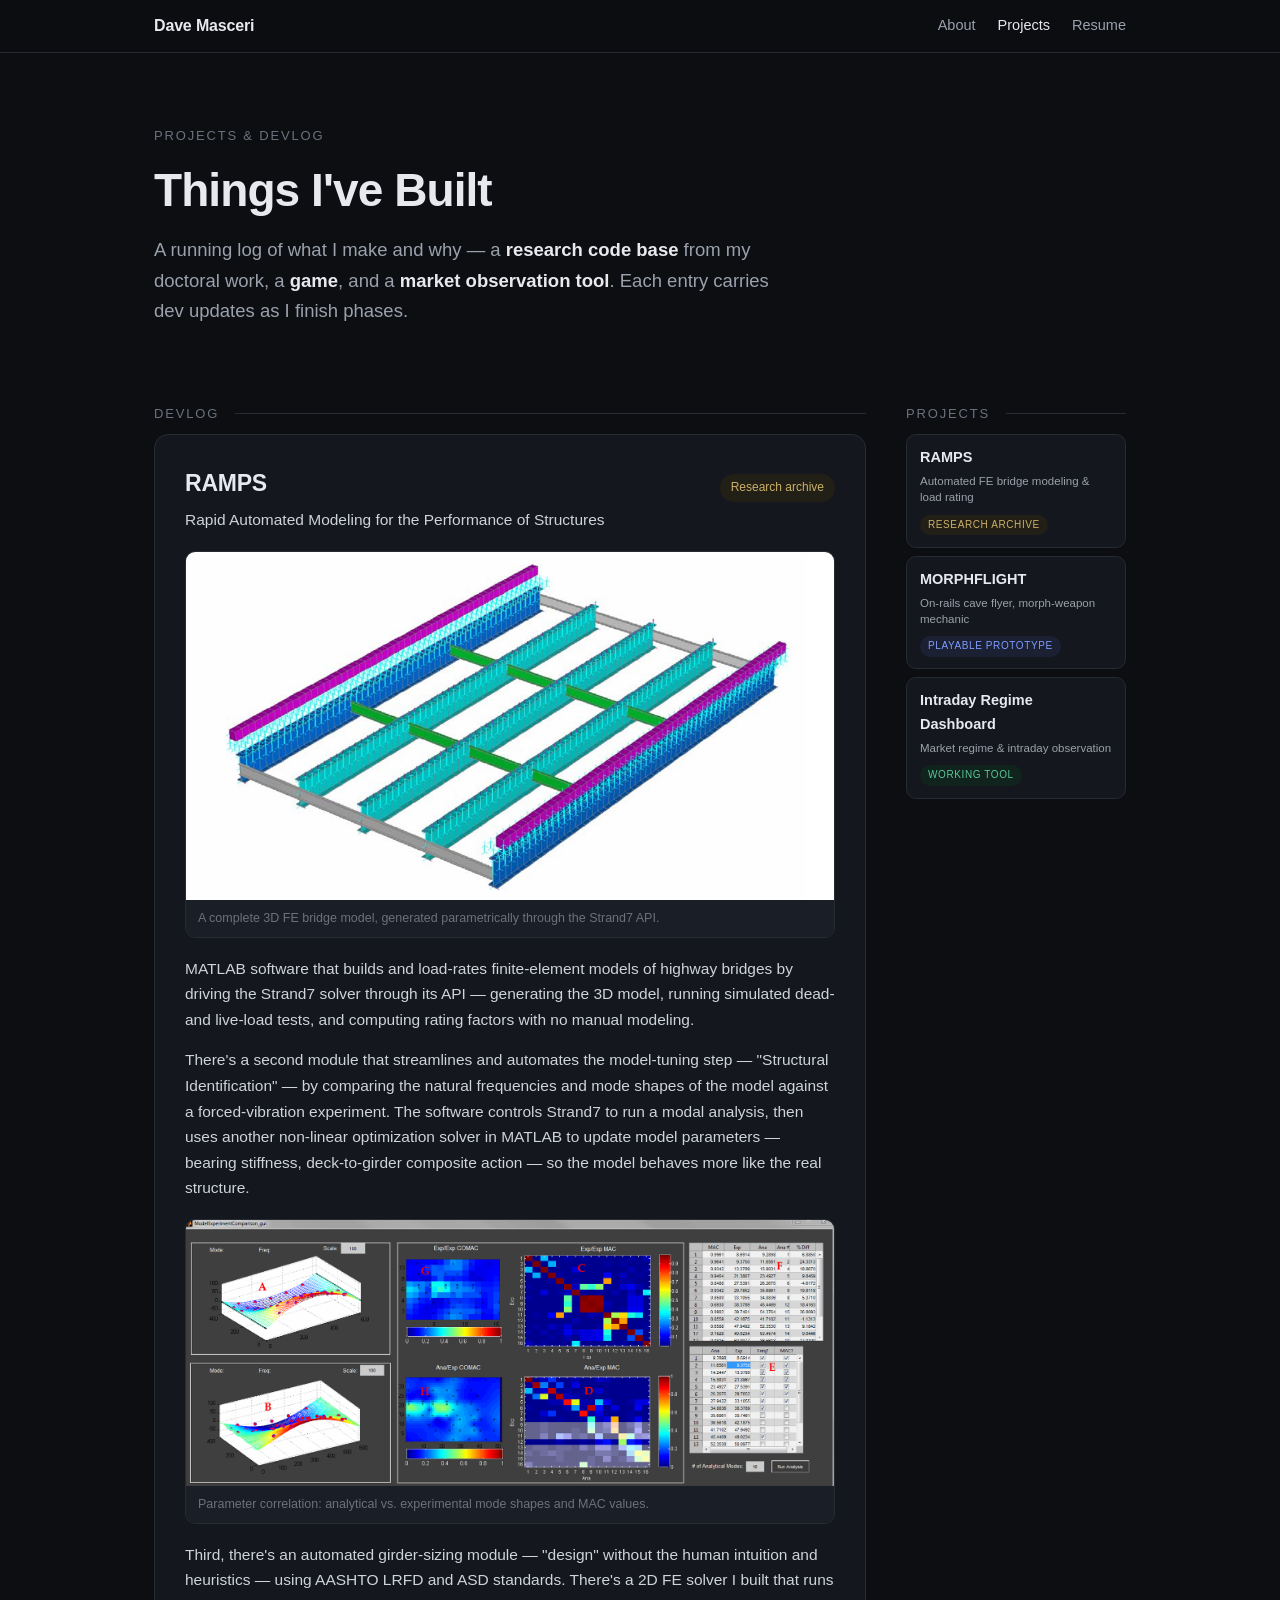
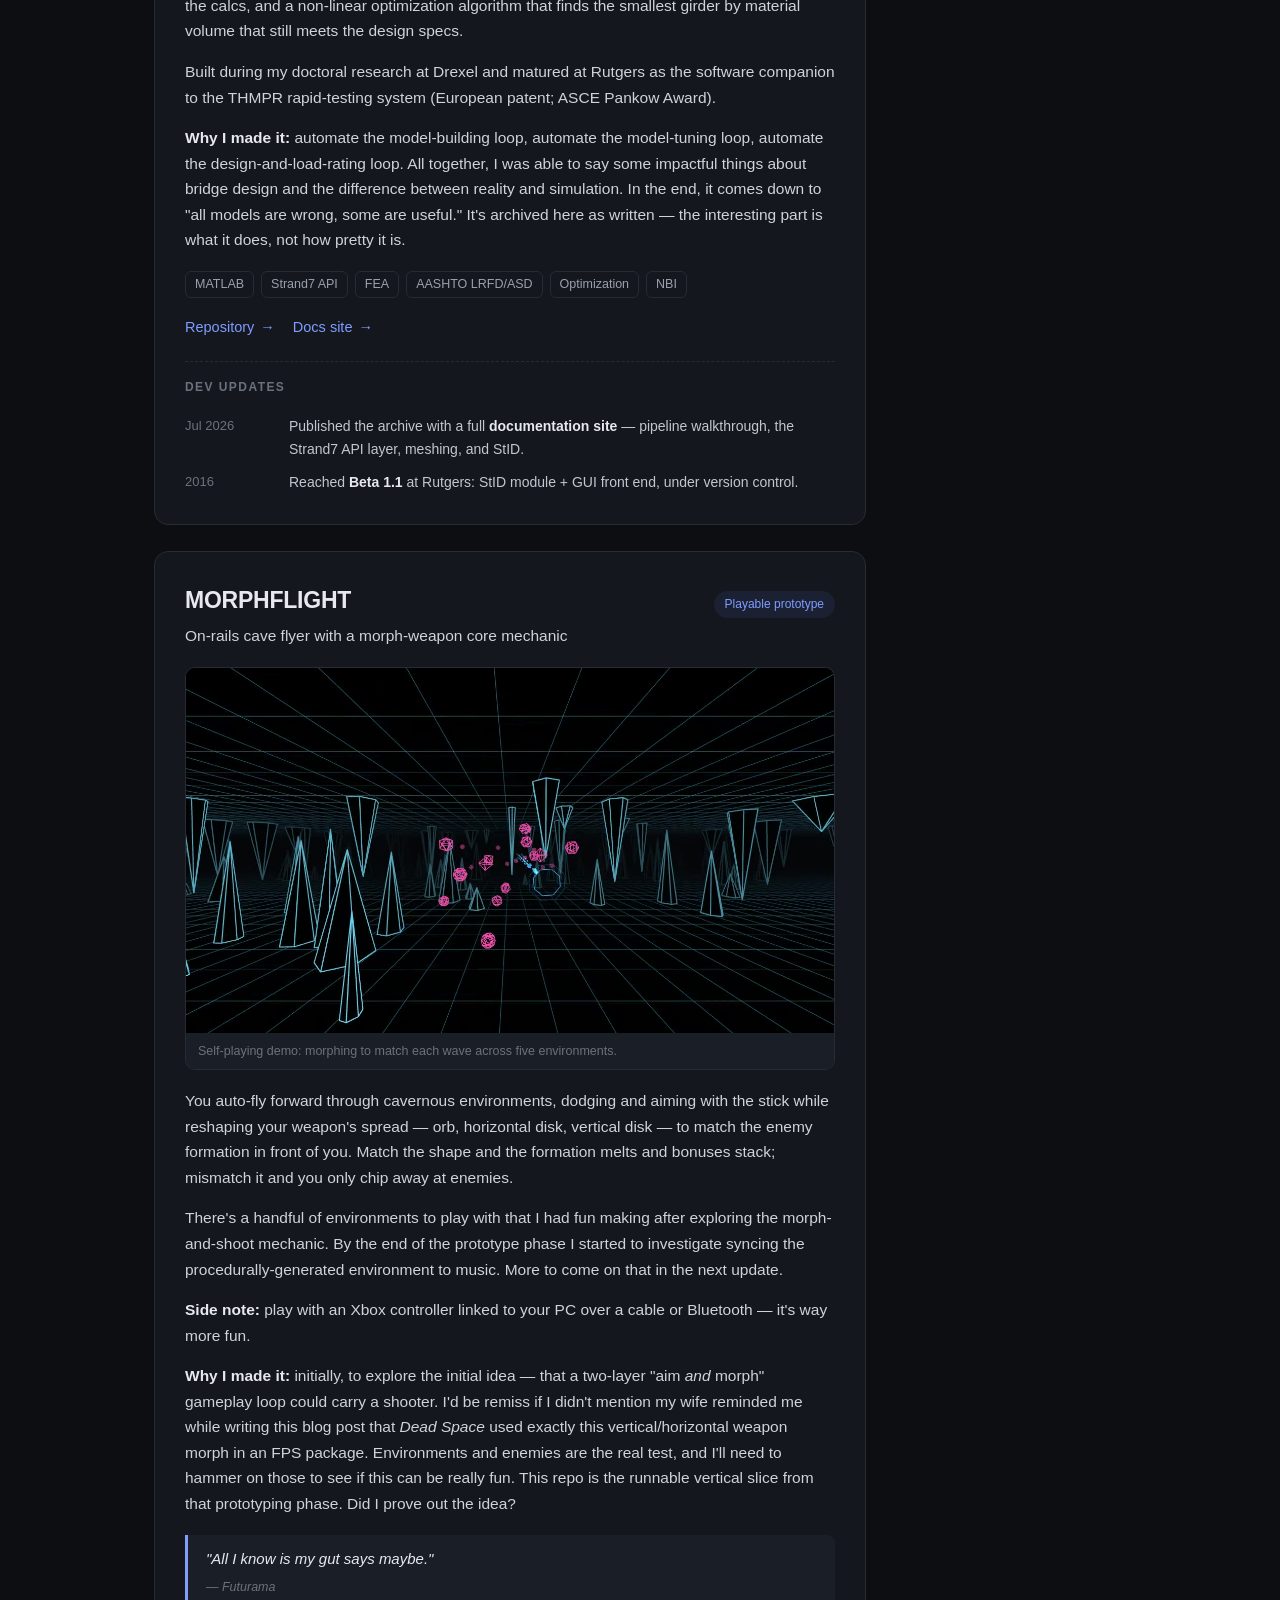
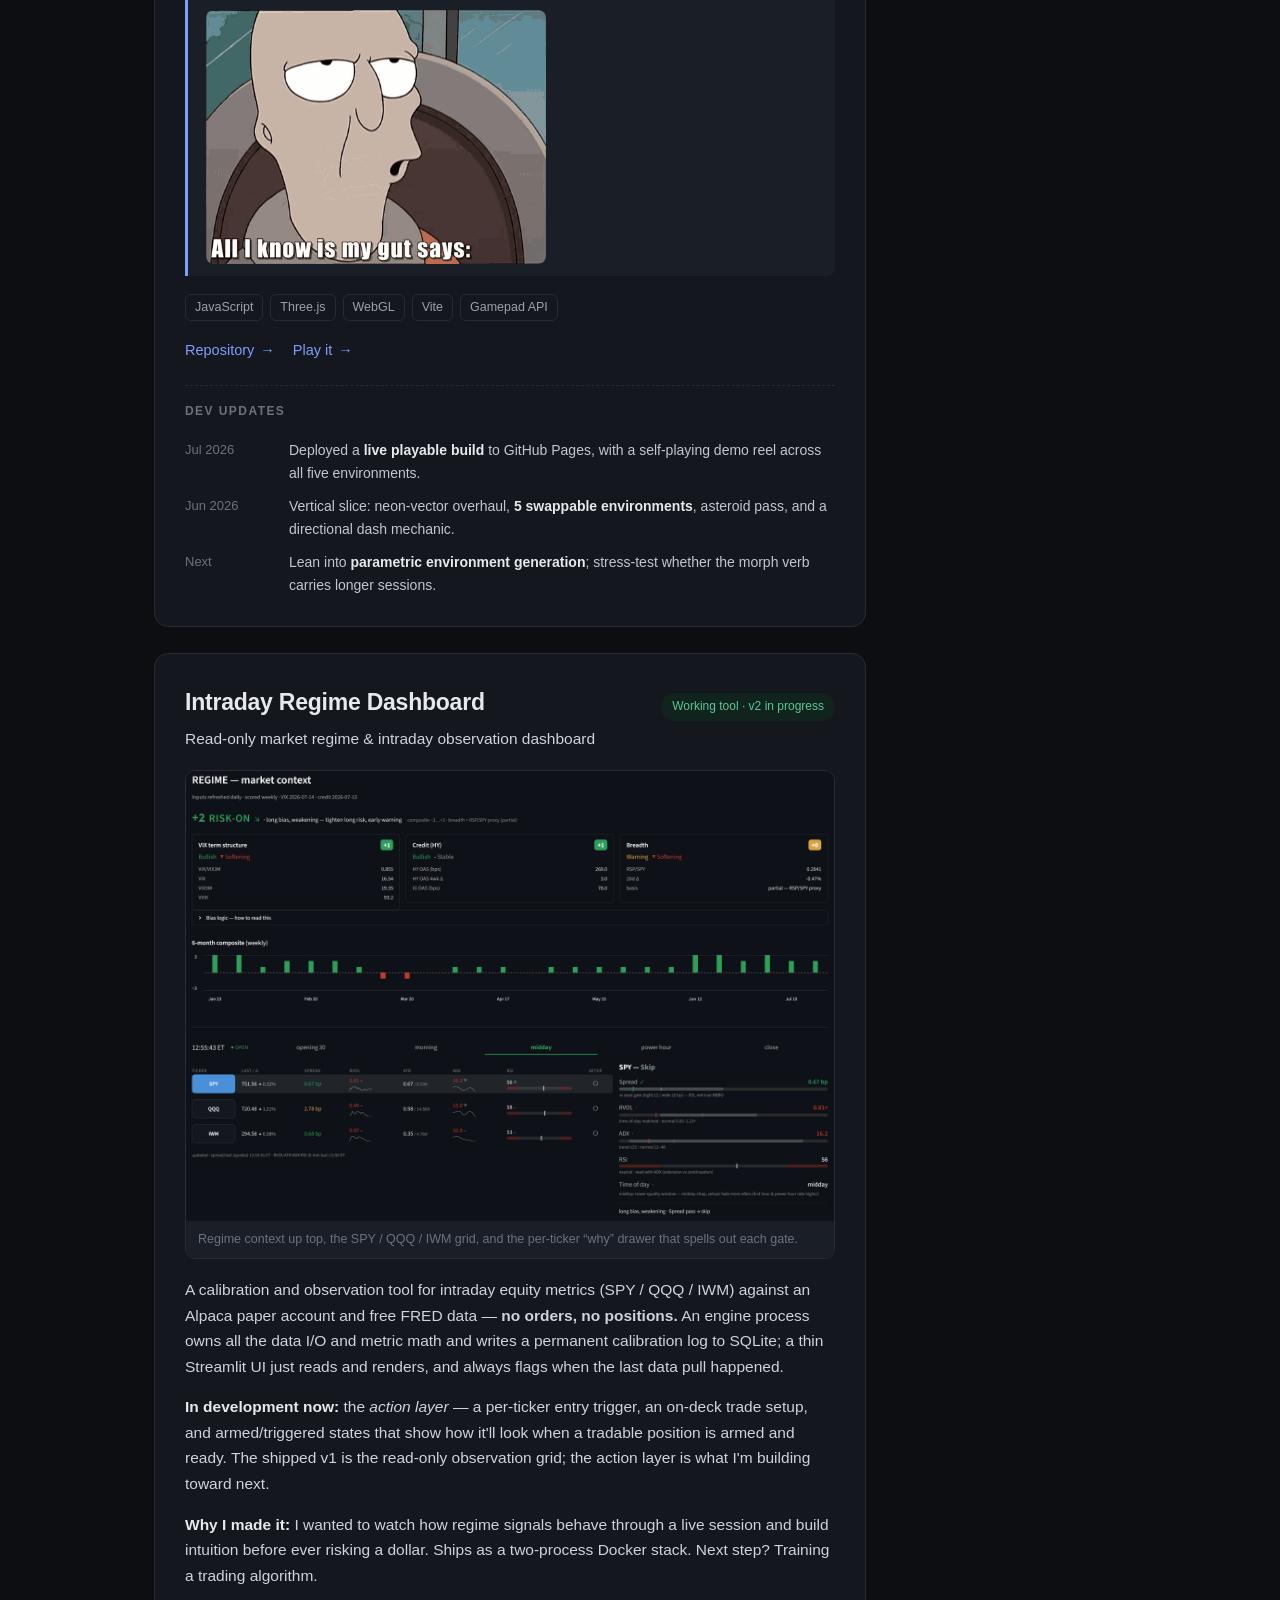
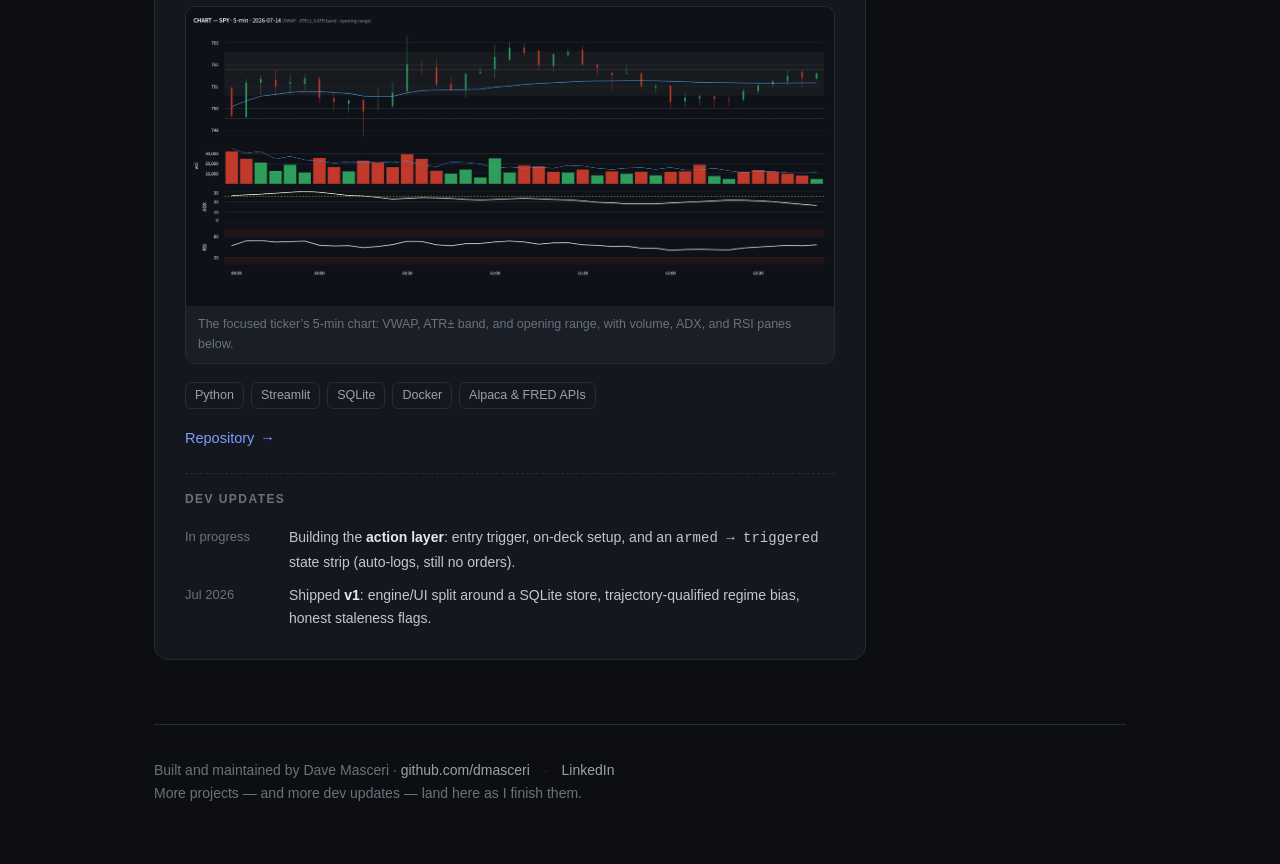
==== devlog.html @ 1700976e "Multi-page site: About, Projects/devlog, Resume + PDF; demo video; dashboard shots" ====
<!DOCTYPE html>
<html lang="en">
<head>
<meta charset="UTF-8" />
<meta name="viewport" content="width=device-width, initial-scale=1.0" />
<title>Devlog — Dave Masceri</title>
<meta name="description" content="A running log of things I build — a research code base, a game, and a market observation tool — with dev updates as I finish phases." />
<link rel="stylesheet" href="style.css" />
</head>
<body>
  <nav class="topnav">
    <div class="wrap-wide">
      <a class="brand" href="index.html">Dave Masceri</a>
      <div class="navlinks">
        <a href="index.html">About</a>
        <a href="devlog.html" aria-current="page">Projects</a>
        <a href="resume.html">Resume</a>
      </div>
    </div>
  </nav>

  <div class="wrap-wide">
    <header class="page">
      <p class="eyebrow">Projects &amp; Devlog</p>
      <h1>Things I've Built</h1>
      <p class="lede">
        A running log of what I make and why &mdash; a <strong>research code base</strong> from my
        doctoral work, a <strong>game</strong>, and a <strong>market observation tool</strong>.
        Each entry carries dev updates as I finish phases.
      </p>
    </header>

    <div class="devlog-layout">
      <aside class="proj-index">
        <p class="section-label">Projects</p>
        <ul>
          <li>
            <a href="#ramps">
              <span class="pi-title">RAMPS</span>
              <span class="pi-tag">Automated FE bridge modeling &amp; load rating</span>
              <span class="pi-label archive">Research archive</span>
            </a>
          </li>
          <li>
            <a href="#morphflight">
              <span class="pi-title">MORPHFLIGHT</span>
              <span class="pi-tag">On-rails cave flyer, morph-weapon mechanic</span>
              <span class="pi-label">Playable prototype</span>
            </a>
          </li>
          <li>
            <a href="#intraday">
              <span class="pi-title">Intraday Regime Dashboard</span>
              <span class="pi-tag">Market regime &amp; intraday observation</span>
              <span class="pi-label wip">Working tool</span>
            </a>
          </li>
        </ul>
      </aside>

      <main class="devlog-body">
        <p class="section-label">Devlog</p>
        <div class="projects">

          <!-- RAMPS -->
          <article class="card" id="ramps">
            <div class="card-top">
              <h3><a href="https://github.com/dmasceri/ramps">RAMPS</a></h3>
              <span class="status archive">Research archive</span>
            </div>
            <p class="tagline">Rapid Automated Modeling for the Performance of Structures</p>

            <figure class="figure">
              <img src="img/ramps-model.png" alt="3D finite-element model of a highway bridge generated by RAMPS" />
              <figcaption>A complete 3D FE bridge model, generated parametrically through the Strand7 API.</figcaption>
            </figure>

            <p>
              MATLAB software that builds and load-rates finite-element models of highway bridges by
              driving the Strand7 solver through its API &mdash; generating the 3D model, running
              simulated dead- and live-load tests, and computing rating factors with no manual modeling.
            </p>
            <p>
              There's a second module that streamlines and automates the model-tuning step &mdash;
              "Structural Identification" &mdash; by comparing the natural frequencies and mode shapes
              of the model against a forced-vibration experiment. The software controls Strand7 to run
              a modal analysis, then uses another non-linear optimization solver in MATLAB to update
              model parameters &mdash; bearing stiffness, deck-to-girder composite action &mdash; so
              the model behaves more like the real structure.
            </p>

            <figure class="figure">
              <img src="img/ramps-mode-shape.png" alt="Analytical vs experimental mode-shape and MAC correlation" />
              <figcaption>Parameter correlation: analytical vs. experimental mode shapes and MAC values.</figcaption>
            </figure>

            <p>
              Third, there's an automated girder-sizing module &mdash; "design" without the human
              intuition and heuristics &mdash; using AASHTO LRFD and ASD standards. There's a 2D FE
              solver I built that runs the calcs, and a non-linear optimization algorithm that finds
              the smallest girder by material volume that still meets the design specs.
            </p>
            <p>
              Built during my doctoral research at Drexel and matured at Rutgers as the software
              companion to the THMPR rapid-testing system (European patent; ASCE Pankow Award).
            </p>
            <p>
              <b style="color:var(--ink)">Why I made it:</b> automate the model-building loop, automate
              the model-tuning loop, automate the design-and-load-rating loop. All together, I was able
              to say some impactful things about bridge design and the difference between reality and
              simulation. In the end, it comes down to "all models are wrong, some are useful." It's
              archived here as written &mdash; the interesting part is what it does, not how pretty it is.
            </p>

            <div class="tags">
              <span class="tag">MATLAB</span>
              <span class="tag">Strand7 API</span>
              <span class="tag">FEA</span>
              <span class="tag">AASHTO LRFD/ASD</span>
              <span class="tag">Optimization</span>
              <span class="tag">NBI</span>
            </div>
            <div class="links">
              <a href="https://github.com/dmasceri/ramps">Repository <span class="arrow">&rarr;</span></a>
              <a href="https://dmasceri.github.io/ramps/">Docs site <span class="arrow">&rarr;</span></a>
            </div>

            <div class="devlog">
              <h4>Dev updates</h4>
              <ul>
                <li><time>Jul 2026</time><span>Published the archive with a full <b>documentation site</b> — pipeline walkthrough, the Strand7 API layer, meshing, and StID.</span></li>
                <li><time>2016</time><span>Reached <b>Beta 1.1</b> at Rutgers: StID module + GUI front end, under version control.</span></li>
              </ul>
            </div>
          </article>

          <!-- MORPHFLIGHT -->
          <article class="card" id="morphflight">
            <div class="card-top">
              <h3><a href="https://github.com/dmasceri/morphflight">MORPHFLIGHT</a></h3>
              <span class="status">Playable prototype</span>
            </div>
            <p class="tagline">On-rails cave flyer with a morph-weapon core mechanic</p>

            <figure class="figure">
              <video src="img/morphflight-demo.mp4" poster="img/morphflight-poster.jpg"
                     autoplay loop muted playsinline preload="metadata"
                     style="display:block;width:100%;height:auto;background:#05060a;"></video>
              <figcaption>Self-playing demo: morphing to match each wave across five environments.</figcaption>
            </figure>

            <p>
              You auto-fly forward through cavernous environments, dodging and aiming with the stick
              while reshaping your weapon's spread &mdash; orb, horizontal disk, vertical disk &mdash;
              to match the enemy formation in front of you. Match the shape and the formation melts and
              bonuses stack; mismatch it and you only chip away at enemies.
            </p>
            <p>
              There's a handful of environments to play with that I had fun making after exploring
              the morph-and-shoot mechanic. By the end of the prototype phase I started to investigate
              syncing the procedurally-generated environment to music. More to come on that in the next
              update.
            </p>
            <p>
              <b style="color:var(--ink)">Side note:</b> play with an Xbox controller linked to your PC
              over a cable or Bluetooth &mdash; it's way more fun.
            </p>
            <p>
              <b style="color:var(--ink)">Why I made it:</b> initially, to explore the initial idea
              &mdash; that a two-layer "aim <em>and</em> morph" gameplay loop could carry a shooter.
              I'd be remiss if I didn't mention my wife reminded me while writing this blog post that
              <em>Dead Space</em> used exactly this vertical/horizontal weapon morph in an FPS package.
              Environments and enemies are the real test, and I'll need to hammer on those to see if
              this can be really fun. This repo is the runnable vertical slice from that prototyping
              phase. Did I prove out the idea?
            </p>

            <blockquote class="epigraph">
              "All I know is my gut says <em>maybe</em>."
              <cite>&mdash; <em>Futurama</em></cite>
              <img src="img/futurama-maybe.gif" alt="Futurama — &lsquo;All I know is my gut says: maybe&rsquo;" style="display:block;margin-top:12px;width:100%;max-width:340px;border-radius:8px;" />
            </blockquote>

            <div class="tags">
              <span class="tag">JavaScript</span>
              <span class="tag">Three.js</span>
              <span class="tag">WebGL</span>
              <span class="tag">Vite</span>
              <span class="tag">Gamepad API</span>
            </div>
            <div class="links">
              <a href="https://github.com/dmasceri/morphflight">Repository <span class="arrow">&rarr;</span></a>
              <a href="https://dmasceri.github.io/morphflight/">Play it <span class="arrow">&rarr;</span></a>
            </div>

            <div class="devlog">
              <h4>Dev updates</h4>
              <ul>
                <li><time>Jul 2026</time><span>Deployed a <b>live playable build</b> to GitHub Pages, with a self-playing demo reel across all five environments.</span></li>
                <li><time>Jun 2026</time><span>Vertical slice: neon-vector overhaul, <b>5 swappable environments</b>, asteroid pass, and a directional dash mechanic.</span></li>
                <li><time>Next</time><span>Lean into <b>parametric environment generation</b>; stress-test whether the morph verb carries longer sessions.</span></li>
              </ul>
            </div>
          </article>

          <!-- INTRADAY DASHBOARD -->
          <article class="card" id="intraday">
            <div class="card-top">
              <h3><a href="https://github.com/dmasceri/intraday-regime-dashboard">Intraday Regime Dashboard</a></h3>
              <span class="status wip">Working tool &middot; v2 in progress</span>
            </div>
            <p class="tagline">Read-only market regime &amp; intraday observation dashboard</p>

            <figure class="figure">
              <img src="img/intraday-regime.png" alt="Dashboard: regime context up top, the SPY/QQQ/IWM intraday grid, and the per-ticker why drawer" />
              <figcaption>Regime context up top, the SPY / QQQ / IWM grid, and the per-ticker &ldquo;why&rdquo; drawer that spells out each gate.</figcaption>
            </figure>

            <p>
              A calibration and observation tool for intraday equity metrics (SPY / QQQ / IWM) against
              an Alpaca paper account and free FRED data &mdash; <strong>no orders, no positions.</strong>
              An engine process owns all the data I/O and metric math and writes a permanent calibration
              log to SQLite; a thin Streamlit UI just reads and renders, and always flags when the last
              data pull happened.
            </p>
            <p>
              <b style="color:var(--ink)">In development now:</b> the <em>action layer</em> &mdash; a
              per-ticker entry trigger, an on-deck trade setup, and armed/triggered states that show how
              it'll look when a tradable position is armed and ready. The shipped v1 is the read-only
              observation grid; the action layer is what I'm building toward next.
            </p>
            <p>
              <b style="color:var(--ink)">Why I made it:</b> I wanted to watch how regime signals behave
              through a live session and build intuition before ever risking a dollar. Ships as a
              two-process Docker stack. Next step? Training a trading algorithm.
            </p>

            <figure class="figure">
              <img src="img/intraday-chart.png" alt="SPY 5-minute chart with VWAP, ATR band, opening range, and volume, ADX and RSI panes" />
              <figcaption>The focused ticker&rsquo;s 5-min chart: VWAP, ATR&plusmn; band, and opening range, with volume, ADX, and RSI panes below.</figcaption>
            </figure>

            <div class="tags">
              <span class="tag">Python</span>
              <span class="tag">Streamlit</span>
              <span class="tag">SQLite</span>
              <span class="tag">Docker</span>
              <span class="tag">Alpaca &amp; FRED APIs</span>
            </div>
            <div class="links">
              <a href="https://github.com/dmasceri/intraday-regime-dashboard">Repository <span class="arrow">&rarr;</span></a>
            </div>

            <div class="devlog">
              <h4>Dev updates</h4>
              <ul>
                <li><time>In progress</time><span>Building the <b>action layer</b>: entry trigger, on-deck setup, and an <code>armed &rarr; triggered</code> state strip (auto-logs, still no orders).</span></li>
                <li><time>Jul 2026</time><span>Shipped <b>v1</b>: engine/UI split around a SQLite store, trajectory-qualified regime bias, honest staleness flags.</span></li>
              </ul>
            </div>
          </article>

        </div>
      </main>
    </div>

    <footer class="site">
      Built and maintained by Dave Masceri &middot;
      <a href="https://github.com/dmasceri">github.com/dmasceri</a>
      <span class="dot">&middot;</span>
      <a href="https://www.linkedin.com/in/dmasceri">LinkedIn</a><br />
      More projects &mdash; and more dev updates &mdash; land here as I finish them.
    </footer>
  </div>
</body>
</html>
---- style.css ----
:root {
  --bg: #0c0e12;
  --surface: #14171d;
  --surface-2: #1a1e26;
  --ink: #e7e9ee;
  --muted: #9aa1ac;
  --faint: #6b727d;
  --line: #262b34;
  --accent: #7f9cff;
  --accent-soft: #1b2133;
  --mat: #eef0f3;
  --radius: 14px;
  --maxw: 760px;
  --maxw-wide: 1020px;
}
* { box-sizing: border-box; }
html { scroll-behavior: smooth; }
body {
  margin: 0; background: var(--bg); color: var(--ink);
  font-family: -apple-system, BlinkMacSystemFont, "Segoe UI", Roboto, Helvetica, Arial, sans-serif;
  line-height: 1.65; -webkit-font-smoothing: antialiased;
}
a { color: var(--accent); text-decoration: none; }
a:hover { text-decoration: underline; }
.wrap { max-width: var(--maxw); margin: 0 auto; padding: 0 24px; }
.wrap-wide { max-width: var(--maxw-wide); margin: 0 auto; padding: 0 24px; }

/* top nav */
.topnav { position: sticky; top: 0; z-index: 20; border-bottom: 1px solid var(--line);
  background: rgba(12,14,18,0.82); backdrop-filter: blur(10px); -webkit-backdrop-filter: blur(10px); }
.topnav .wrap-wide { display: flex; align-items: center; justify-content: space-between; padding: 13px 24px; }
.topnav .brand { font-weight: 700; font-size: 16px; letter-spacing: -0.01em; color: var(--ink); }
.topnav .navlinks { display: flex; gap: 22px; font-size: 14.5px; }
.topnav .navlinks a { color: var(--muted); }
.topnav .navlinks a:hover { color: var(--ink); text-decoration: none; }
.topnav .navlinks a[aria-current] { color: var(--ink); font-weight: 500; }

/* page header */
header.page { padding: 72px 0 40px; }
.eyebrow { font-size: 13px; letter-spacing: 0.14em; text-transform: uppercase; color: var(--faint); margin: 0 0 18px; }
h1 { font-size: clamp(32px, 5.5vw, 46px); line-height: 1.1; letter-spacing: -0.02em; margin: 0 0 20px; font-weight: 700; }
.lede { font-size: 18.5px; color: var(--muted); margin: 0; max-width: 62ch; }
.lede strong { color: var(--ink); font-weight: 600; }
.lede a { border-bottom: 1px solid var(--line); }
.lede a:hover { border-color: var(--accent); text-decoration: none; }
.contact { margin-top: 24px; font-size: 15px; color: var(--muted); }
.contact a { color: var(--ink); border-bottom: 1px solid var(--line); }
.contact a:hover { border-color: var(--accent); text-decoration: none; }
.dot { color: var(--line); margin: 0 10px; }

.section-label { display: flex; align-items: center; gap: 16px; font-size: 13px; letter-spacing: 0.14em; text-transform: uppercase; color: var(--faint); margin: 0 0 10px; }
.section-label::after { content: ""; flex: 1; height: 1px; background: var(--line); }

/* buttons / CTAs */
.cta-row { display: flex; flex-wrap: wrap; gap: 12px; margin-top: 28px; }
.btn { display: inline-flex; align-items: center; gap: 8px; font-size: 14.5px; font-weight: 500;
  padding: 10px 18px; border-radius: 10px; border: 1px solid var(--line); color: var(--ink); background: var(--surface); }
.btn:hover { border-color: var(--accent); text-decoration: none; }
.btn.primary { background: var(--accent-soft); border-color: transparent; color: var(--accent); }
.btn .arrow { transition: transform .15s ease; }
.btn:hover .arrow { transform: translateX(2px); }

/* about page */
.about-section { padding: 34px 0; border-top: 1px solid var(--line); }
.about-section p { font-size: 16px; color: #cfd3da; max-width: 64ch; margin: 0 0 16px; }
.interests { display: grid; grid-template-columns: repeat(2, 1fr); gap: 16px; margin-top: 8px; }
.interest { position: relative; overflow: hidden; background: var(--surface); border: 1px solid var(--line); border-radius: 12px;
  padding: 18px 20px; display: flex; flex-direction: column; justify-content: center; }
.interest h3 { margin: 0 0 6px; font-size: 16px; }
.interest p { font-size: 14px; color: var(--muted); margin: 0; }
/* cards with a background photo: gradient scrim keeps text readable, text sits at the bottom */
.interest.has-photo { border: 0; background-size: cover; background-position: center;
  min-height: 184px; justify-content: flex-end; }
.interest.has-photo::before { border-radius: 12px; }
.interest.has-photo::before { content: ""; position: absolute; inset: 0;
  background: linear-gradient(180deg, rgba(12,14,18,0.02) 0%, rgba(12,14,18,0.18) 40%, rgba(12,14,18,0.70) 78%, rgba(12,14,18,0.96) 100%); }
.interest.has-photo h3, .interest.has-photo p { position: relative; z-index: 1; }
.interest.has-photo h3 { color: #fff; }
.interest.has-photo p { color: #e7e9ee; }
@media (max-width: 560px) { .interests { grid-template-columns: 1fr; } }
.todo-note { font-size: 13px; color: var(--faint); font-style: italic; }

/* project cards (shared by devlog) */
.projects { padding-bottom: 24px; display: grid; gap: 26px; }
.card { background: var(--surface); border: 1px solid var(--line); border-radius: var(--radius); padding: 30px 30px 24px; scroll-margin-top: 84px; }
.card-top { display: flex; align-items: baseline; justify-content: space-between; gap: 12px; flex-wrap: wrap; margin-bottom: 4px; }
.card h3 { font-size: 23px; margin: 0; letter-spacing: -0.01em; }
.card h3 a { color: var(--ink); }
.card h3 a:hover { color: var(--accent); text-decoration: none; }
.status { font-size: 12px; background: var(--accent-soft); color: var(--accent); padding: 4px 11px; border-radius: 999px; white-space: nowrap; }
.status.archive { background: #221f16; color: #cbb06a; }
.status.wip { background: #10231c; color: #58c99a; }
.tagline { font-size: 15px; color: var(--muted); margin: 2px 0 16px; font-weight: 500; }
.card p { margin: 0 0 15px; font-size: 15.5px; color: #cfd3da; }
.card p:last-of-type { margin-bottom: 0; }

.figure { margin: 18px 0; border-radius: 10px; overflow: hidden; border: 1px solid var(--line); }
.figure img, .figure video { display: block; width: 100%; height: auto; background: var(--mat); }
.figure figcaption { font-size: 12.5px; color: var(--faint); padding: 8px 12px; background: var(--surface-2); }

blockquote.epigraph { margin: 18px 0; padding: 12px 18px; border-left: 3px solid var(--accent);
  background: var(--surface-2); border-radius: 0 8px 8px 0; color: var(--ink); font-style: italic; font-size: 15px; }
blockquote.epigraph cite { display: block; margin-top: 6px; font-style: normal; font-size: 12.5px; color: var(--faint); }

.tags { display: flex; flex-wrap: wrap; gap: 7px; margin: 18px 0 0; }
.tag { font-size: 12.5px; color: var(--muted); border: 1px solid var(--line); border-radius: 6px; padding: 2px 9px; }
.links { display: flex; gap: 18px; font-size: 14.5px; font-weight: 500; margin-top: 18px; flex-wrap: wrap; }
.links a { display: inline-flex; align-items: center; gap: 6px; }
.links a .arrow { transition: transform .15s ease; }
.links a:hover .arrow { transform: translateX(2px); }

.devlog { margin-top: 22px; padding-top: 16px; border-top: 1px dashed var(--line); }
.devlog h4 { font-size: 12px; letter-spacing: 0.12em; text-transform: uppercase; color: var(--faint); margin: 0 0 12px; }
.devlog ul { list-style: none; margin: 0; padding: 0; }
.devlog li { display: grid; grid-template-columns: 92px 1fr; gap: 12px; font-size: 14px; color: #c2c7cf; padding: 5px 0; }
.devlog li time { color: var(--faint); font-variant-numeric: tabular-nums; font-size: 13px; }
.devlog li b { color: var(--ink); font-weight: 600; }

/* devlog two-column layout + project sidebar */
.devlog-layout { display: grid; grid-template-columns: 1fr 220px; gap: 40px; align-items: start; padding: 36px 0 0; }
.proj-index { position: sticky; top: 74px; grid-column: 2; }
.devlog-body { grid-column: 1; grid-row: 1; }
.proj-index ul { list-style: none; margin: 10px 0 0; padding: 0; display: grid; gap: 8px; }
.proj-index a { display: block; padding: 11px 13px; border: 1px solid var(--line); border-radius: 10px; background: var(--surface); }
.proj-index a:hover { border-color: var(--accent); text-decoration: none; }
.pi-title { display: block; font-weight: 600; color: var(--ink); font-size: 14.5px; }
.pi-tag { display: block; font-size: 11.5px; color: var(--muted); margin-top: 3px; line-height: 1.4; }
.pi-label { display: inline-block; margin-top: 9px; font-size: 10px; letter-spacing: 0.06em; text-transform: uppercase;
  padding: 2px 8px; border-radius: 999px; background: var(--accent-soft); color: var(--accent); }
.pi-label.archive { background: #221f16; color: #cbb06a; }
.pi-label.wip { background: #10231c; color: #58c99a; }
@media (max-width: 820px) {
  .devlog-layout { grid-template-columns: 1fr; gap: 20px; }
  .proj-index { position: static; grid-column: auto; }
  .devlog-body { grid-column: auto; }
  .proj-index ul { grid-template-columns: repeat(auto-fit, minmax(200px, 1fr)); }
}

/* resume page */
.resume-section { padding: 30px 0; border-top: 1px solid var(--line); }
.resume-section h2 { font-size: 15px; letter-spacing: 0.12em; text-transform: uppercase; color: var(--faint); margin: 0 0 18px; font-weight: 600; }
.role { margin-bottom: 22px; }
.role-top { display: flex; justify-content: space-between; gap: 12px; flex-wrap: wrap; align-items: baseline; }
.role-top .r-title { font-size: 16.5px; font-weight: 600; color: var(--ink); }
.role-top .r-when { font-size: 13px; color: var(--faint); font-variant-numeric: tabular-nums; }
.role .r-org { font-size: 14px; color: var(--accent); margin: 2px 0 8px; }
.role p { font-size: 14.5px; color: #cfd3da; margin: 0 0 8px; max-width: 66ch; }
.skill-groups { display: grid; grid-template-columns: repeat(auto-fit, minmax(220px, 1fr)); gap: 20px; }
.skill-group h3 { font-size: 14px; margin: 0 0 10px; }
.skill-group .tags { margin: 0; }
.role .r-org { display: block; }
.role ul { margin: 10px 0 0; padding-left: 18px; }
.role li { font-size: 14.5px; color: #cfd3da; margin: 0 0 9px; line-height: 1.6; max-width: 72ch; }
.role li::marker { color: var(--faint); }
.r-headline { font-size: 16px; color: var(--muted); margin: 0 0 2px; }
.r-headline b { color: var(--ink); font-weight: 600; }
.quotes { display: grid; gap: 16px; }
.quote { background: var(--surface); border: 1px solid var(--line); border-left: 3px solid var(--accent);
  border-radius: 0 12px 12px 0; padding: 18px 22px; }
.quote p { font-size: 15px; color: var(--ink); margin: 0 0 10px; font-style: italic; line-height: 1.6; }
.quote .who { font-size: 13px; color: var(--muted); }
.quote .who b { color: var(--ink); font-weight: 600; font-style: normal; }
.ref-note { font-size: 13px; color: var(--faint); margin-top: 16px; }

footer.site { border-top: 1px solid var(--line); margin-top: 40px; padding: 34px 0 60px; font-size: 14px; color: var(--faint); }
footer.site a { color: var(--muted); }
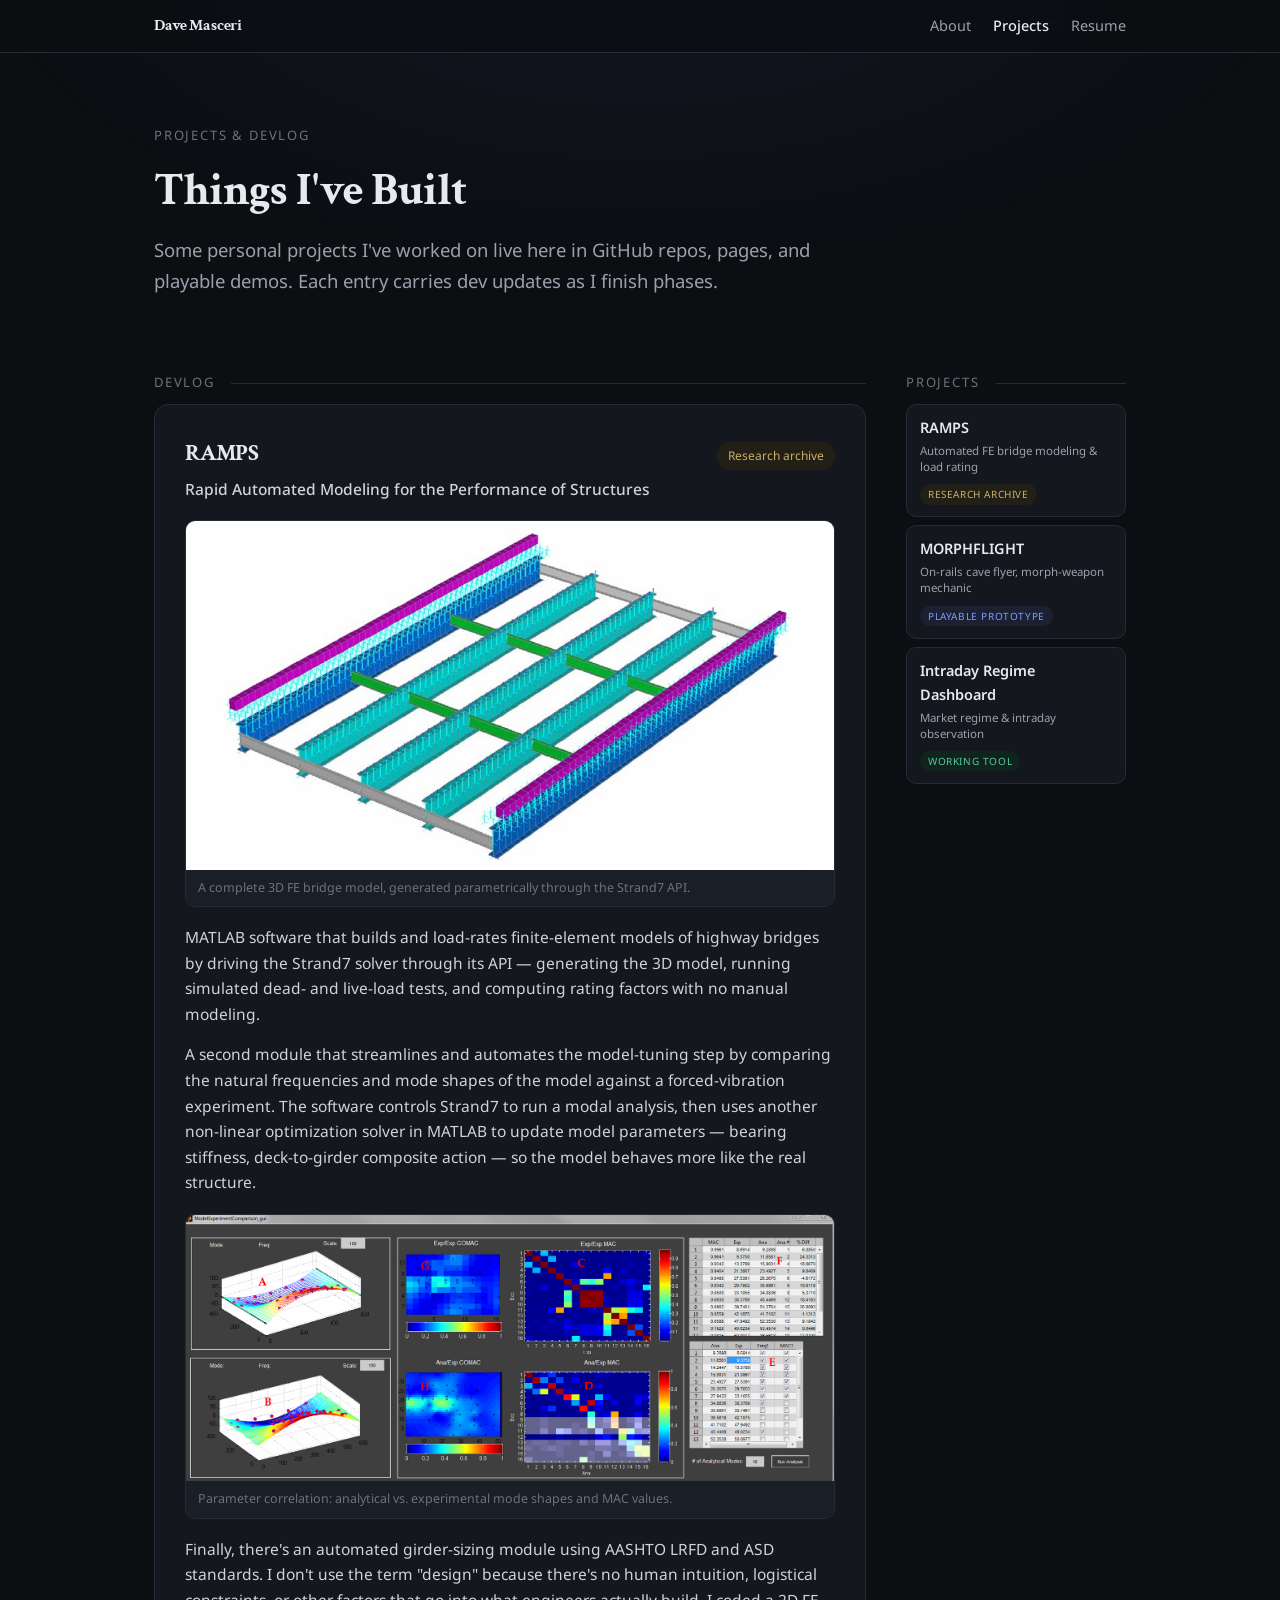
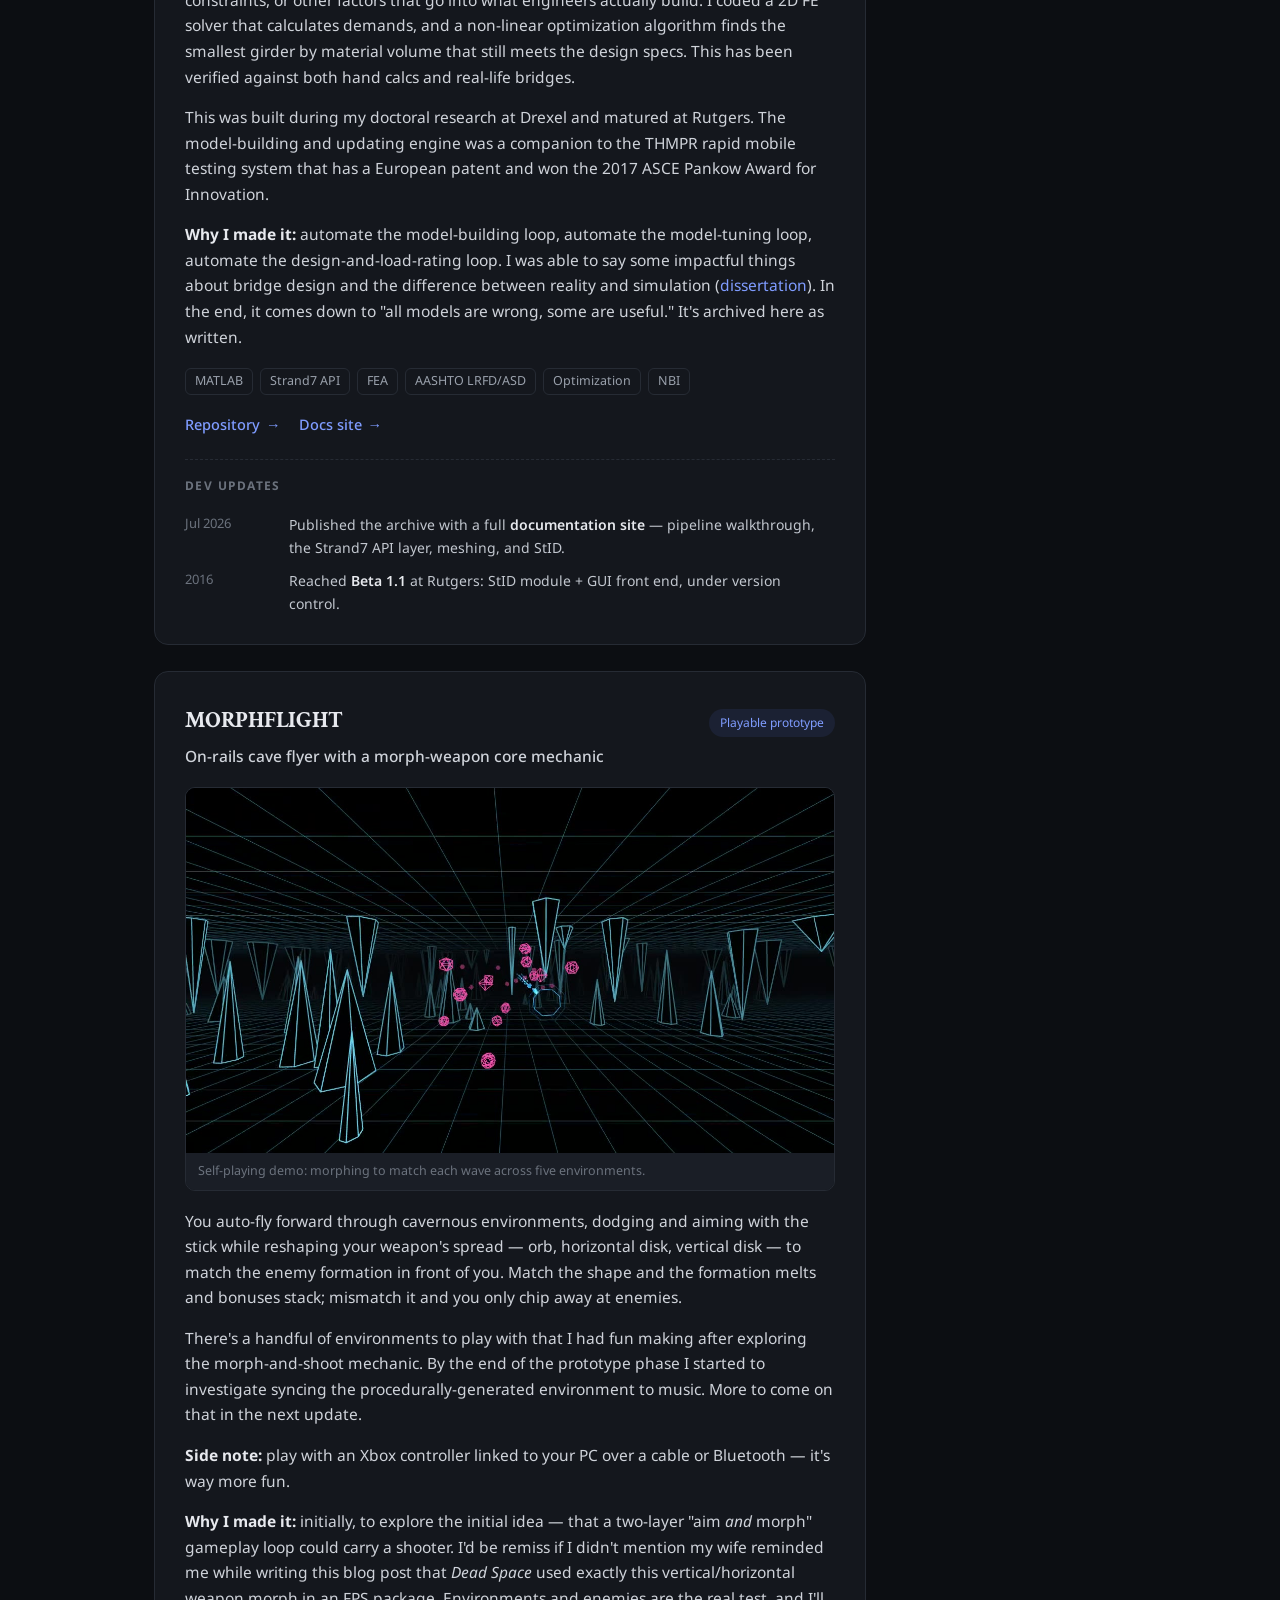
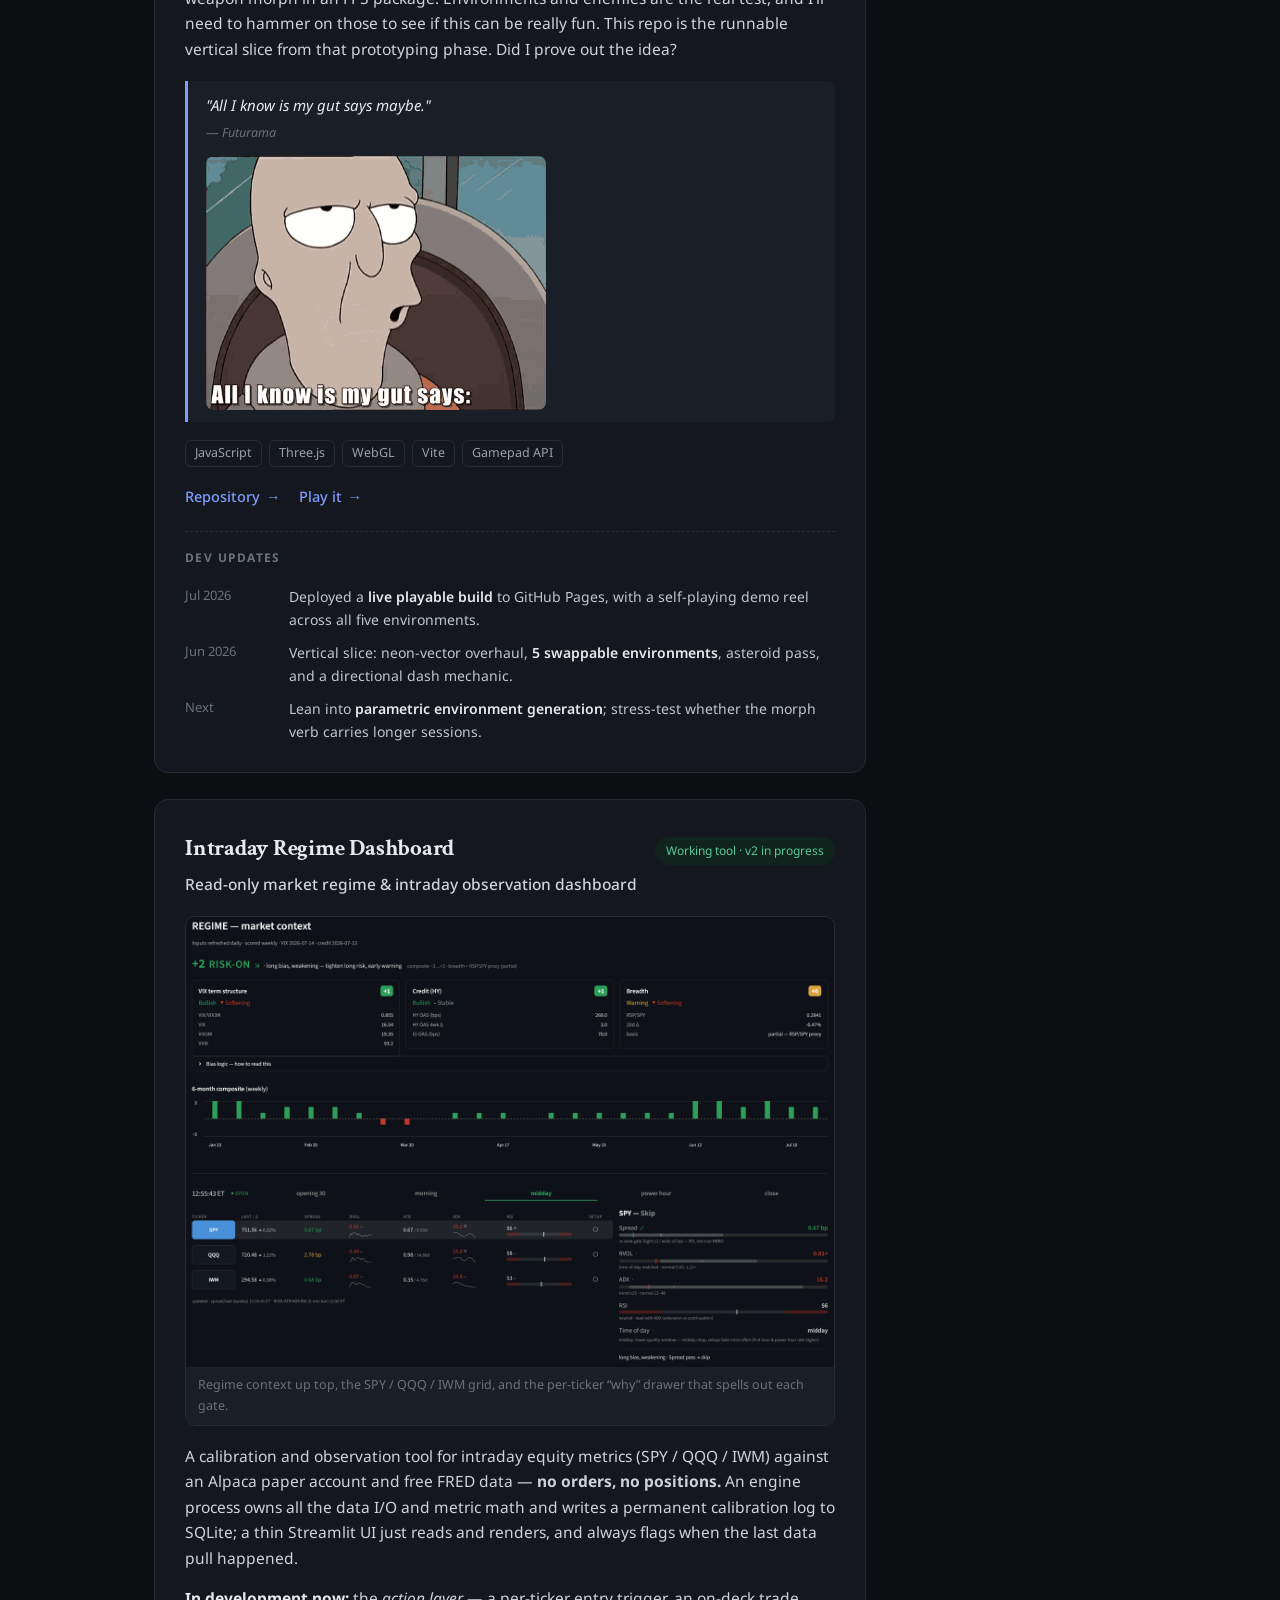
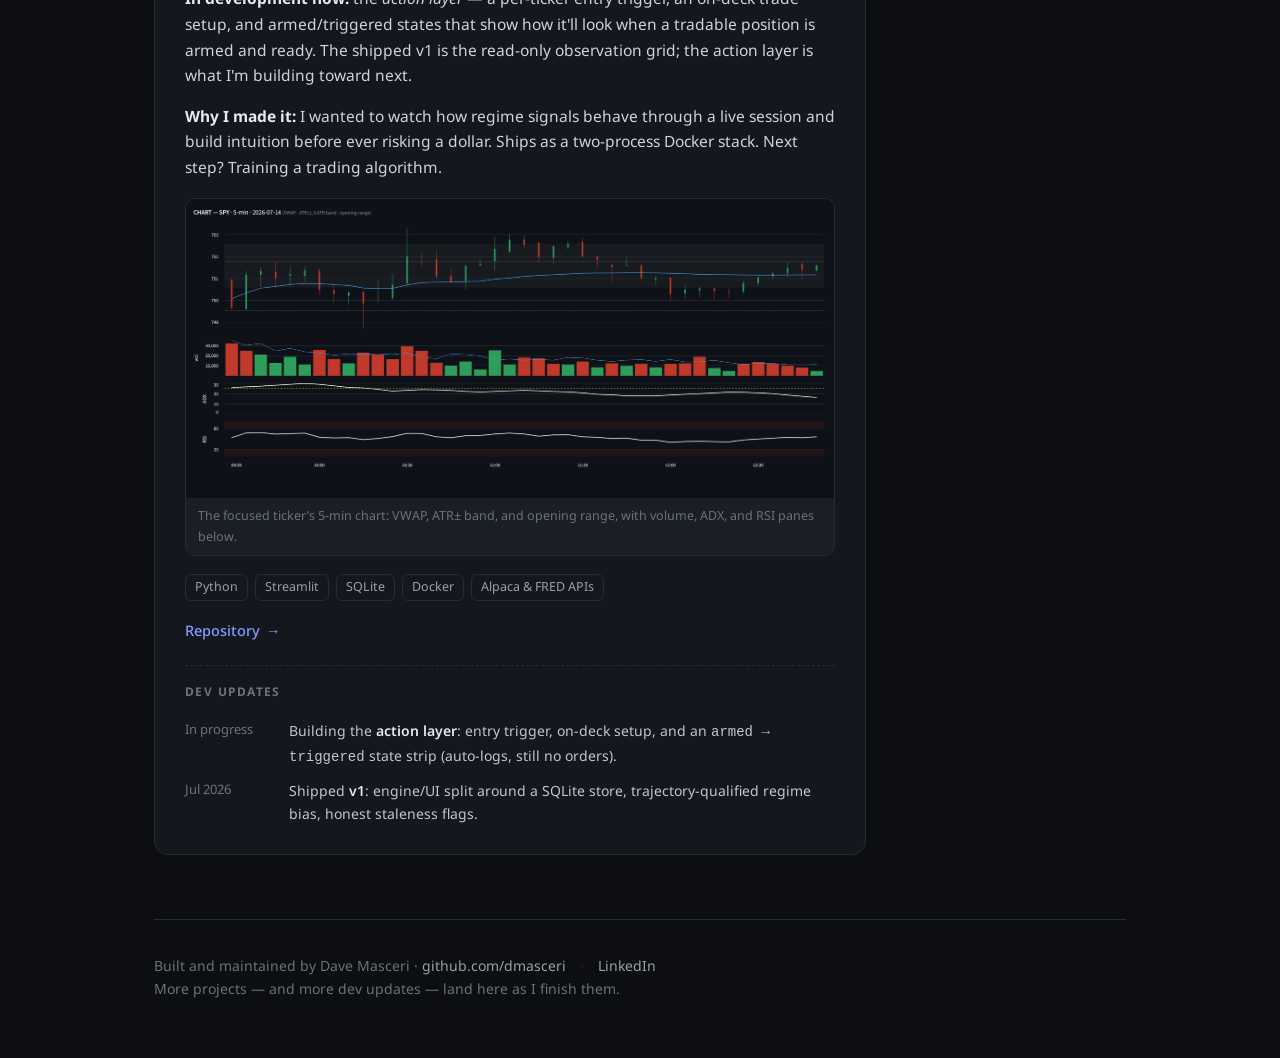
==== commit dee44807: "Updated page with new formatting and text" ====
--- a/devlog.html
+++ b/devlog.html
@@ -5,6 +5,18 @@
 <meta name="viewport" content="width=device-width, initial-scale=1.0" />
 <title>Devlog — Dave Masceri</title>
 <meta name="description" content="A running log of things I build — a research code base, a game, and a market observation tool — with dev updates as I finish phases." />
+<link rel="icon" href="favicon.svg" type="image/svg+xml" />
+<link rel="icon" href="favicon.png" sizes="64x64" />
+<link rel="preconnect" href="https://fonts.googleapis.com" />
+<link rel="preconnect" href="https://fonts.gstatic.com" crossorigin />
+<link href="https://fonts.googleapis.com/css2?family=Crimson+Text:ital,wght@0,400;0,600;0,700;1,400&family=Noto+Sans:wght@400;500;600;700&display=swap" rel="stylesheet" />
+<meta property="og:type" content="website" />
+<meta property="og:title" content="Projects &amp; Devlog — Dave Masceri" />
+<meta property="og:description" content="A running log of things I build — a research code base, a game, and a market observation tool — with dev updates." />
+<meta property="og:image" content="https://dmasceri.github.io/img/og-image.jpg" />
+<meta property="og:url" content="https://dmasceri.github.io/devlog.html" />
+<meta name="twitter:card" content="summary_large_image" />
+<meta name="twitter:image" content="https://dmasceri.github.io/img/og-image.jpg" />
 <link rel="stylesheet" href="style.css" />
 </head>
 <body>
@@ -24,8 +36,7 @@
       <p class="eyebrow">Projects &amp; Devlog</p>
       <h1>Things I've Built</h1>
       <p class="lede">
-        A running log of what I make and why &mdash; a <strong>research code base</strong> from my
-        doctoral work, a <strong>game</strong>, and a <strong>market observation tool</strong>.
+        Some personal projects I've worked on live here in GitHub repos, pages, and playable demos.
         Each entry carries dev updates as I finish phases.
       </p>
     </header>
@@ -81,12 +92,11 @@
               simulated dead- and live-load tests, and computing rating factors with no manual modeling.
             </p>
             <p>
-              There's a second module that streamlines and automates the model-tuning step &mdash;
-              "Structural Identification" &mdash; by comparing the natural frequencies and mode shapes
-              of the model against a forced-vibration experiment. The software controls Strand7 to run
-              a modal analysis, then uses another non-linear optimization solver in MATLAB to update
-              model parameters &mdash; bearing stiffness, deck-to-girder composite action &mdash; so
-              the model behaves more like the real structure.
+              A second module that streamlines and automates the model-tuning step by comparing the
+              natural frequencies and mode shapes of the model against a forced-vibration experiment.
+              The software controls Strand7 to run a modal analysis, then uses another non-linear
+              optimization solver in MATLAB to update model parameters &mdash; bearing stiffness,
+              deck-to-girder composite action &mdash; so the model behaves more like the real structure.
             </p>
 
             <figure class="figure">
@@ -95,21 +105,24 @@
             </figure>
 
             <p>
-              Third, there's an automated girder-sizing module &mdash; "design" without the human
-              intuition and heuristics &mdash; using AASHTO LRFD and ASD standards. There's a 2D FE
-              solver I built that runs the calcs, and a non-linear optimization algorithm that finds
-              the smallest girder by material volume that still meets the design specs.
-            </p>
-            <p>
-              Built during my doctoral research at Drexel and matured at Rutgers as the software
-              companion to the THMPR rapid-testing system (European patent; ASCE Pankow Award).
+              Finally, there's an automated girder-sizing module using AASHTO LRFD and ASD standards.
+              I don't use the term "design" because there's no human intuition, logistical constraints,
+              or other factors that go into what engineers actually build. I coded a 2D FE solver that
+              calculates demands, and a non-linear optimization algorithm finds the smallest girder by
+              material volume that still meets the design specs. This has been verified against both
+              hand calcs and real-life bridges.
+            </p>
+            <p>
+              This was built during my doctoral research at Drexel and matured at Rutgers. The
+              model-building and updating engine was a companion to the THMPR rapid mobile testing
+              system that has a European patent and won the 2017 ASCE Pankow Award for Innovation.
             </p>
             <p>
               <b style="color:var(--ink)">Why I made it:</b> automate the model-building loop, automate
-              the model-tuning loop, automate the design-and-load-rating loop. All together, I was able
-              to say some impactful things about bridge design and the difference between reality and
-              simulation. In the end, it comes down to "all models are wrong, some are useful." It's
-              archived here as written &mdash; the interesting part is what it does, not how pretty it is.
+              the model-tuning loop, automate the design-and-load-rating loop. I was able to say some
+              impactful things about bridge design and the difference between reality and simulation
+              (<a href="https://researchdiscovery.drexel.edu/esploro/outputs/doctoral/Examination-of-bridge-performance-through-the/991014632301604721" rel="external">dissertation</a>). In the end, it comes down to "all models are
+              wrong, some are useful." It's archived here as written.
             </p>
 
             <div class="tags">
--- a/style.css
+++ b/style.css
@@ -12,14 +12,19 @@
   --radius: 14px;
   --maxw: 760px;
   --maxw-wide: 1020px;
+  --font-head: "Crimson Text", "Palatino Linotype", Palatino, Georgia, serif;
 }
 * { box-sizing: border-box; }
 html { scroll-behavior: smooth; }
 body {
   margin: 0; background: var(--bg); color: var(--ink);
-  font-family: -apple-system, BlinkMacSystemFont, "Segoe UI", Roboto, Helvetica, Arial, sans-serif;
+  font-family: "Noto Sans", -apple-system, BlinkMacSystemFont, "Segoe UI", Roboto, Helvetica, Arial, sans-serif;
   line-height: 1.65; -webkit-font-smoothing: antialiased;
 }
+body::before { content: ""; position: fixed; inset: 0; z-index: -1; pointer-events: none;
+  background: radial-gradient(1100px 560px at 50% -8%, rgba(127,156,255,0.07), transparent 62%); }
+h1, h3 { font-family: var(--font-head); }
+.topnav .brand, .r-title { font-family: var(--font-head); }
 a { color: var(--accent); text-decoration: none; }
 a:hover { text-decoration: underline; }
 .wrap { max-width: var(--maxw); margin: 0 auto; padding: 0 24px; }
@@ -136,8 +141,29 @@
   .proj-index ul { grid-template-columns: repeat(auto-fit, minmax(200px, 1fr)); }
 }
 
+/* generic content + right rail layout (About, Resume) */
+.page-layout { display: grid; grid-template-columns: 1fr 240px; gap: 44px; align-items: start; }
+.page-layout > main { grid-column: 1; grid-row: 1; min-width: 0; }
+.rail { grid-column: 2; grid-row: 1; position: sticky; top: 76px; }
+.rail .section-label { margin-bottom: 12px; }
+.rail-nav { display: grid; gap: 2px; }
+.rail-nav a { display: block; padding: 7px 11px; border-radius: 8px; color: var(--muted); font-size: 14px;
+  transition: color .15s ease, background .15s ease; }
+.rail-nav a:hover { background: var(--surface); color: var(--ink); text-decoration: none; }
+.rail-nav a.active { background: var(--accent-soft); color: var(--accent); }
+.rail-links { display: grid; gap: 12px; }
+.rail-links a { color: var(--ink); font-size: 14.5px; width: fit-content; display: inline-flex; align-items: center; gap: 9px; }
+.rail-links a:hover { color: var(--accent); }
+.rail-links a:hover svg { color: var(--accent); }
+.rail-links svg { flex: none; color: var(--muted); }
+.rail .btn { width: 100%; justify-content: center; margin-top: 18px; }
+@media (max-width: 860px) {
+  .page-layout { grid-template-columns: 1fr; gap: 24px; }
+  .rail { position: static; grid-column: auto; }
+}
+
 /* resume page */
-.resume-section { padding: 30px 0; border-top: 1px solid var(--line); }
+.resume-section { padding: 30px 0; border-top: 1px solid var(--line); scroll-margin-top: 84px; }
 .resume-section h2 { font-size: 15px; letter-spacing: 0.12em; text-transform: uppercase; color: var(--faint); margin: 0 0 18px; font-weight: 600; }
 .role { margin-bottom: 22px; }
 .role-top { display: flex; justify-content: space-between; gap: 12px; flex-wrap: wrap; align-items: baseline; }
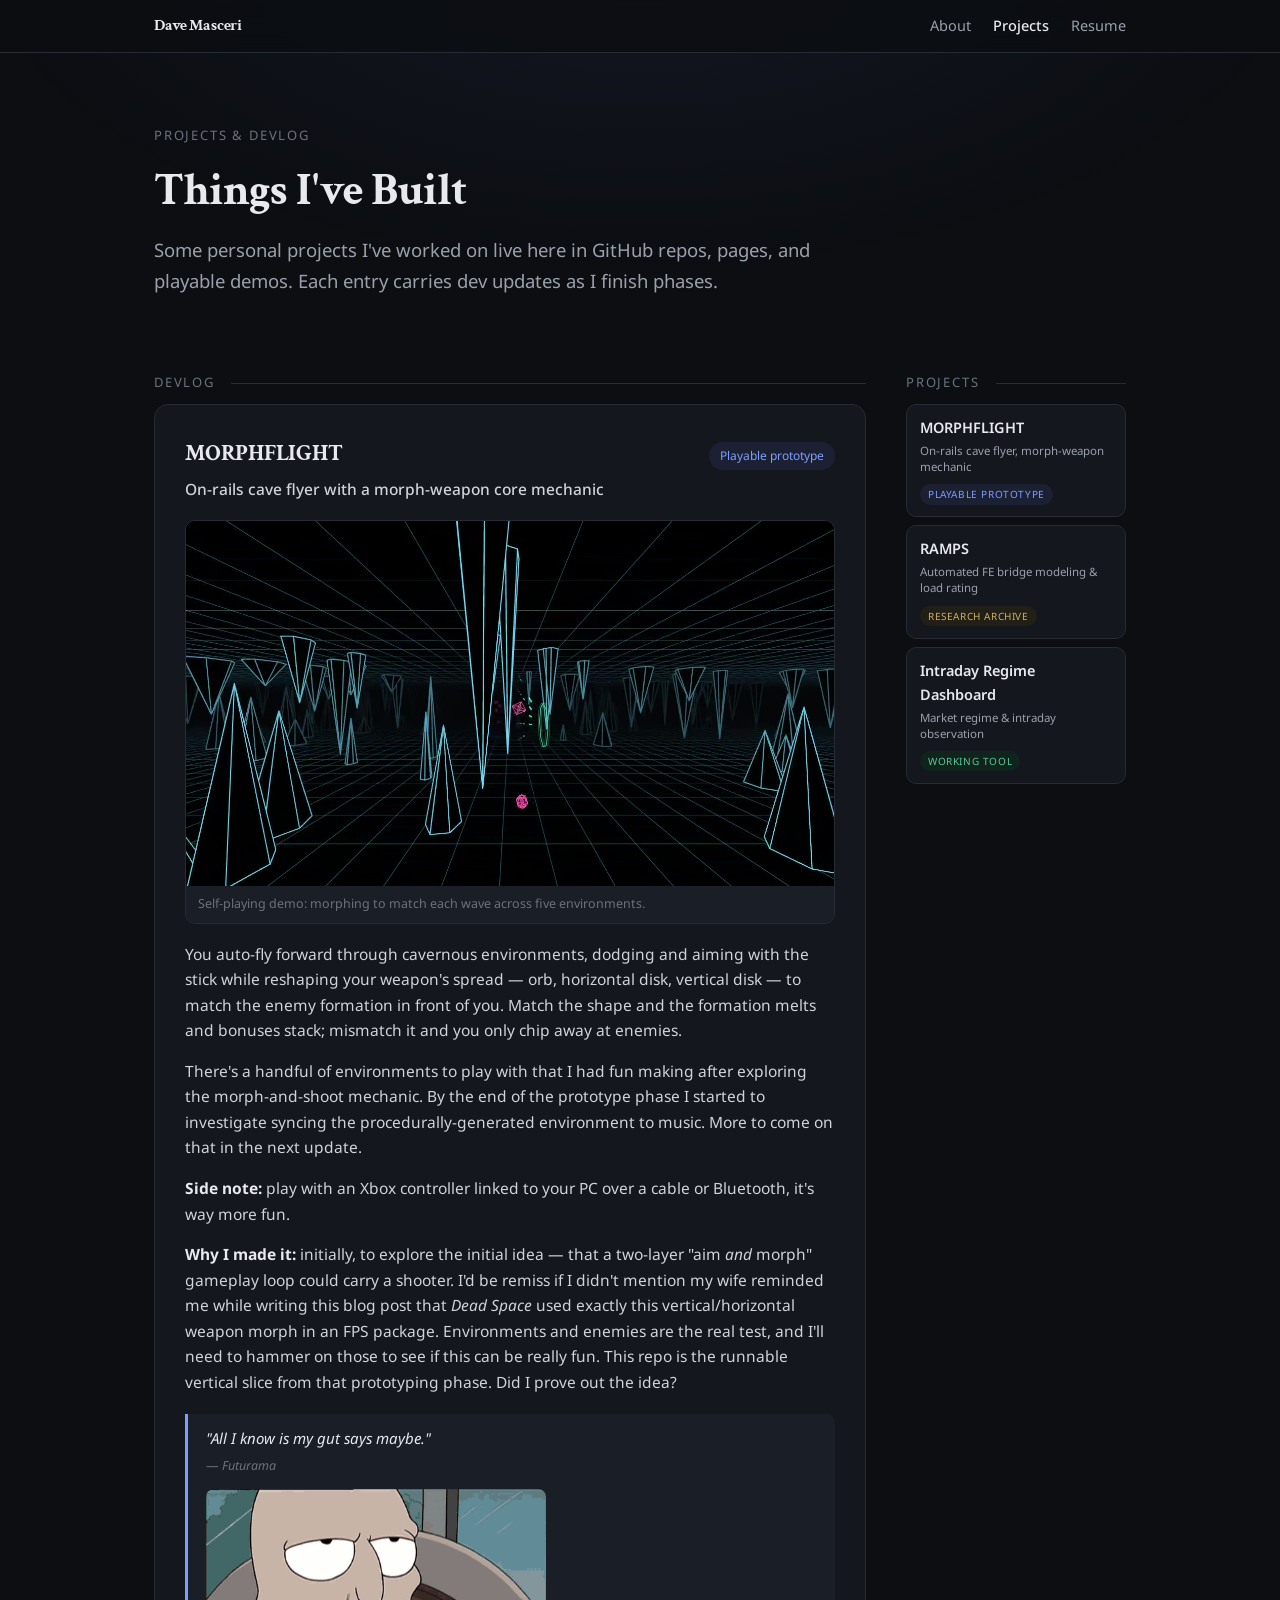
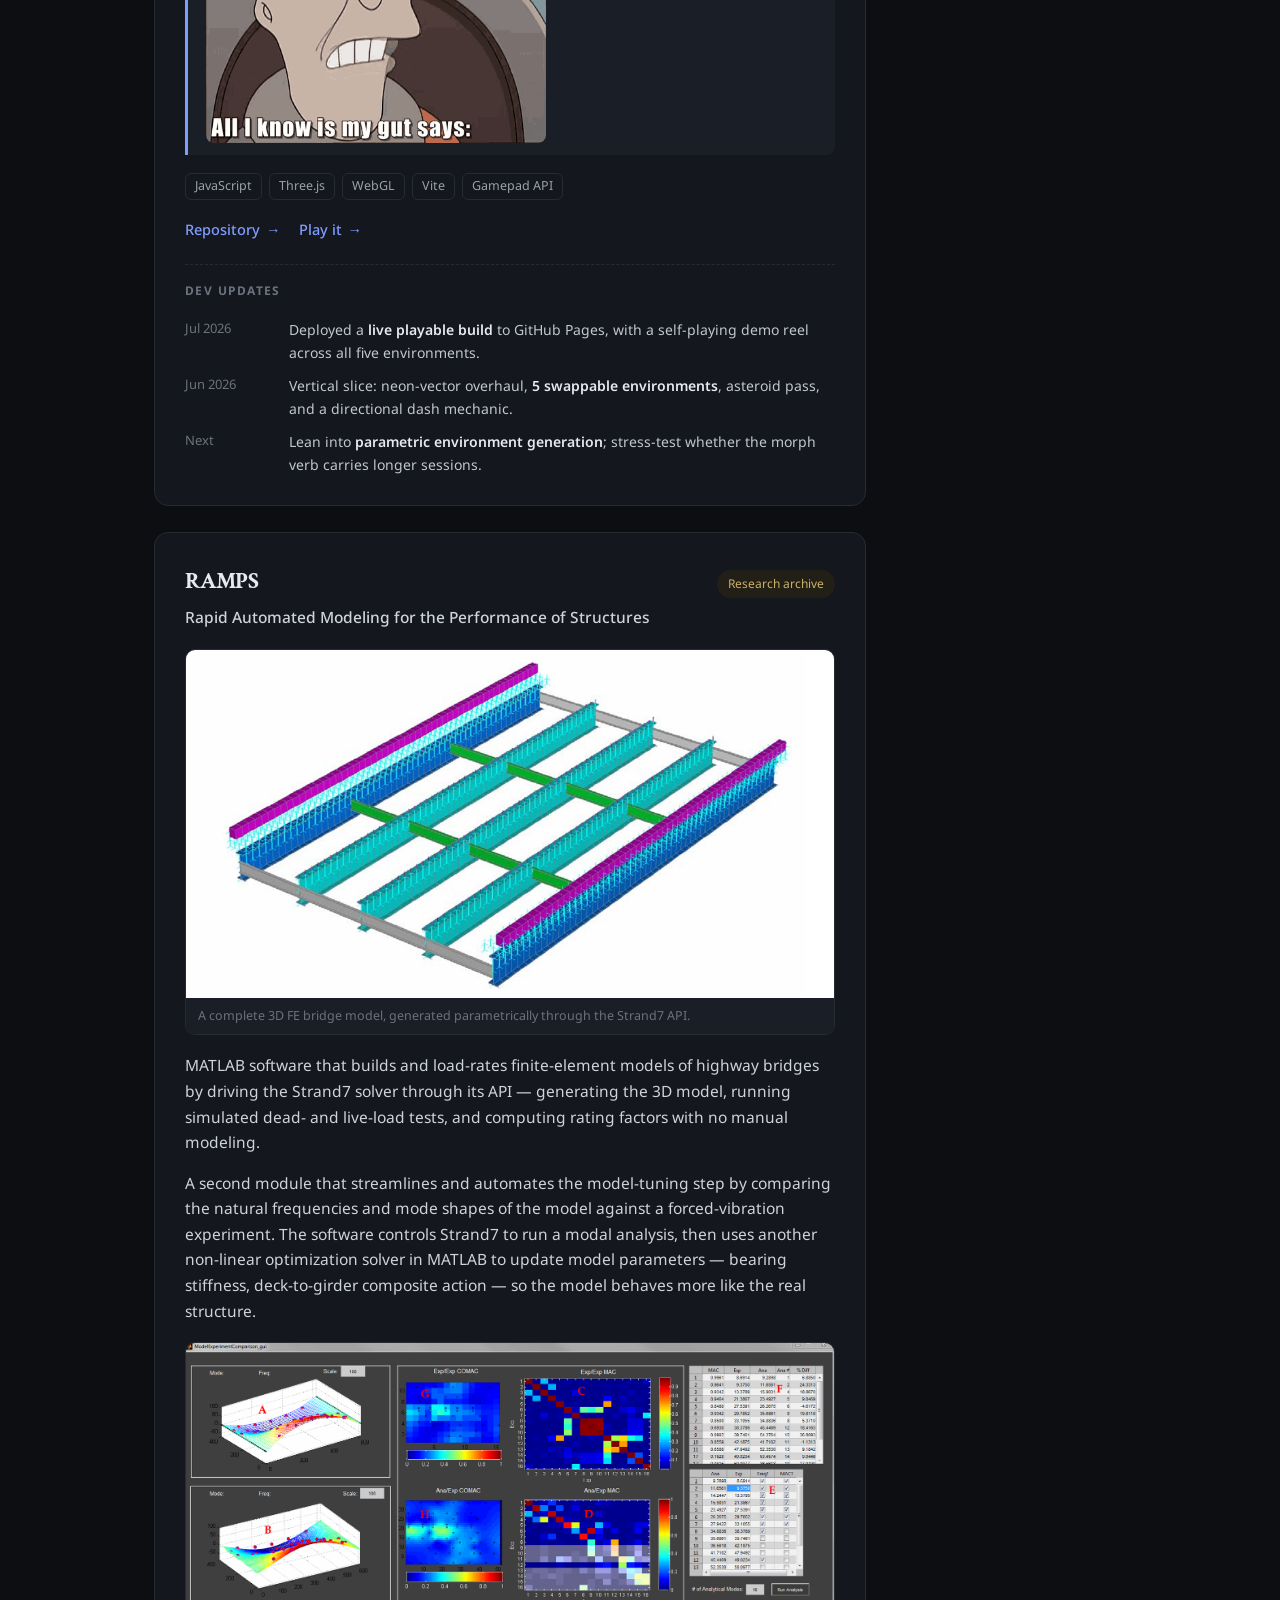
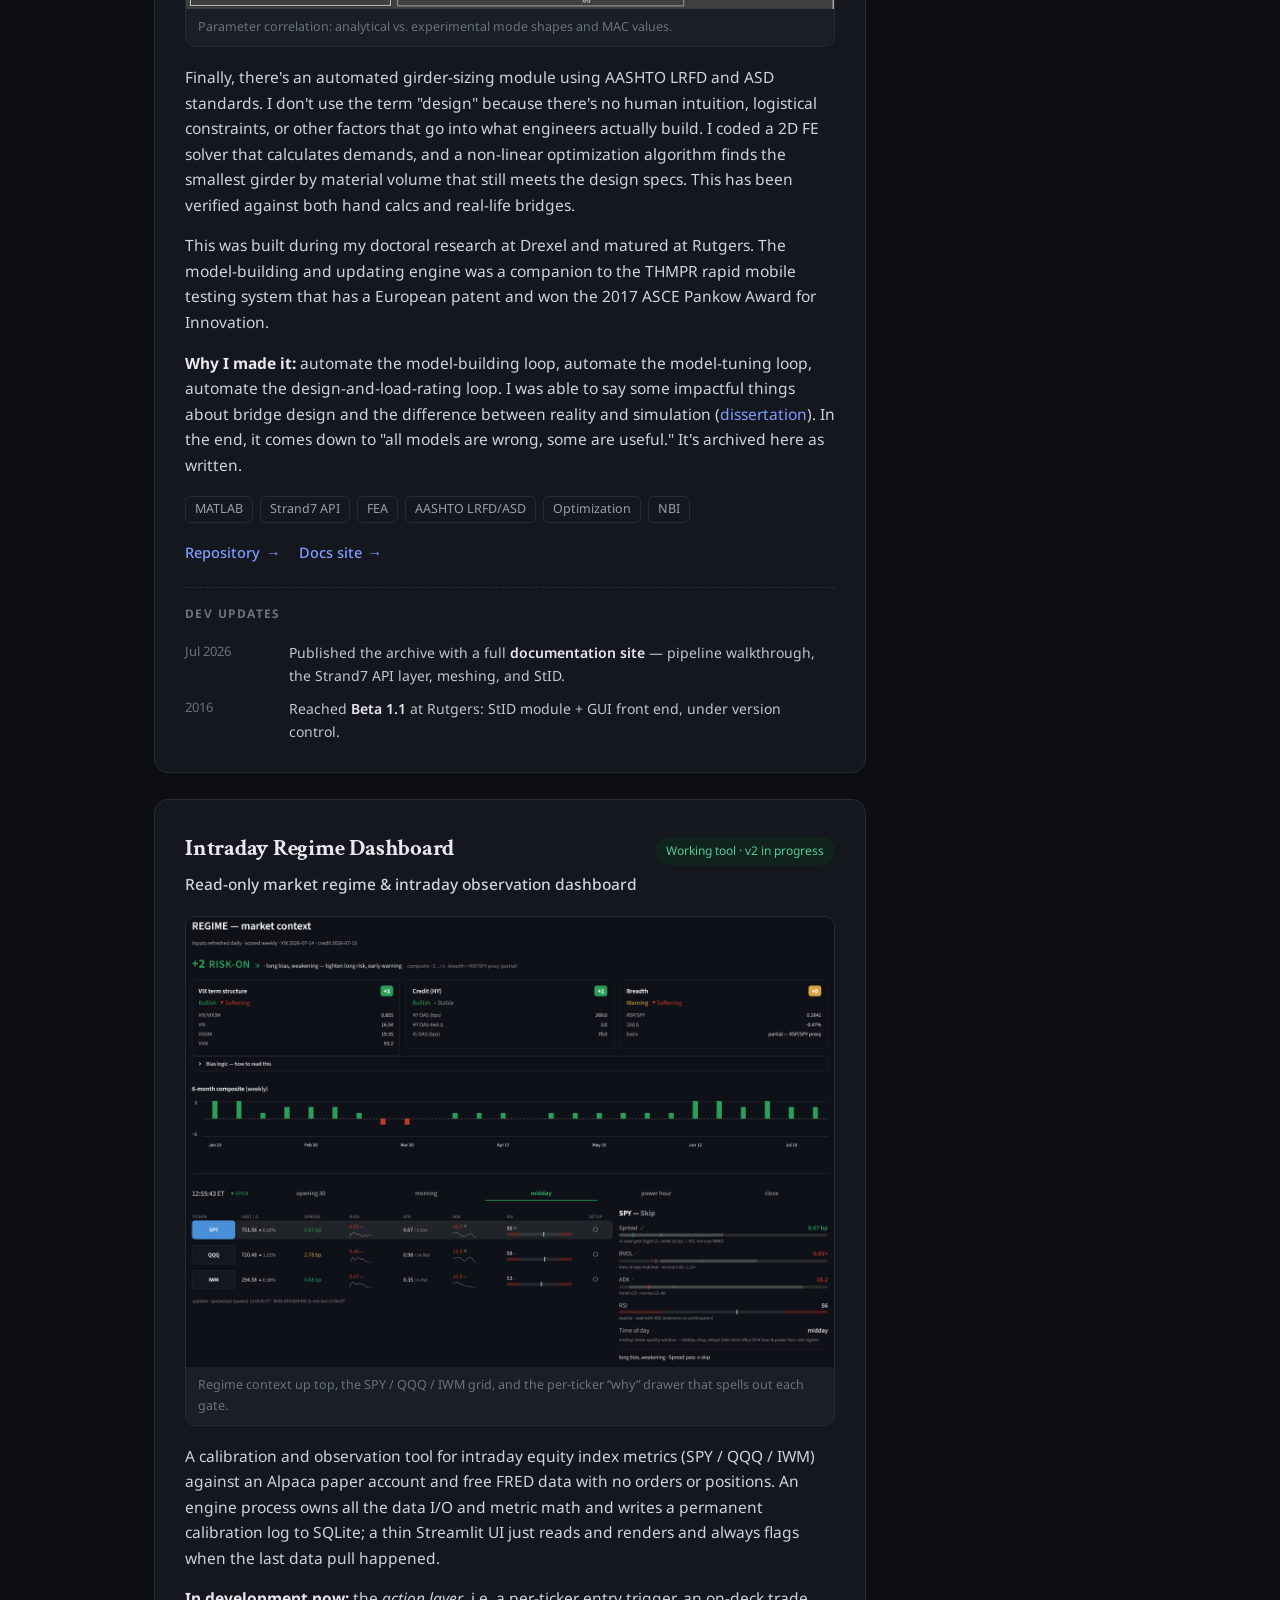
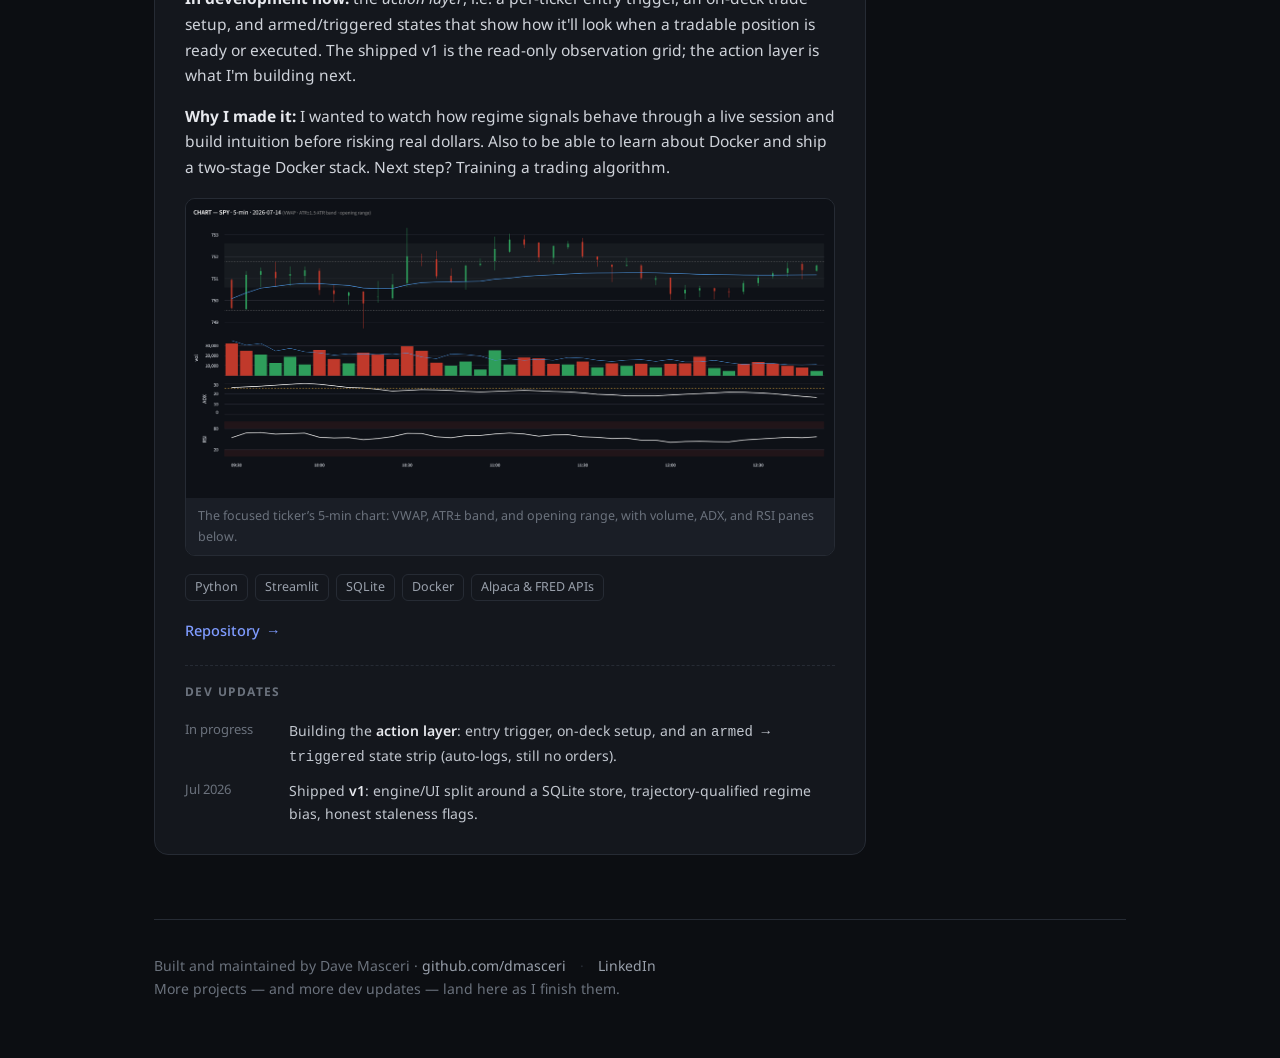
==== commit ad08f46a: "Changed display order of projects" ====
--- a/devlog.html
+++ b/devlog.html
@@ -46,17 +46,17 @@
         <p class="section-label">Projects</p>
         <ul>
           <li>
+            <a href="#morphflight">
+              <span class="pi-title">MORPHFLIGHT</span>
+              <span class="pi-tag">On-rails cave flyer, morph-weapon mechanic</span>
+              <span class="pi-label">Playable prototype</span>
+            </a>
+          </li>
+          <li>
             <a href="#ramps">
               <span class="pi-title">RAMPS</span>
               <span class="pi-tag">Automated FE bridge modeling &amp; load rating</span>
               <span class="pi-label archive">Research archive</span>
-            </a>
-          </li>
-          <li>
-            <a href="#morphflight">
-              <span class="pi-title">MORPHFLIGHT</span>
-              <span class="pi-tag">On-rails cave flyer, morph-weapon mechanic</span>
-              <span class="pi-label">Playable prototype</span>
             </a>
           </li>
           <li>
@@ -73,6 +73,75 @@
         <p class="section-label">Devlog</p>
         <div class="projects">
 
+          <!-- MORPHFLIGHT -->
+          <article class="card" id="morphflight">
+            <div class="card-top">
+              <h3><a href="https://github.com/dmasceri/morphflight">MORPHFLIGHT</a></h3>
+              <span class="status">Playable prototype</span>
+            </div>
+            <p class="tagline">On-rails cave flyer with a morph-weapon core mechanic</p>
+
+            <figure class="figure">
+              <video src="img/morphflight-demo.mp4" poster="img/morphflight-poster.jpg"
+                     autoplay loop muted playsinline preload="metadata"
+                     style="display:block;width:100%;height:auto;background:#05060a;"></video>
+              <figcaption>Self-playing demo: morphing to match each wave across five environments.</figcaption>
+            </figure>
+
+            <p>
+              You auto-fly forward through cavernous environments, dodging and aiming with the stick
+              while reshaping your weapon's spread &mdash; orb, horizontal disk, vertical disk &mdash;
+              to match the enemy formation in front of you. Match the shape and the formation melts and
+              bonuses stack; mismatch it and you only chip away at enemies.
+            </p>
+            <p>
+              There's a handful of environments to play with that I had fun making after exploring
+              the morph-and-shoot mechanic. By the end of the prototype phase I started to investigate
+              syncing the procedurally-generated environment to music. More to come on that in the next
+              update.
+            </p>
+            <p>
+              <b style="color:var(--ink)">Side note:</b> play with an Xbox controller linked to your PC
+              over a cable or Bluetooth, it's way more fun.
+            </p>
+            <p>
+              <b style="color:var(--ink)">Why I made it:</b> initially, to explore the initial idea
+              &mdash; that a two-layer "aim <em>and</em> morph" gameplay loop could carry a shooter.
+              I'd be remiss if I didn't mention my wife reminded me while writing this blog post that
+              <em>Dead Space</em> used exactly this vertical/horizontal weapon morph in an FPS package.
+              Environments and enemies are the real test, and I'll need to hammer on those to see if
+              this can be really fun. This repo is the runnable vertical slice from that prototyping
+              phase. Did I prove out the idea?
+            </p>
+
+            <blockquote class="epigraph">
+              "All I know is my gut says <em>maybe</em>."
+              <cite>&mdash; <em>Futurama</em></cite>
+              <img src="img/futurama-maybe.gif" alt="Futurama — &lsquo;All I know is my gut says: maybe&rsquo;" style="display:block;margin-top:12px;width:100%;max-width:340px;border-radius:8px;" />
+            </blockquote>
+
+            <div class="tags">
+              <span class="tag">JavaScript</span>
+              <span class="tag">Three.js</span>
+              <span class="tag">WebGL</span>
+              <span class="tag">Vite</span>
+              <span class="tag">Gamepad API</span>
+            </div>
+            <div class="links">
+              <a href="https://github.com/dmasceri/morphflight">Repository <span class="arrow">&rarr;</span></a>
+              <a href="https://dmasceri.github.io/morphflight/">Play it <span class="arrow">&rarr;</span></a>
+            </div>
+
+            <div class="devlog">
+              <h4>Dev updates</h4>
+              <ul>
+                <li><time>Jul 2026</time><span>Deployed a <b>live playable build</b> to GitHub Pages, with a self-playing demo reel across all five environments.</span></li>
+                <li><time>Jun 2026</time><span>Vertical slice: neon-vector overhaul, <b>5 swappable environments</b>, asteroid pass, and a directional dash mechanic.</span></li>
+                <li><time>Next</time><span>Lean into <b>parametric environment generation</b>; stress-test whether the morph verb carries longer sessions.</span></li>
+              </ul>
+            </div>
+          </article>
+
           <!-- RAMPS -->
           <article class="card" id="ramps">
             <div class="card-top">
@@ -147,76 +216,7 @@
             </div>
           </article>
 
-          <!-- MORPHFLIGHT -->
-          <article class="card" id="morphflight">
-            <div class="card-top">
-              <h3><a href="https://github.com/dmasceri/morphflight">MORPHFLIGHT</a></h3>
-              <span class="status">Playable prototype</span>
-            </div>
-            <p class="tagline">On-rails cave flyer with a morph-weapon core mechanic</p>
-
-            <figure class="figure">
-              <video src="img/morphflight-demo.mp4" poster="img/morphflight-poster.jpg"
-                     autoplay loop muted playsinline preload="metadata"
-                     style="display:block;width:100%;height:auto;background:#05060a;"></video>
-              <figcaption>Self-playing demo: morphing to match each wave across five environments.</figcaption>
-            </figure>
-
-            <p>
-              You auto-fly forward through cavernous environments, dodging and aiming with the stick
-              while reshaping your weapon's spread &mdash; orb, horizontal disk, vertical disk &mdash;
-              to match the enemy formation in front of you. Match the shape and the formation melts and
-              bonuses stack; mismatch it and you only chip away at enemies.
-            </p>
-            <p>
-              There's a handful of environments to play with that I had fun making after exploring
-              the morph-and-shoot mechanic. By the end of the prototype phase I started to investigate
-              syncing the procedurally-generated environment to music. More to come on that in the next
-              update.
-            </p>
-            <p>
-              <b style="color:var(--ink)">Side note:</b> play with an Xbox controller linked to your PC
-              over a cable or Bluetooth &mdash; it's way more fun.
-            </p>
-            <p>
-              <b style="color:var(--ink)">Why I made it:</b> initially, to explore the initial idea
-              &mdash; that a two-layer "aim <em>and</em> morph" gameplay loop could carry a shooter.
-              I'd be remiss if I didn't mention my wife reminded me while writing this blog post that
-              <em>Dead Space</em> used exactly this vertical/horizontal weapon morph in an FPS package.
-              Environments and enemies are the real test, and I'll need to hammer on those to see if
-              this can be really fun. This repo is the runnable vertical slice from that prototyping
-              phase. Did I prove out the idea?
-            </p>
-
-            <blockquote class="epigraph">
-              "All I know is my gut says <em>maybe</em>."
-              <cite>&mdash; <em>Futurama</em></cite>
-              <img src="img/futurama-maybe.gif" alt="Futurama — &lsquo;All I know is my gut says: maybe&rsquo;" style="display:block;margin-top:12px;width:100%;max-width:340px;border-radius:8px;" />
-            </blockquote>
-
-            <div class="tags">
-              <span class="tag">JavaScript</span>
-              <span class="tag">Three.js</span>
-              <span class="tag">WebGL</span>
-              <span class="tag">Vite</span>
-              <span class="tag">Gamepad API</span>
-            </div>
-            <div class="links">
-              <a href="https://github.com/dmasceri/morphflight">Repository <span class="arrow">&rarr;</span></a>
-              <a href="https://dmasceri.github.io/morphflight/">Play it <span class="arrow">&rarr;</span></a>
-            </div>
-
-            <div class="devlog">
-              <h4>Dev updates</h4>
-              <ul>
-                <li><time>Jul 2026</time><span>Deployed a <b>live playable build</b> to GitHub Pages, with a self-playing demo reel across all five environments.</span></li>
-                <li><time>Jun 2026</time><span>Vertical slice: neon-vector overhaul, <b>5 swappable environments</b>, asteroid pass, and a directional dash mechanic.</span></li>
-                <li><time>Next</time><span>Lean into <b>parametric environment generation</b>; stress-test whether the morph verb carries longer sessions.</span></li>
-              </ul>
-            </div>
-          </article>
-
-          <!-- INTRADAY DASHBOARD -->
+<!-- INTRADAY DASHBOARD -->
           <article class="card" id="intraday">
             <div class="card-top">
               <h3><a href="https://github.com/dmasceri/intraday-regime-dashboard">Intraday Regime Dashboard</a></h3>
@@ -230,22 +230,22 @@
             </figure>
 
             <p>
-              A calibration and observation tool for intraday equity metrics (SPY / QQQ / IWM) against
-              an Alpaca paper account and free FRED data &mdash; <strong>no orders, no positions.</strong>
-              An engine process owns all the data I/O and metric math and writes a permanent calibration
-              log to SQLite; a thin Streamlit UI just reads and renders, and always flags when the last
-              data pull happened.
-            </p>
-            <p>
-              <b style="color:var(--ink)">In development now:</b> the <em>action layer</em> &mdash; a
+              A calibration and observation tool for intraday equity index metrics (SPY / QQQ / IWM)
+              against an Alpaca paper account and free FRED data with no orders or positions. An engine
+              process owns all the data I/O and metric math and writes a permanent calibration log to
+              SQLite; a thin Streamlit UI just reads and renders and always flags when the last data
+              pull happened.
+            </p>
+            <p>
+              <b style="color:var(--ink)">In development now:</b> the <em>action layer</em>, i.e. a
               per-ticker entry trigger, an on-deck trade setup, and armed/triggered states that show how
-              it'll look when a tradable position is armed and ready. The shipped v1 is the read-only
-              observation grid; the action layer is what I'm building toward next.
+              it'll look when a tradable position is ready or executed. The shipped v1 is the read-only
+              observation grid; the action layer is what I'm building next.
             </p>
             <p>
               <b style="color:var(--ink)">Why I made it:</b> I wanted to watch how regime signals behave
-              through a live session and build intuition before ever risking a dollar. Ships as a
-              two-process Docker stack. Next step? Training a trading algorithm.
+              through a live session and build intuition before risking real dollars. Also to be able to
+              learn about Docker and ship a two-stage Docker stack. Next step? Training a trading algorithm.
             </p>
 
             <figure class="figure">
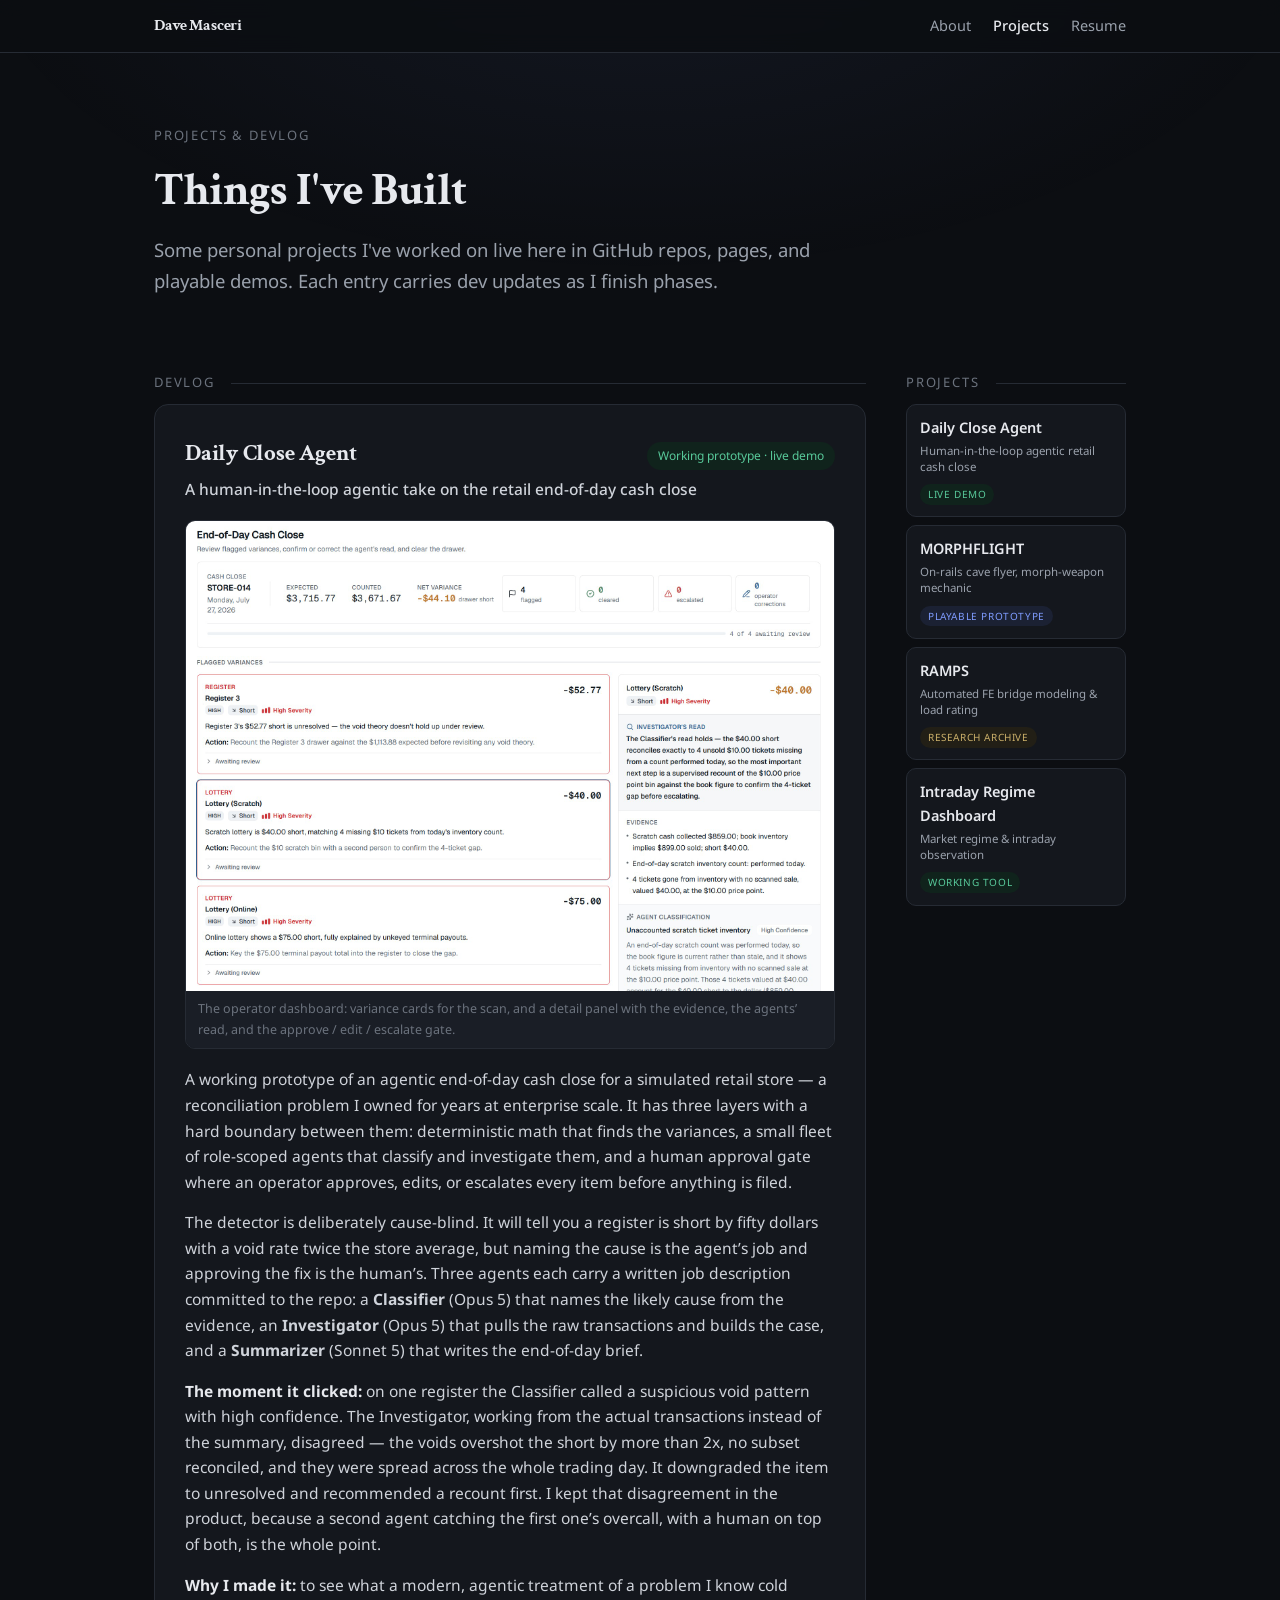
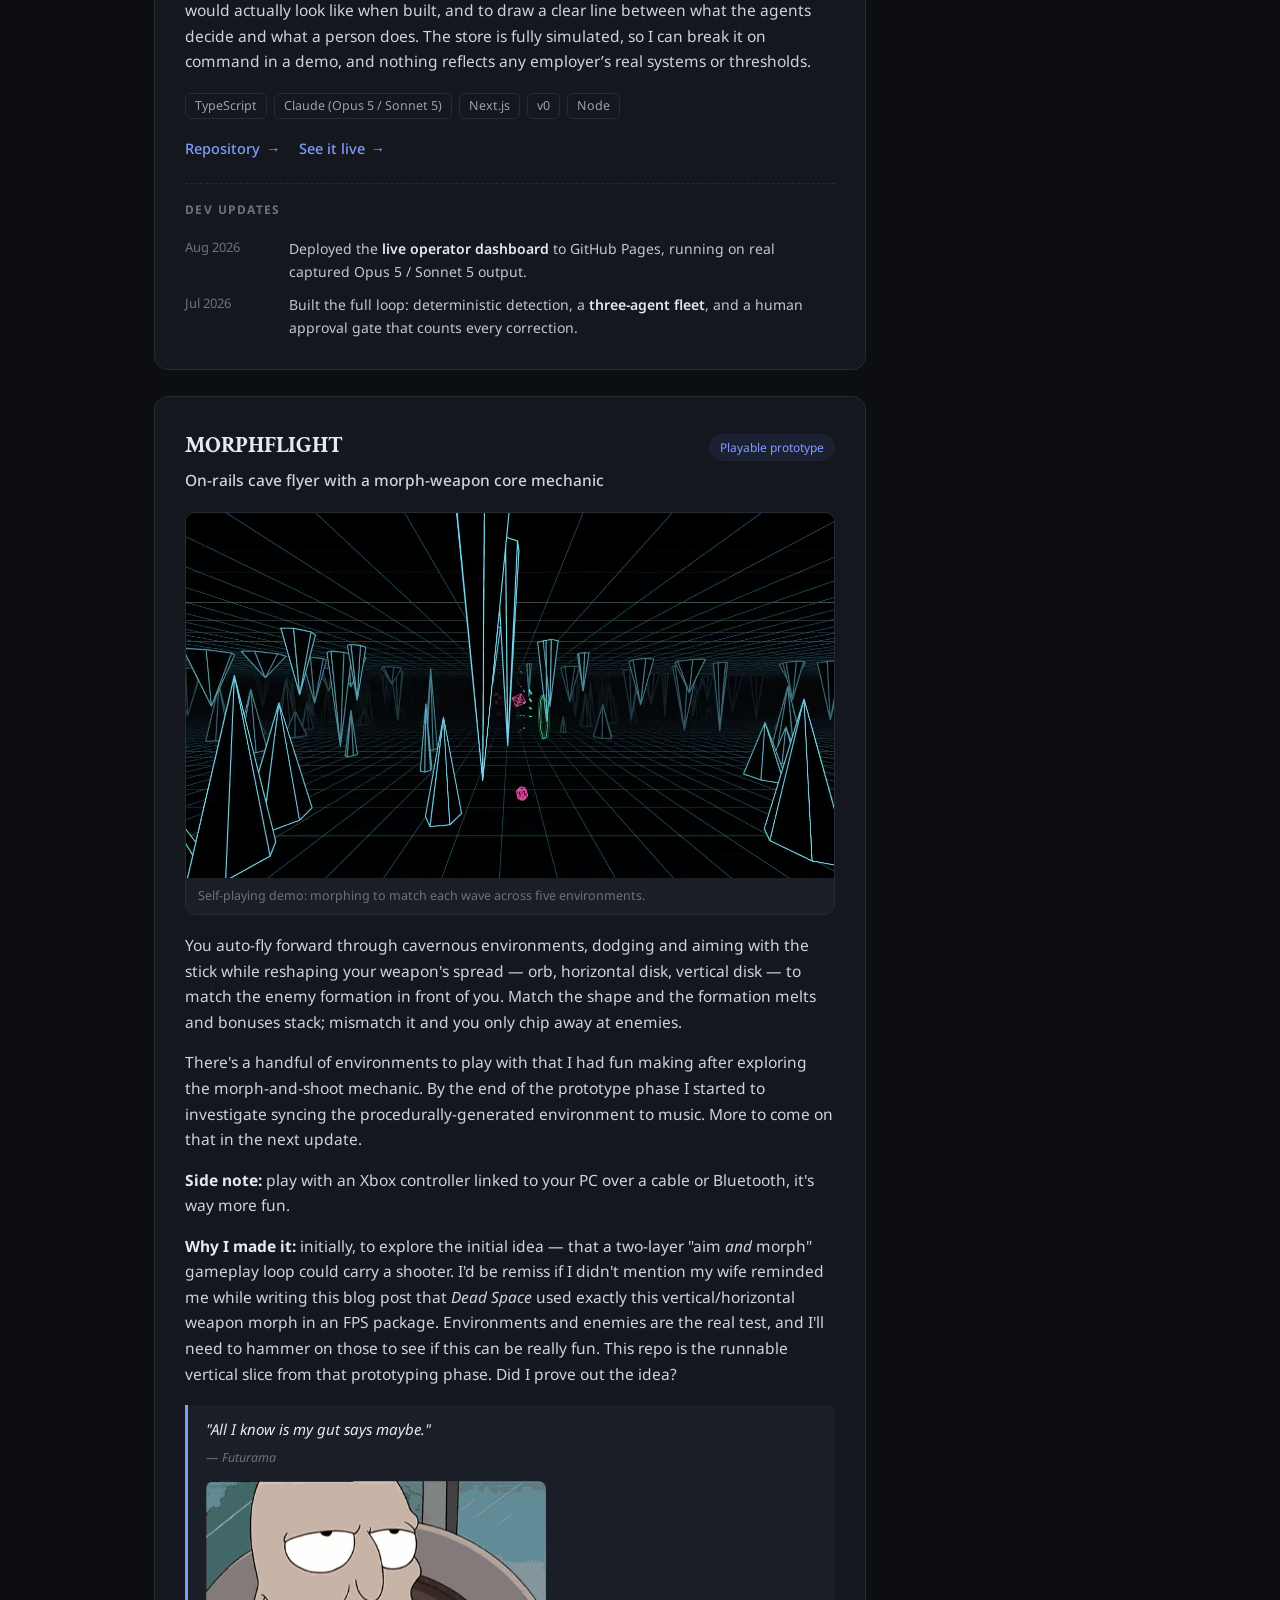
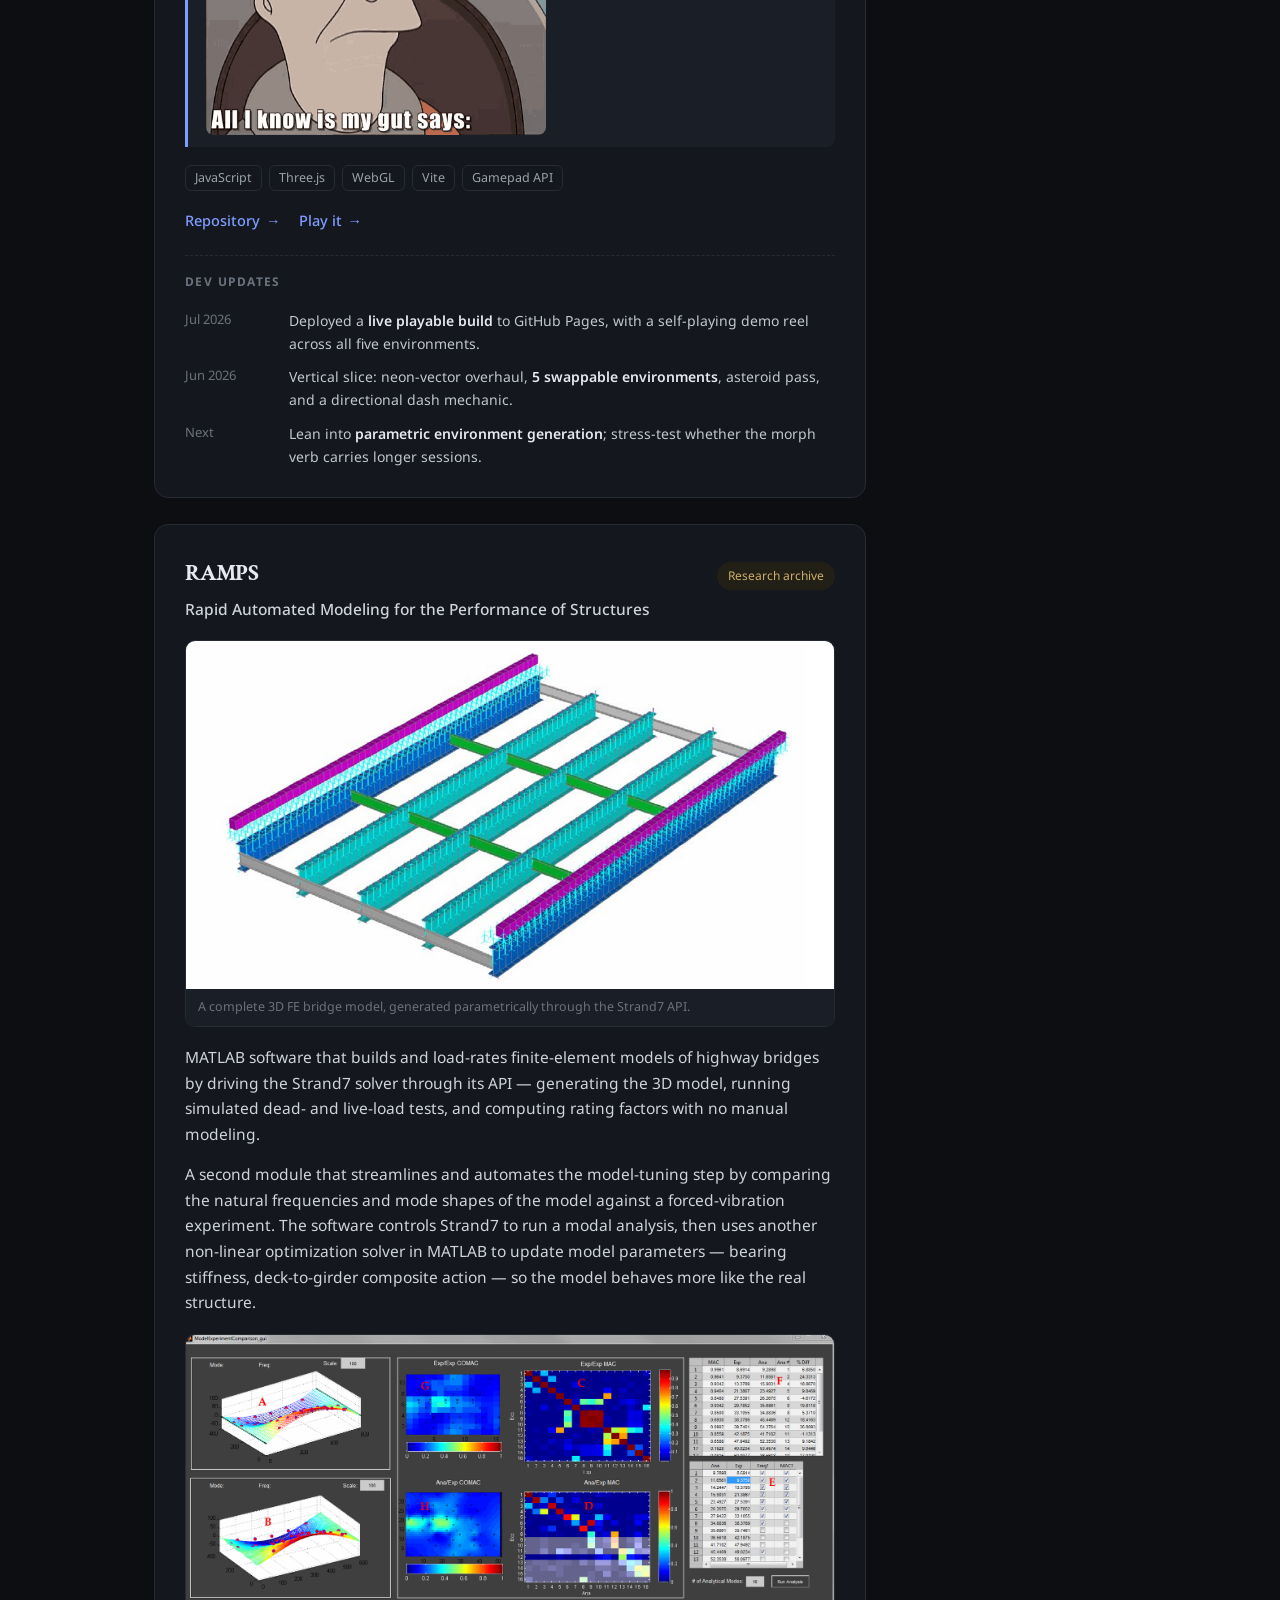
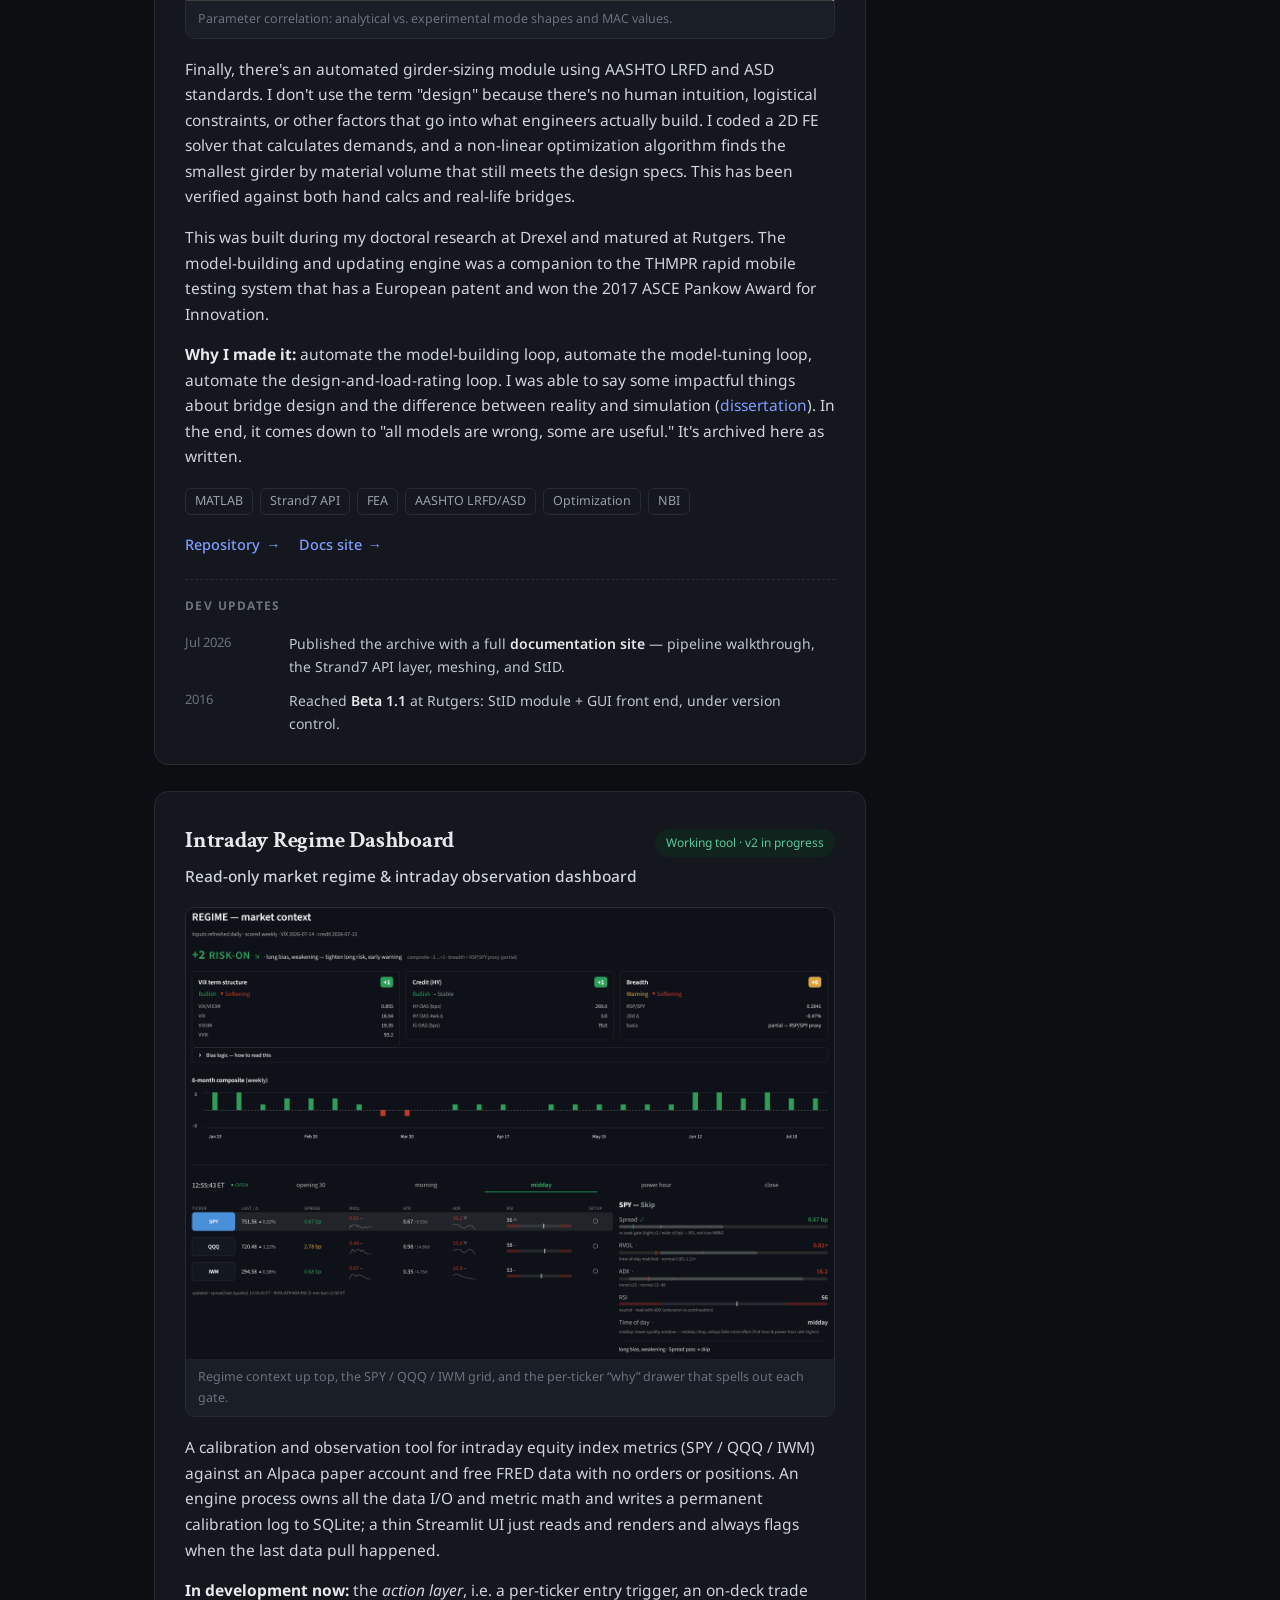
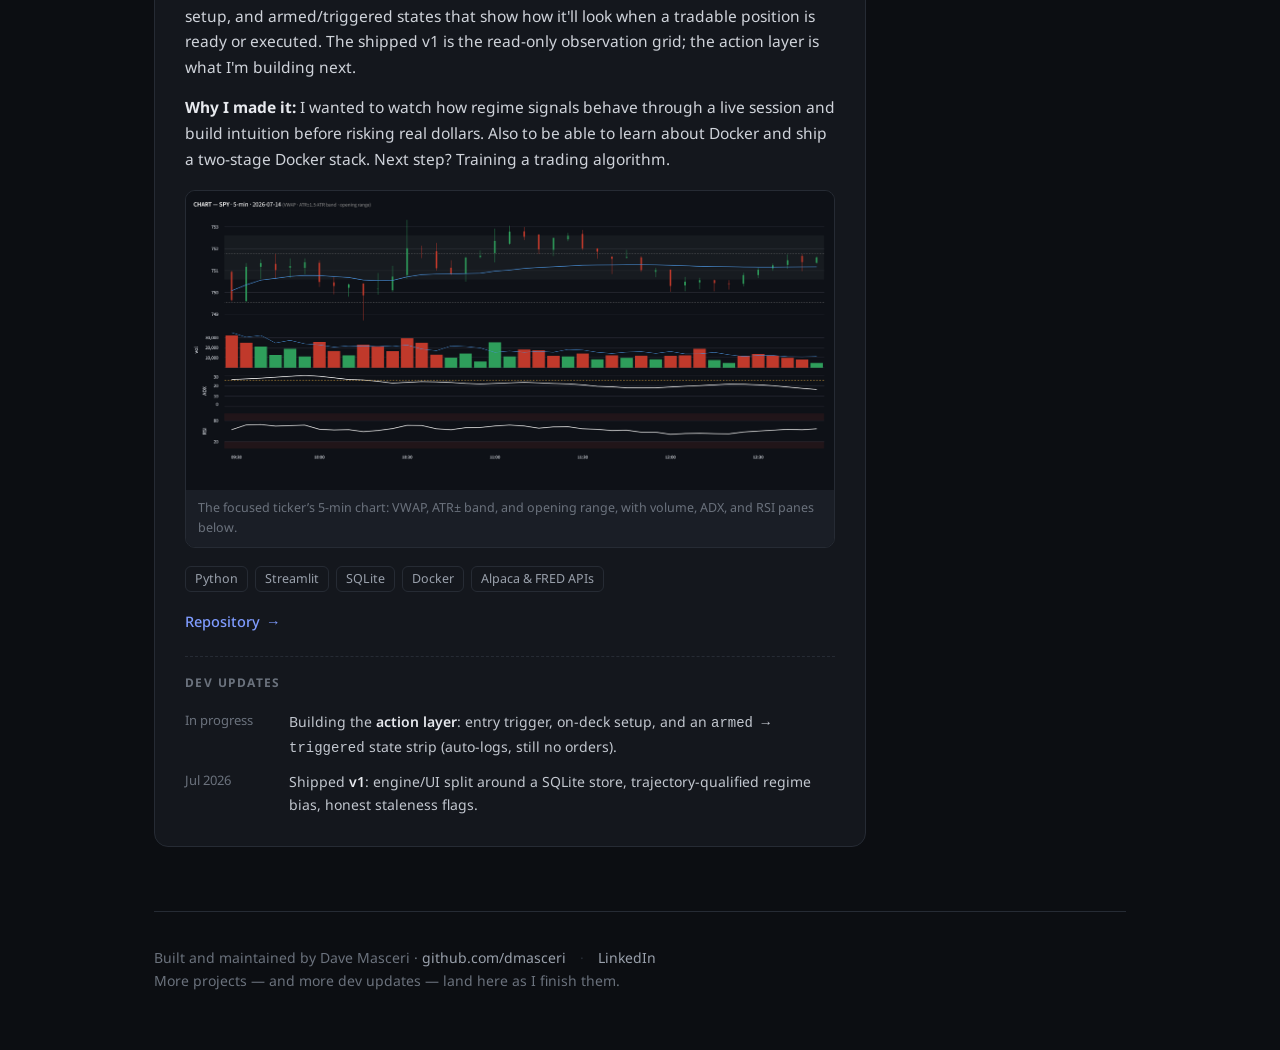
==== commit fa33502a: "Add Daily Close Agent to projects/devlog Co-Authored-By: Claude Opus 4.8 <noreply@anthropic.com>" ====
--- a/devlog.html
+++ b/devlog.html
@@ -4,7 +4,7 @@
 <meta charset="UTF-8" />
 <meta name="viewport" content="width=device-width, initial-scale=1.0" />
 <title>Devlog — Dave Masceri</title>
-<meta name="description" content="A running log of things I build — a research code base, a game, and a market observation tool — with dev updates as I finish phases." />
+<meta name="description" content="A running log of things I build — an agentic ops prototype, a research code base, a game, and a market observation tool — with dev updates as I finish phases." />
 <link rel="icon" href="favicon.svg" type="image/svg+xml" />
 <link rel="icon" href="favicon.png" sizes="64x64" />
 <link rel="preconnect" href="https://fonts.googleapis.com" />
@@ -12,7 +12,7 @@
 <link href="https://fonts.googleapis.com/css2?family=Crimson+Text:ital,wght@0,400;0,600;0,700;1,400&family=Noto+Sans:wght@400;500;600;700&display=swap" rel="stylesheet" />
 <meta property="og:type" content="website" />
 <meta property="og:title" content="Projects &amp; Devlog — Dave Masceri" />
-<meta property="og:description" content="A running log of things I build — a research code base, a game, and a market observation tool — with dev updates." />
+<meta property="og:description" content="A running log of things I build — an agentic ops prototype, a research code base, a game, and a market observation tool — with dev updates." />
 <meta property="og:image" content="https://dmasceri.github.io/img/og-image.jpg" />
 <meta property="og:url" content="https://dmasceri.github.io/devlog.html" />
 <meta name="twitter:card" content="summary_large_image" />
@@ -45,6 +45,13 @@
       <aside class="proj-index">
         <p class="section-label">Projects</p>
         <ul>
+          <li>
+            <a href="#daily-close">
+              <span class="pi-title">Daily Close Agent</span>
+              <span class="pi-tag">Human-in-the-loop agentic retail cash close</span>
+              <span class="pi-label wip">Live demo</span>
+            </a>
+          </li>
           <li>
             <a href="#morphflight">
               <span class="pi-title">MORPHFLIGHT</span>
@@ -73,6 +80,71 @@
         <p class="section-label">Devlog</p>
         <div class="projects">
 
+          <!-- DAILY CLOSE AGENT -->
+          <article class="card" id="daily-close">
+            <div class="card-top">
+              <h3><a href="https://github.com/dmasceri/daily-close-agent">Daily Close Agent</a></h3>
+              <span class="status wip">Working prototype &middot; live demo</span>
+            </div>
+            <p class="tagline">A human-in-the-loop agentic take on the retail end-of-day cash close</p>
+
+            <figure class="figure">
+              <img src="img/daily-close-agent.jpg" alt="Daily Close Agent operator dashboard: variance cards ranked needs-a-human-first, with a detail panel showing the evidence, the agents' read, and the approve, edit, or escalate gate" />
+              <figcaption>The operator dashboard: variance cards for the scan, and a detail panel with the evidence, the agents&rsquo; read, and the approve / edit / escalate gate.</figcaption>
+            </figure>
+
+            <p>
+              A working prototype of an agentic end-of-day cash close for a simulated retail store
+              &mdash; a reconciliation problem I owned for years at enterprise scale. It has three layers
+              with a hard boundary between them: deterministic math that finds the variances, a small
+              fleet of role-scoped agents that classify and investigate them, and a human approval gate
+              where an operator approves, edits, or escalates every item before anything is filed.
+            </p>
+            <p>
+              The detector is deliberately cause-blind. It will tell you a register is short by fifty
+              dollars with a void rate twice the store average, but naming the cause is the agent&rsquo;s
+              job and approving the fix is the human&rsquo;s. Three agents each carry a written job
+              description committed to the repo: a <b>Classifier</b> (Opus 5) that names the likely cause
+              from the evidence, an <b>Investigator</b> (Opus 5) that pulls the raw transactions and
+              builds the case, and a <b>Summarizer</b> (Sonnet 5) that writes the end-of-day brief.
+            </p>
+            <p>
+              <b style="color:var(--ink)">The moment it clicked:</b> on one register the Classifier
+              called a suspicious void pattern with high confidence. The Investigator, working from the
+              actual transactions instead of the summary, disagreed &mdash; the voids overshot the short
+              by more than 2x, no subset reconciled, and they were spread across the whole trading day. It
+              downgraded the item to unresolved and recommended a recount first. I kept that disagreement
+              in the product, because a second agent catching the first one&rsquo;s overcall, with a human
+              on top of both, is the whole point.
+            </p>
+            <p>
+              <b style="color:var(--ink)">Why I made it:</b> to see what a modern, agentic treatment of a
+              problem I know cold would actually look like when built, and to draw a clear line between
+              what the agents decide and what a person does. The store is fully simulated, so I can break
+              it on command in a demo, and nothing reflects any employer&rsquo;s real systems or thresholds.
+            </p>
+
+            <div class="tags">
+              <span class="tag">TypeScript</span>
+              <span class="tag">Claude (Opus 5 / Sonnet 5)</span>
+              <span class="tag">Next.js</span>
+              <span class="tag">v0</span>
+              <span class="tag">Node</span>
+            </div>
+            <div class="links">
+              <a href="https://github.com/dmasceri/daily-close-agent">Repository <span class="arrow">&rarr;</span></a>
+              <a href="https://dmasceri.github.io/daily-close-agent/">See it live <span class="arrow">&rarr;</span></a>
+            </div>
+
+            <div class="devlog">
+              <h4>Dev updates</h4>
+              <ul>
+                <li><time>Aug 2026</time><span>Deployed the <b>live operator dashboard</b> to GitHub Pages, running on real captured Opus 5 / Sonnet 5 output.</span></li>
+                <li><time>Jul 2026</time><span>Built the full loop: deterministic detection, a <b>three-agent fleet</b>, and a human approval gate that counts every correction.</span></li>
+              </ul>
+            </div>
+          </article>
+
           <!-- MORPHFLIGHT -->
           <article class="card" id="morphflight">
             <div class="card-top">
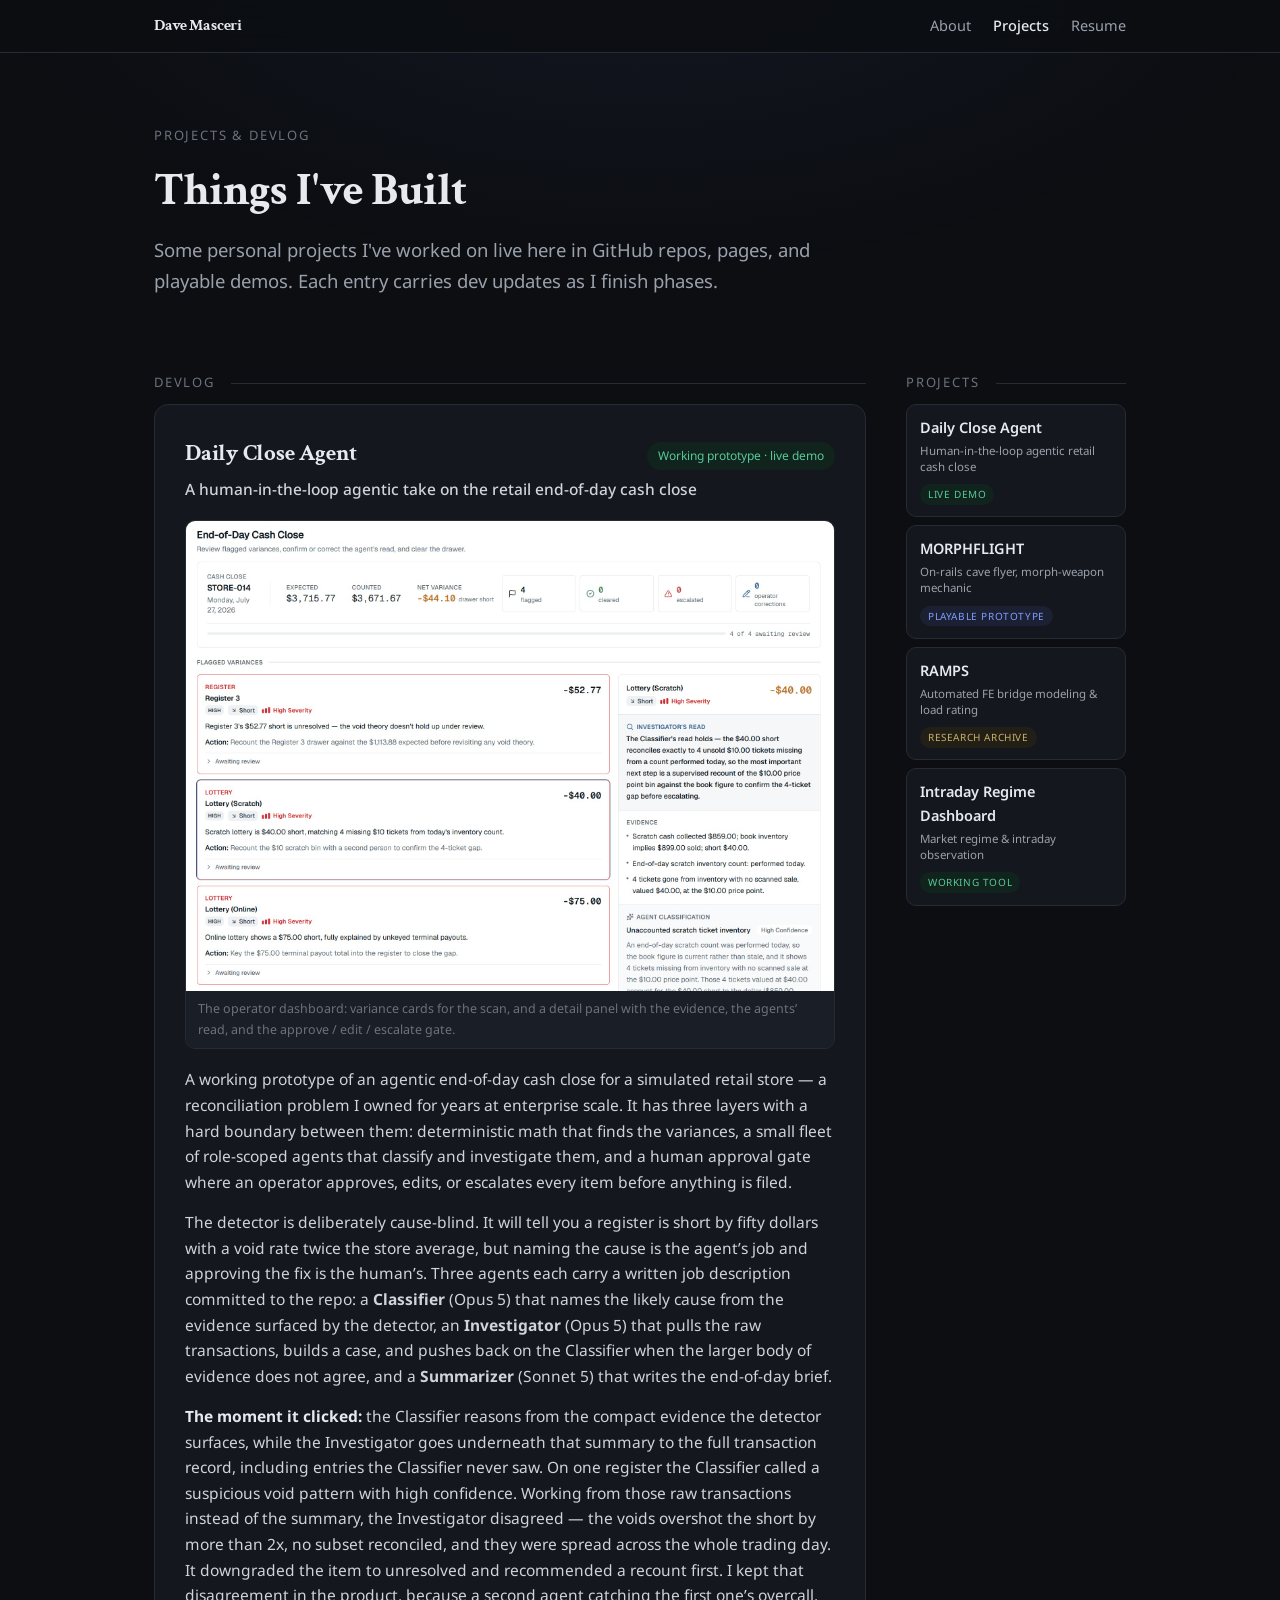
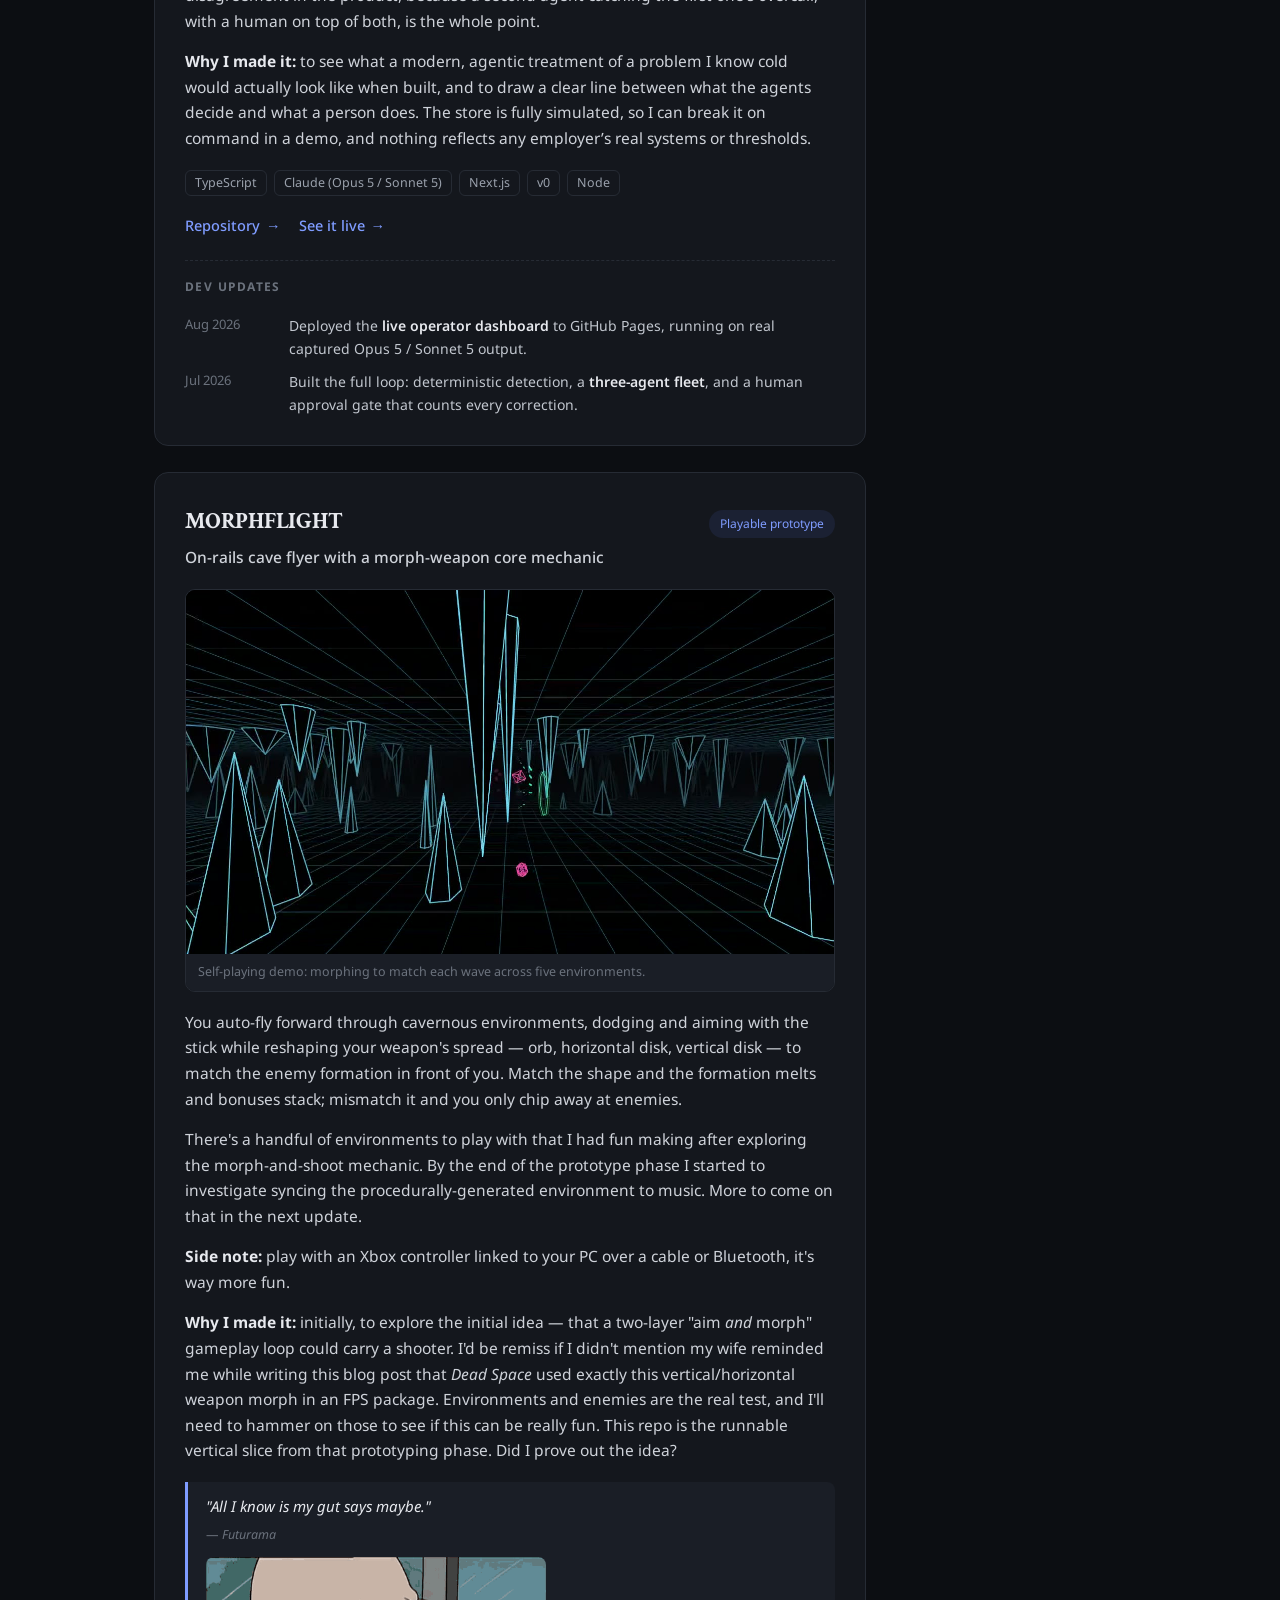
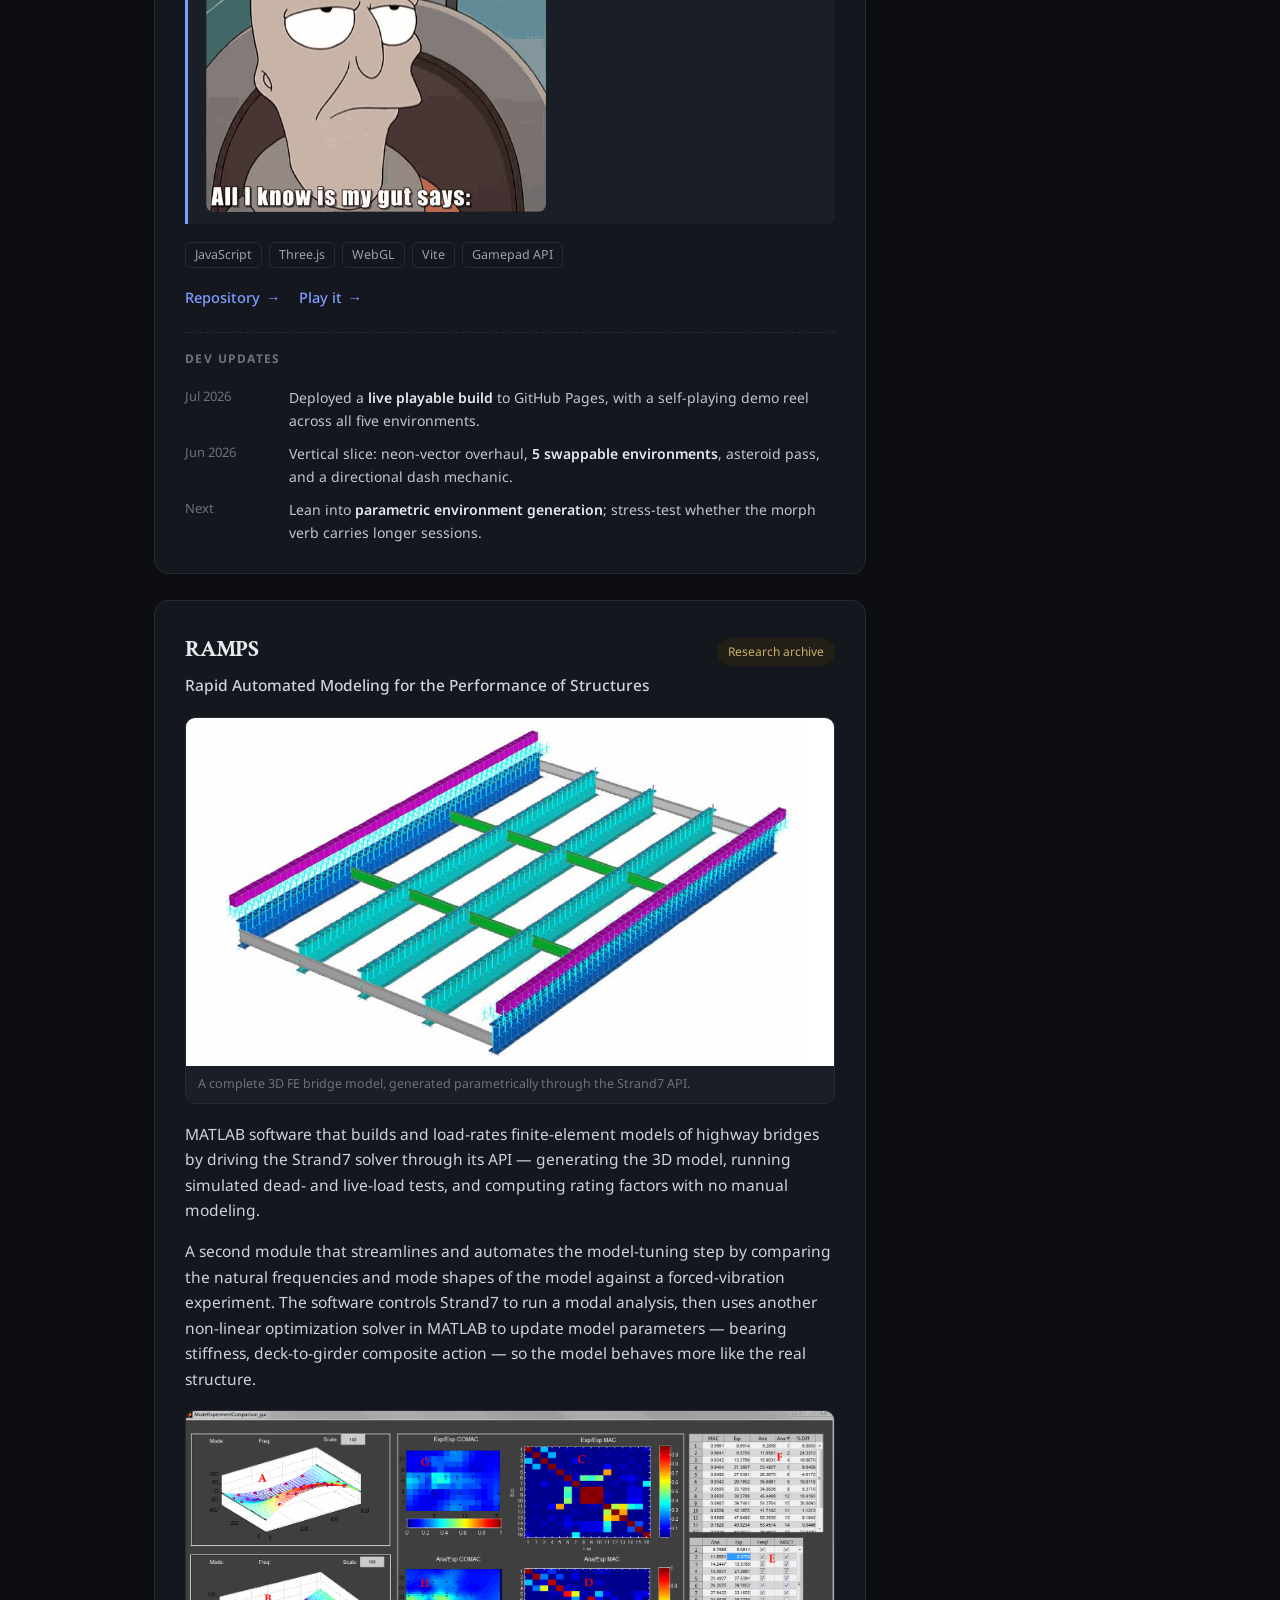
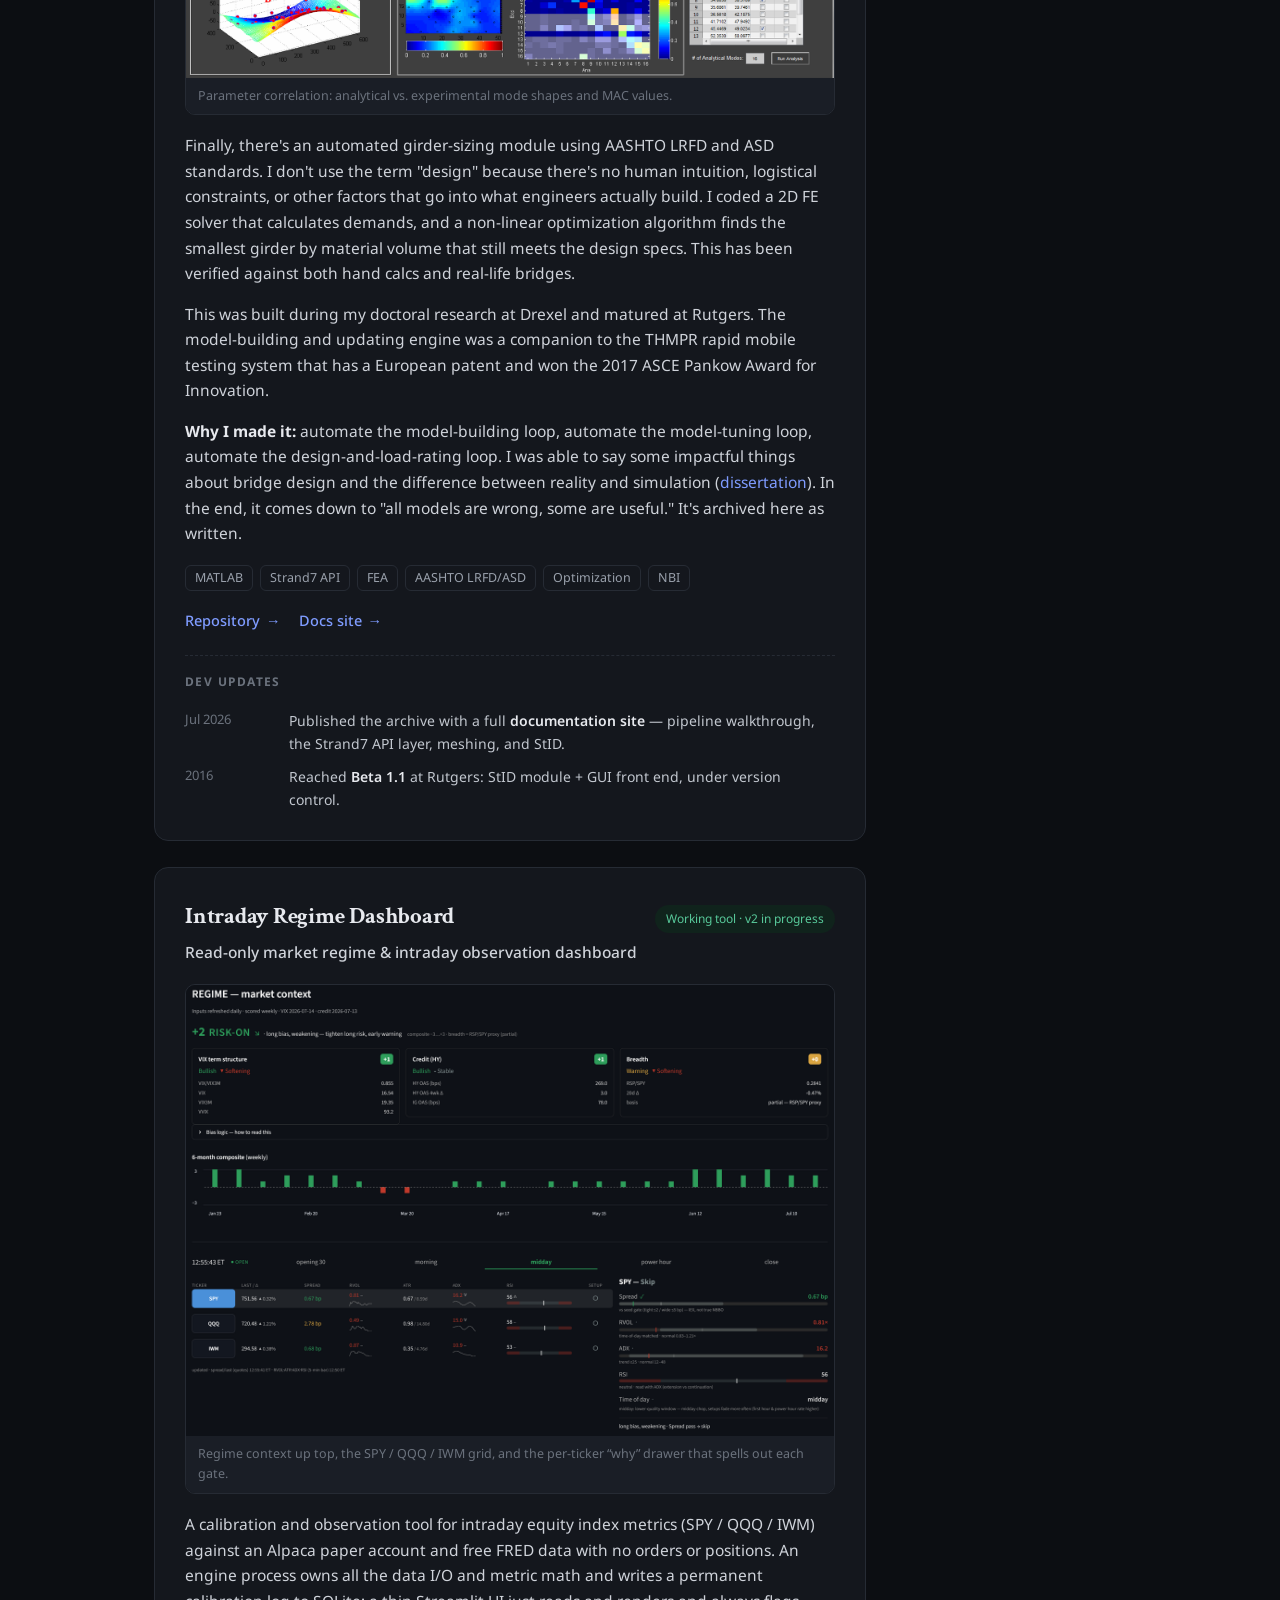
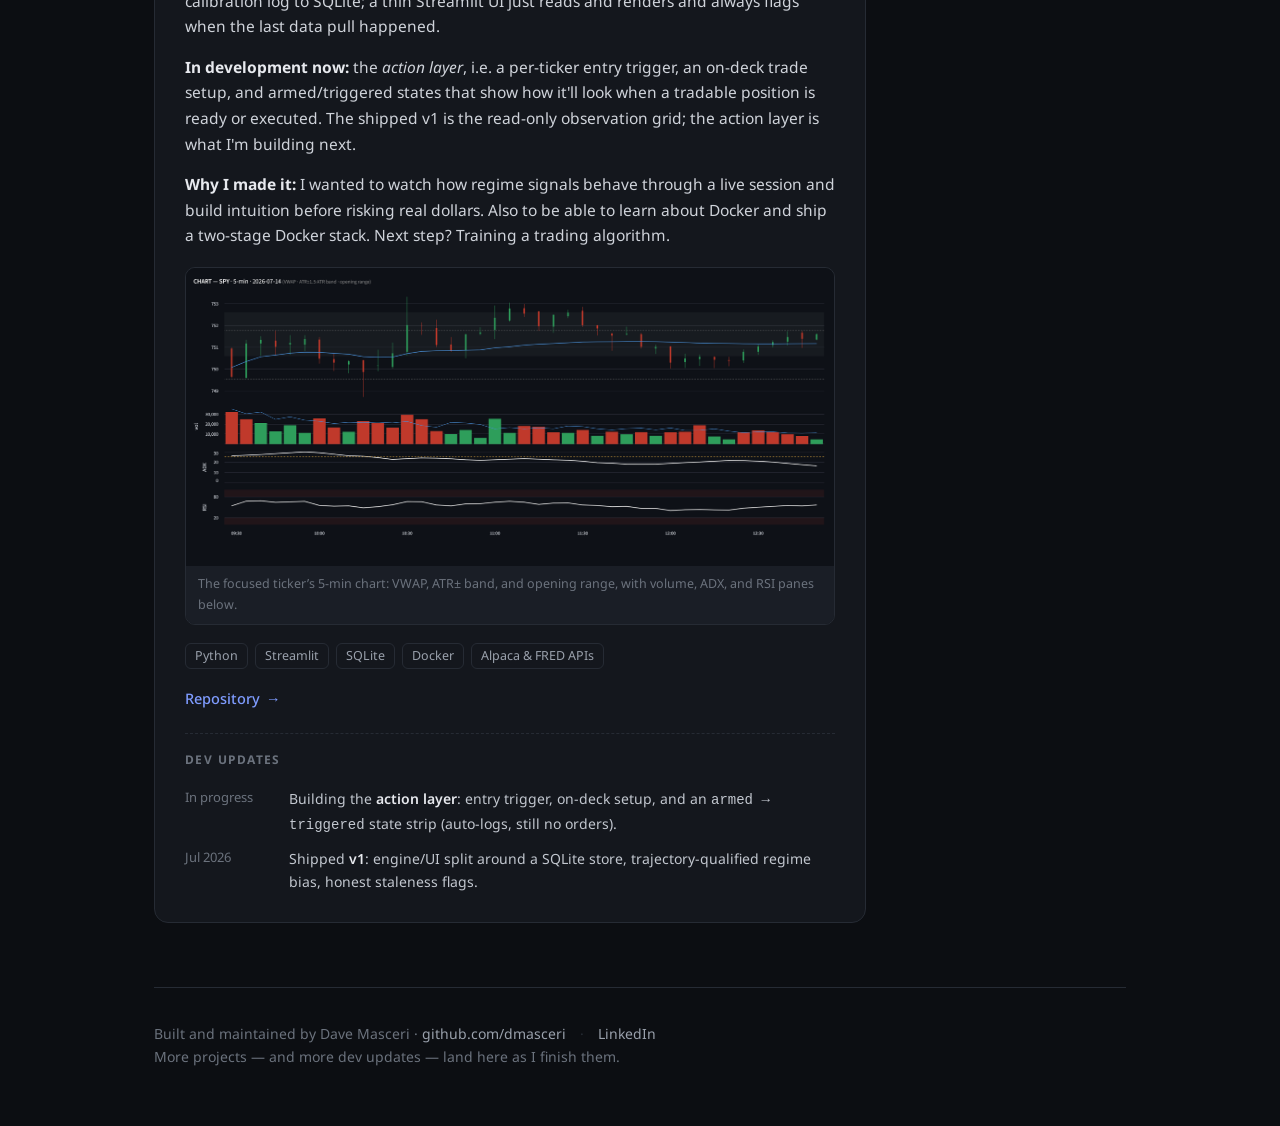
==== commit 51c6e3c8: "Sharpen Investigator framing on Daily Close Agent card Co-Authored-By: Claude Opus 4.8 <noreply@anth" ====
--- a/devlog.html
+++ b/devlog.html
@@ -105,15 +105,19 @@
               dollars with a void rate twice the store average, but naming the cause is the agent&rsquo;s
               job and approving the fix is the human&rsquo;s. Three agents each carry a written job
               description committed to the repo: a <b>Classifier</b> (Opus 5) that names the likely cause
-              from the evidence, an <b>Investigator</b> (Opus 5) that pulls the raw transactions and
-              builds the case, and a <b>Summarizer</b> (Sonnet 5) that writes the end-of-day brief.
-            </p>
-            <p>
-              <b style="color:var(--ink)">The moment it clicked:</b> on one register the Classifier
-              called a suspicious void pattern with high confidence. The Investigator, working from the
-              actual transactions instead of the summary, disagreed &mdash; the voids overshot the short
-              by more than 2x, no subset reconciled, and they were spread across the whole trading day. It
-              downgraded the item to unresolved and recommended a recount first. I kept that disagreement
+              from the evidence surfaced by the detector, an <b>Investigator</b> (Opus 5) that pulls the
+              raw transactions, builds a case, and pushes back on the Classifier when the larger body of
+              evidence does not agree, and a <b>Summarizer</b> (Sonnet 5) that writes the end-of-day brief.
+            </p>
+            <p>
+              <b style="color:var(--ink)">The moment it clicked:</b> the Classifier reasons from the
+              compact evidence the detector surfaces, while the Investigator goes underneath that summary
+              to the full transaction record, including entries the Classifier never saw. On one register
+              the Classifier called a suspicious void pattern with high confidence. Working from those raw
+              transactions instead of the summary, the Investigator disagreed &mdash; the voids overshot
+              the short by more than 2x, no subset reconciled, and they were spread across the whole
+              trading day. It downgraded the item to unresolved and recommended a recount first. I kept
+              that disagreement
               in the product, because a second agent catching the first one&rsquo;s overcall, with a human
               on top of both, is the whole point.
             </p>
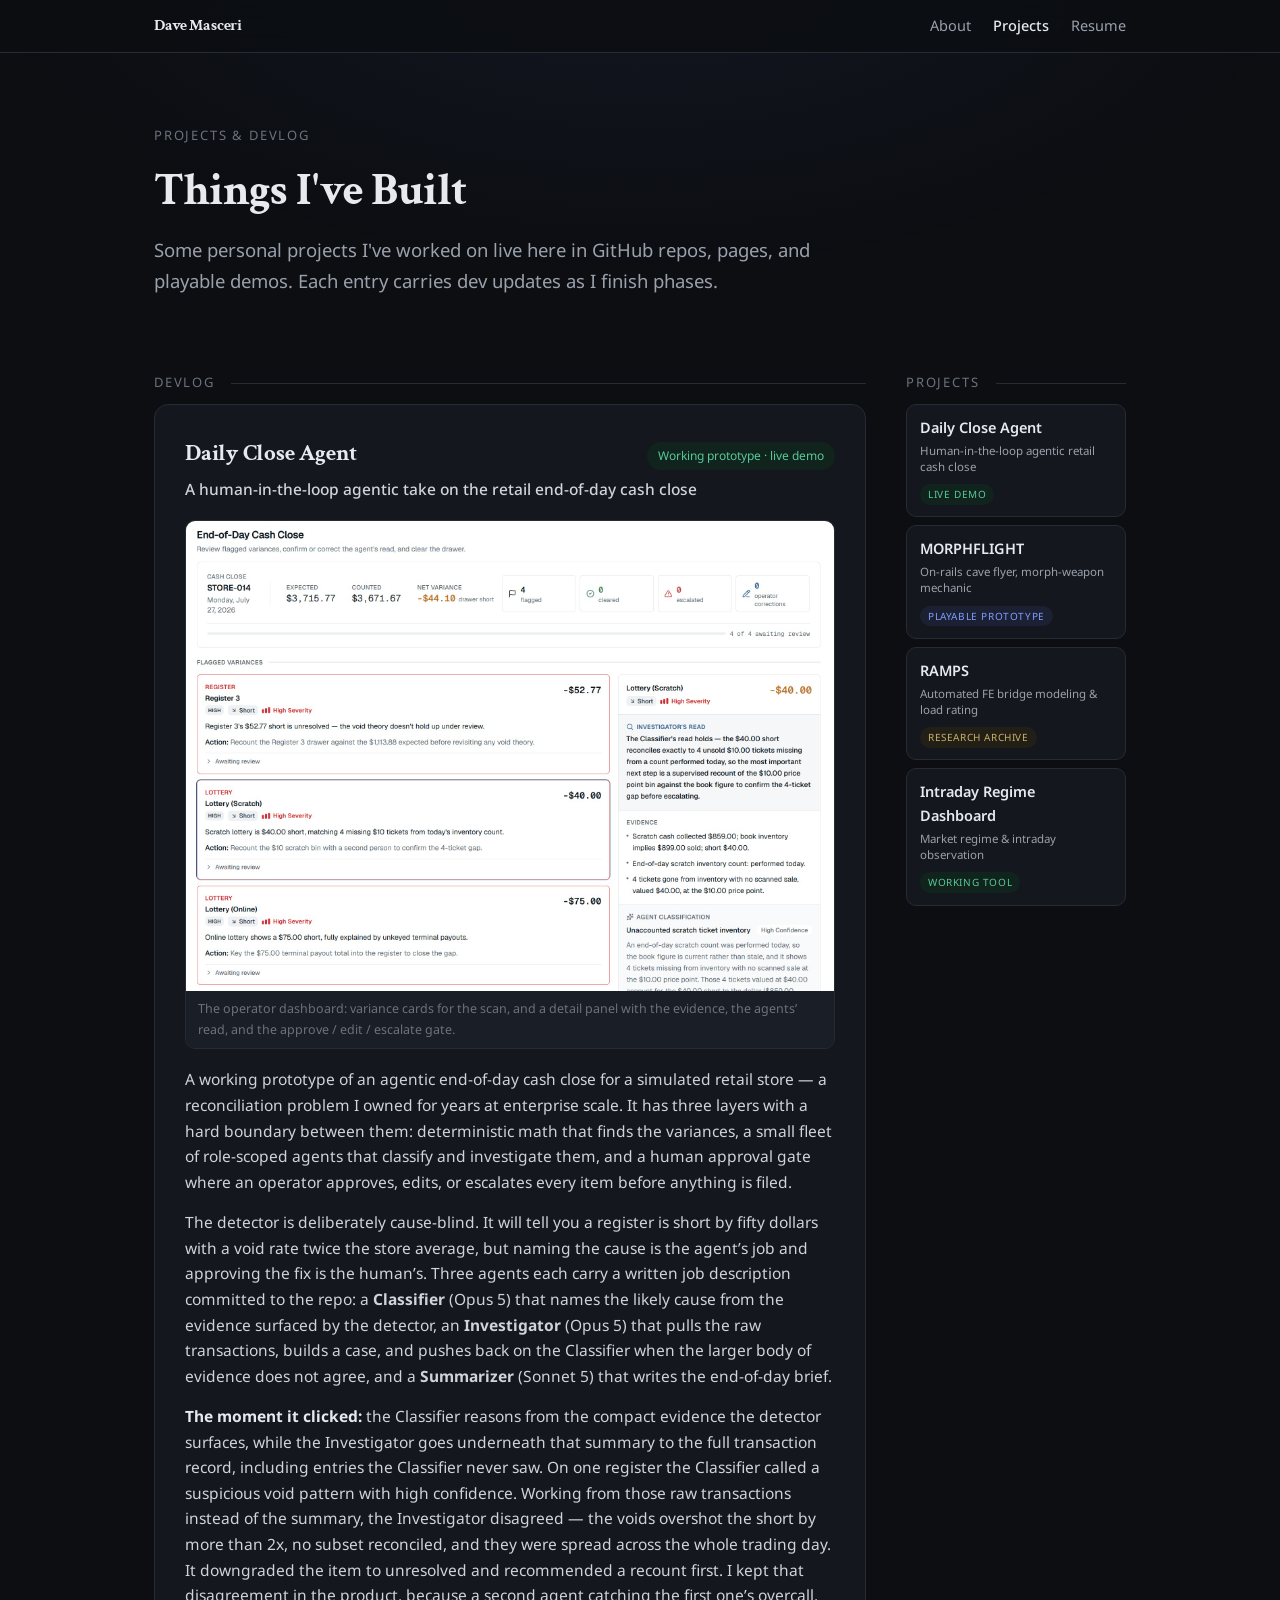
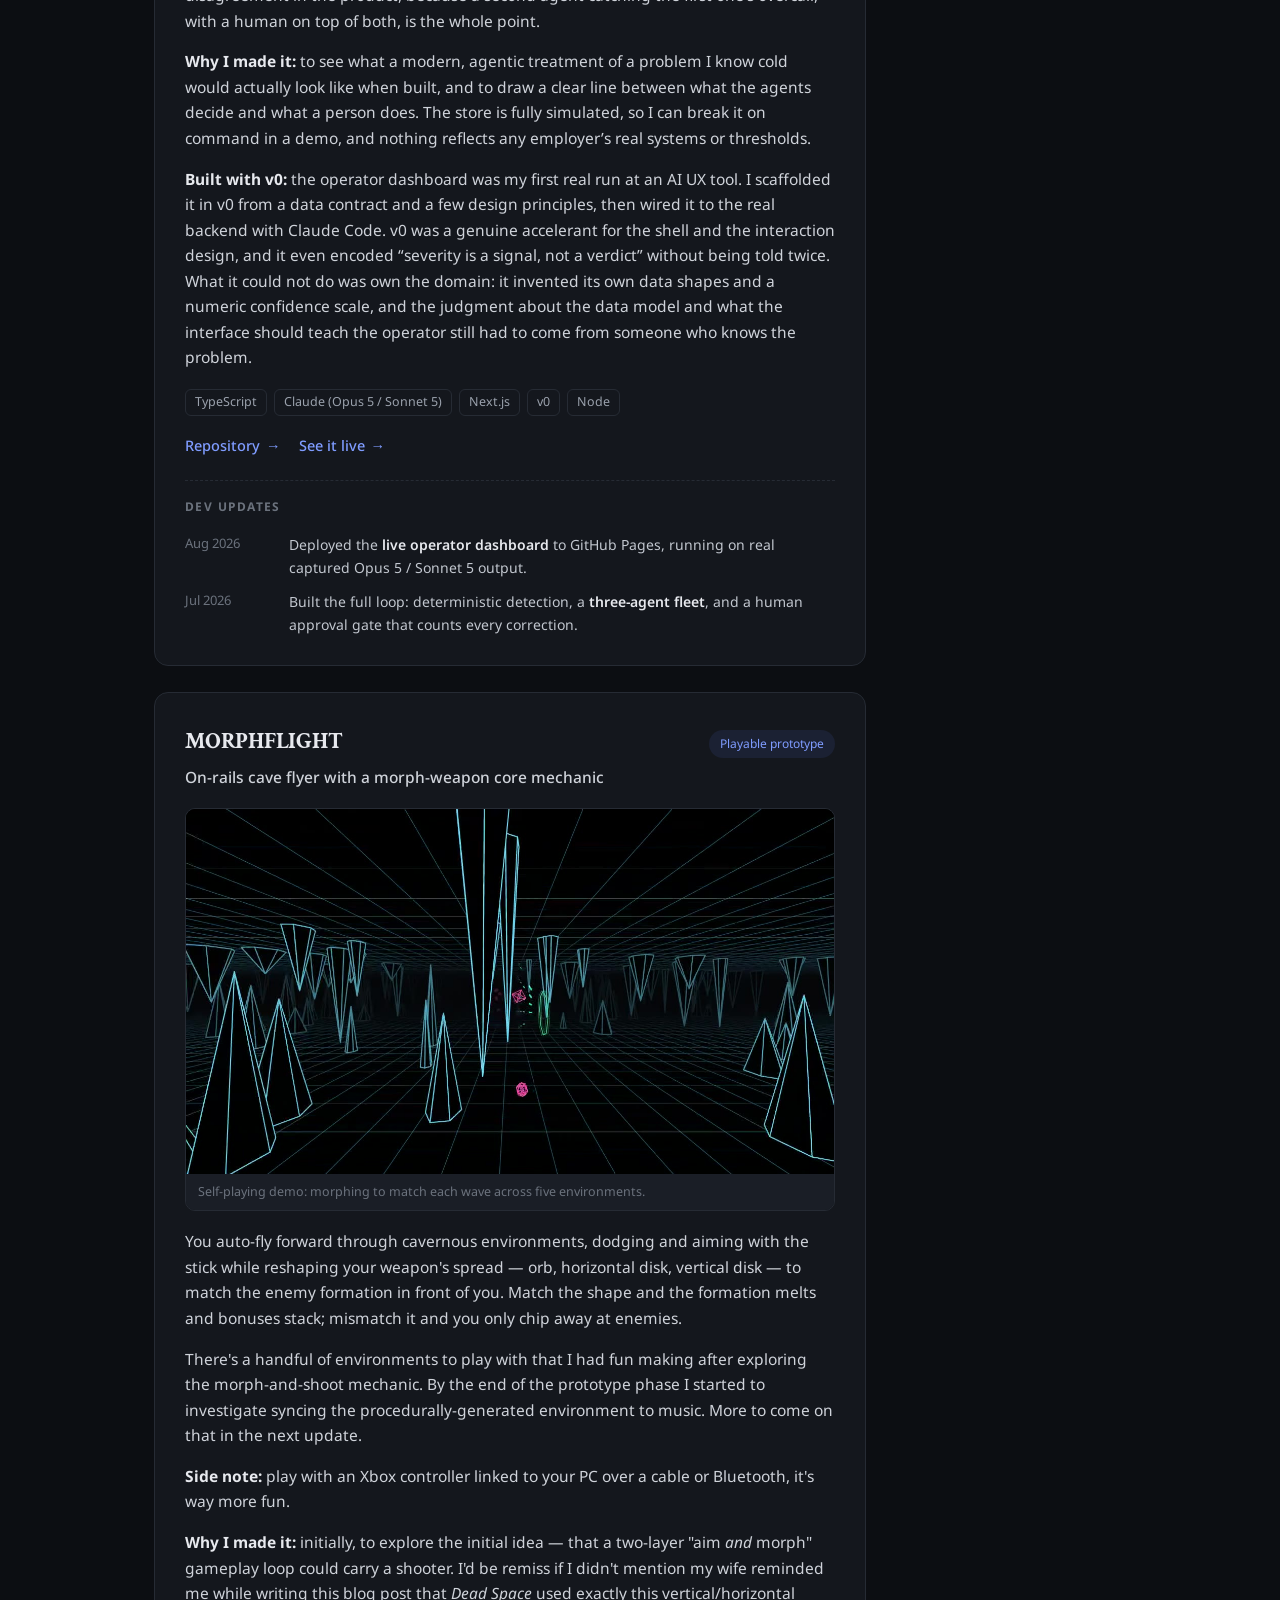
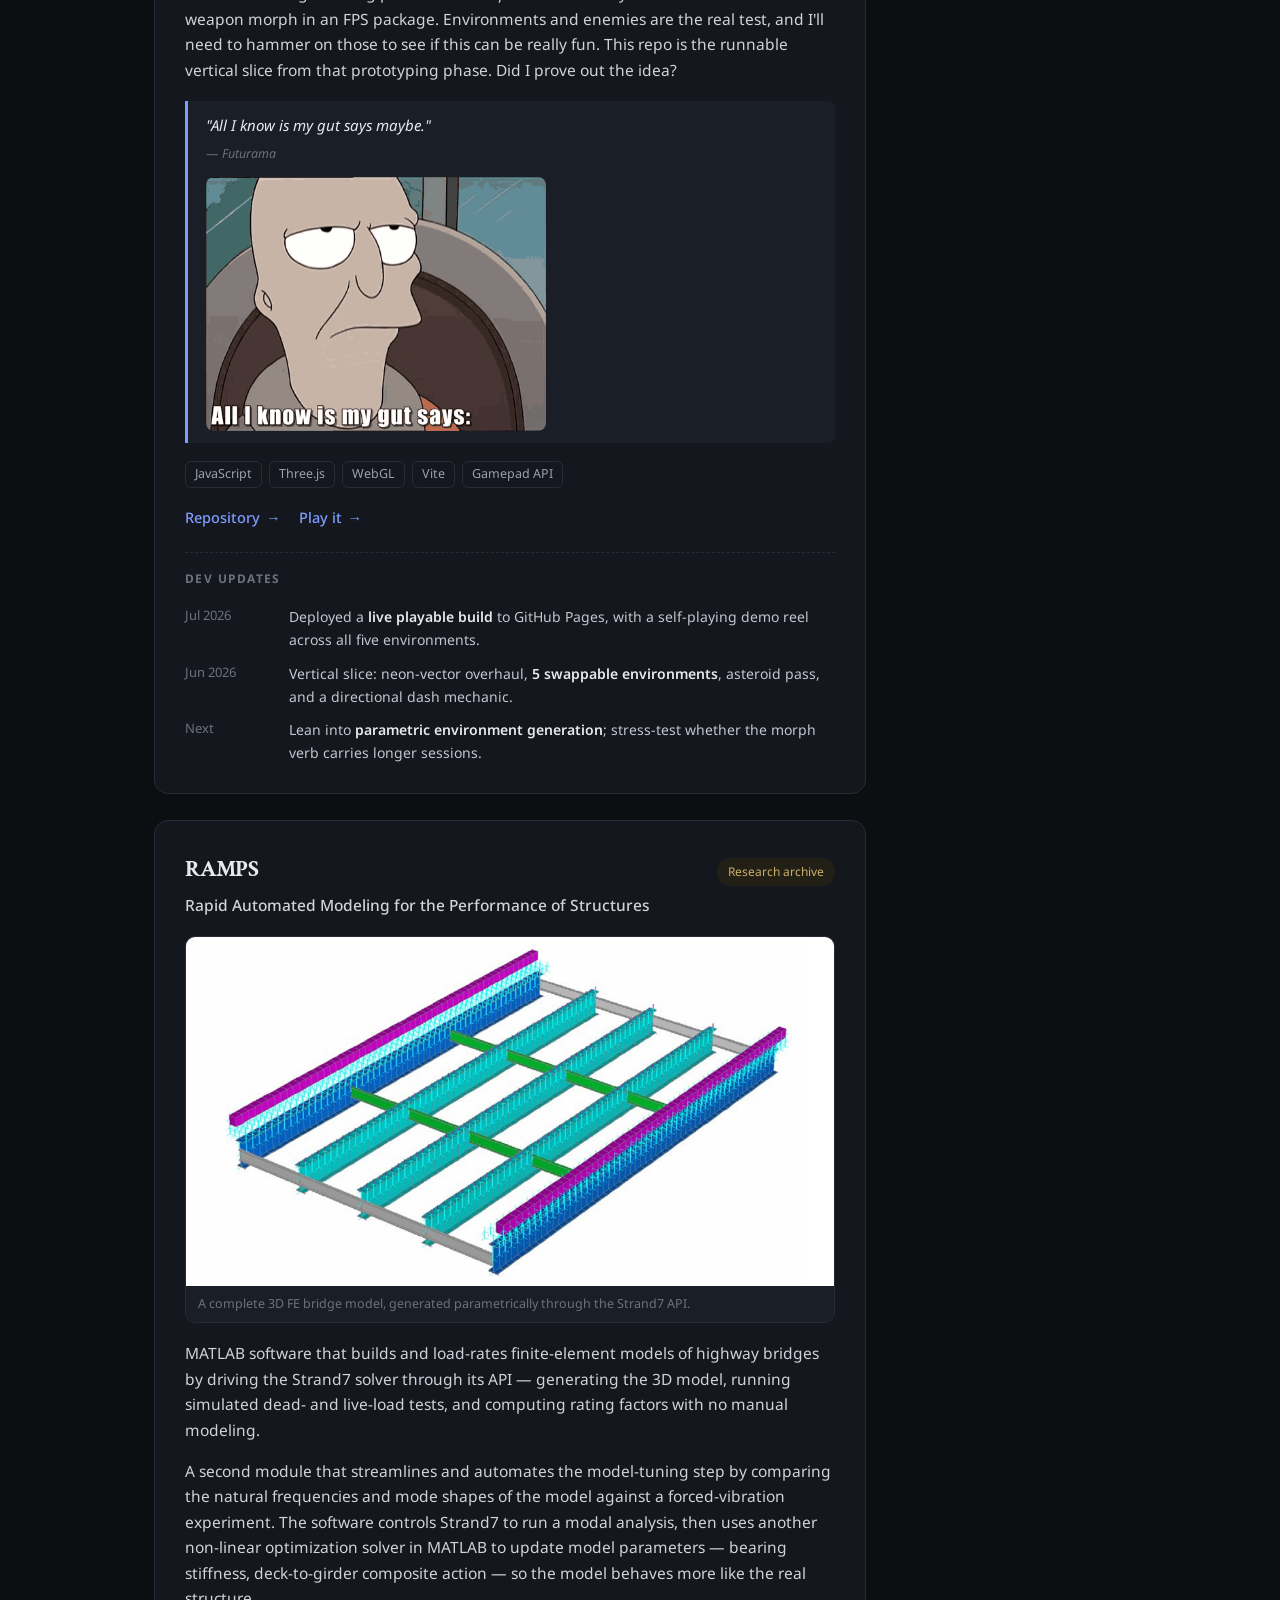
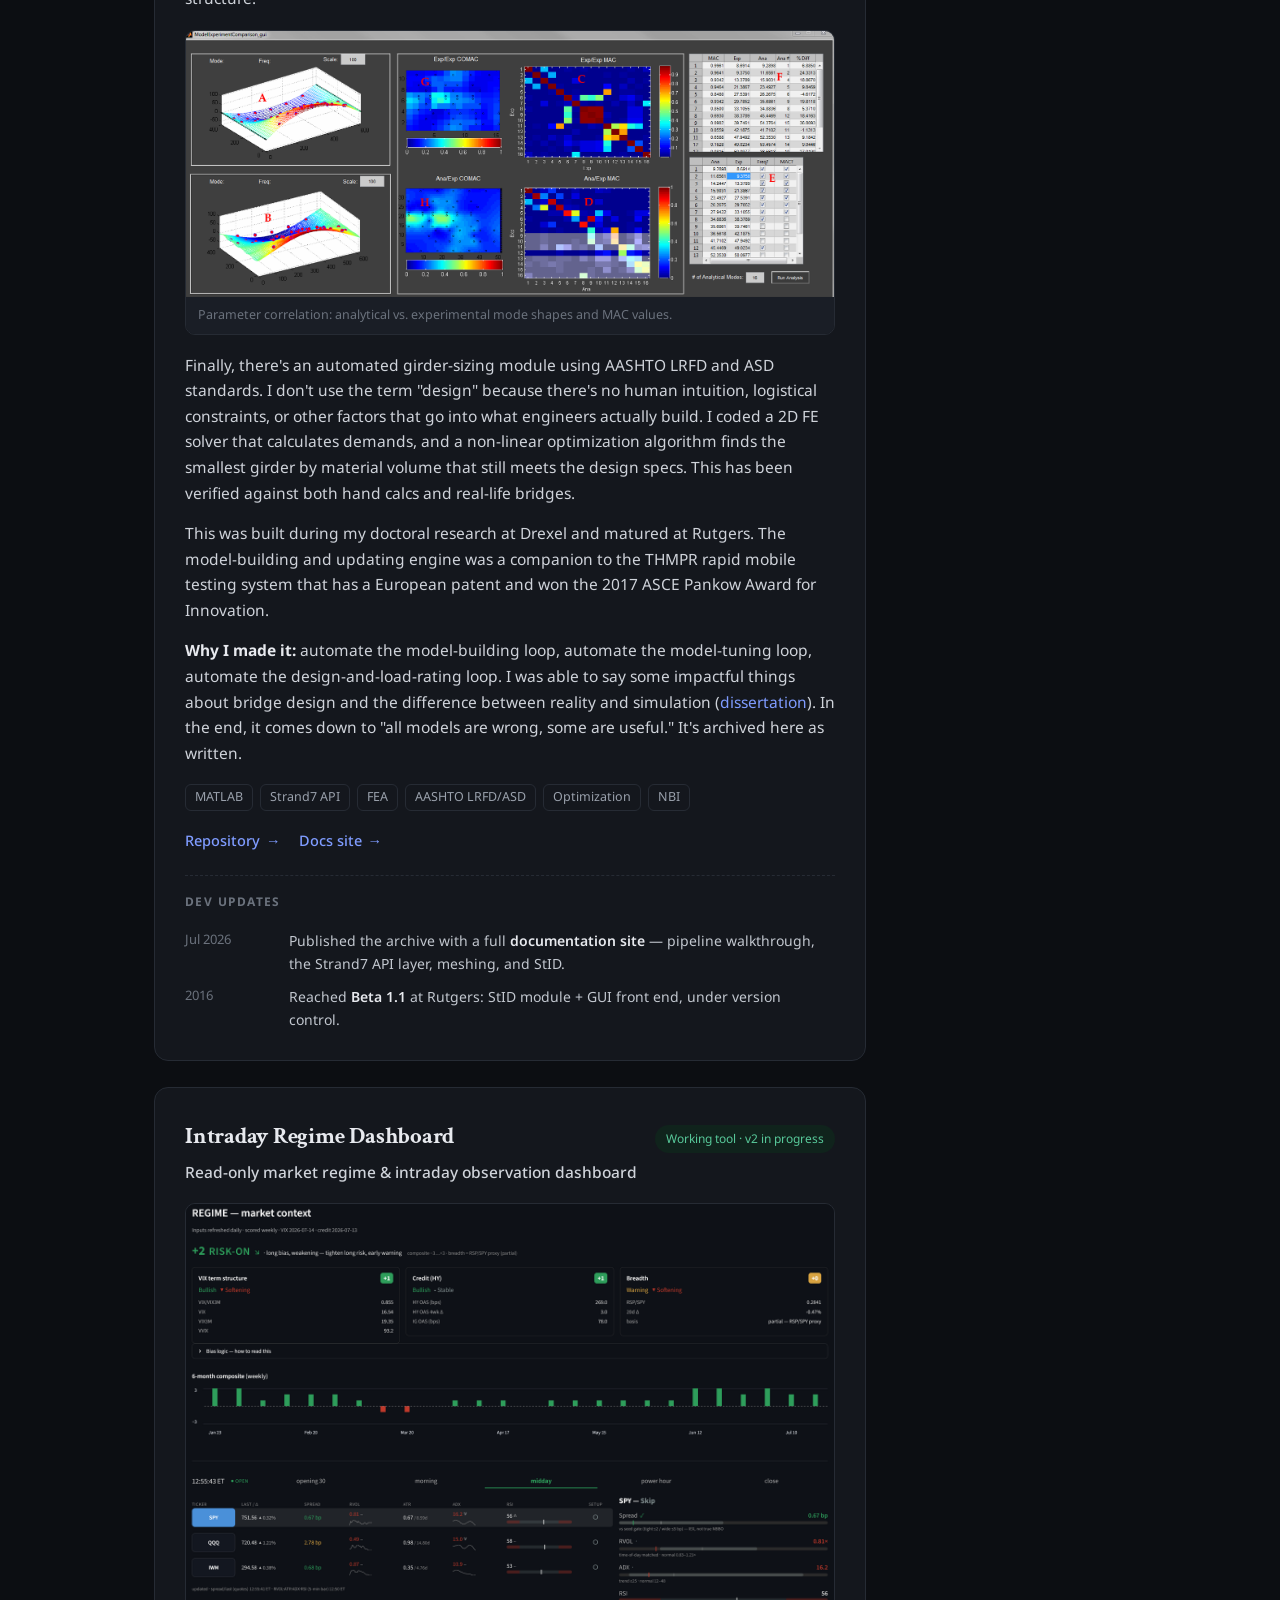
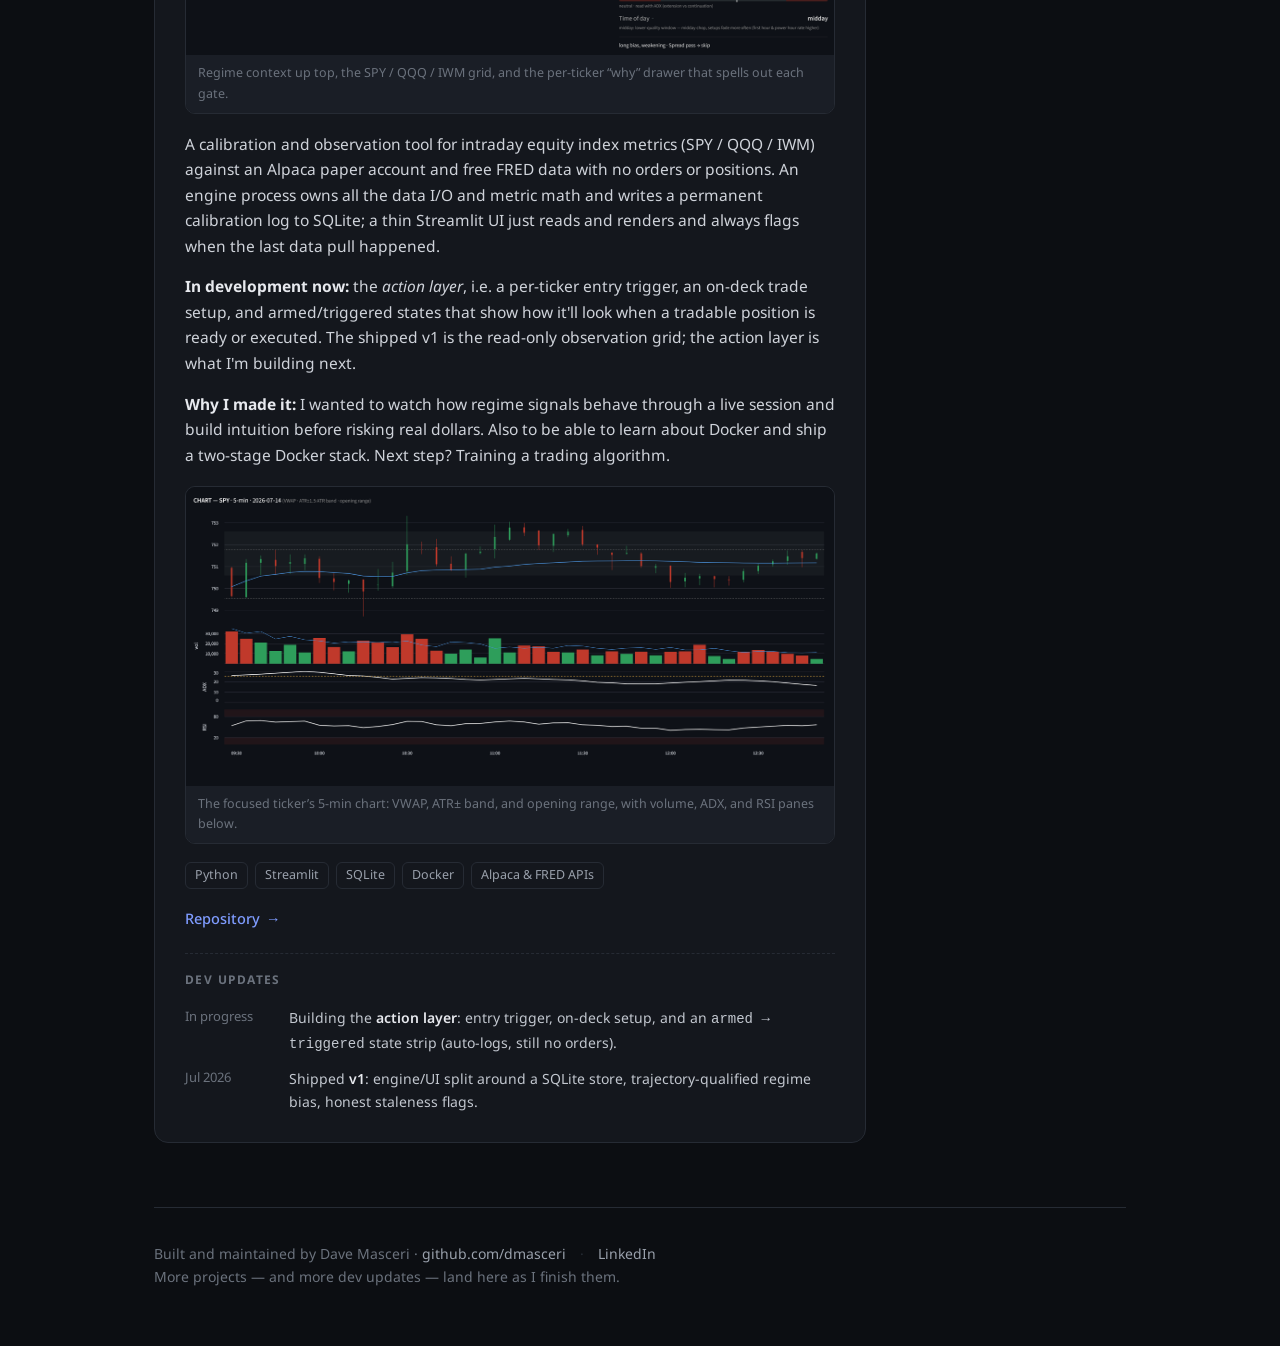
==== commit 9d1b3350: "Add 'Built with v0' beat to Daily Close Agent card Co-Authored-By: Claude Opus 4.8 <noreply@anthropi" ====
--- a/devlog.html
+++ b/devlog.html
@@ -127,6 +127,15 @@
               what the agents decide and what a person does. The store is fully simulated, so I can break
               it on command in a demo, and nothing reflects any employer&rsquo;s real systems or thresholds.
             </p>
+            <p>
+              <b style="color:var(--ink)">Built with v0:</b> the operator dashboard was my first real run
+              at an AI UX tool. I scaffolded it in v0 from a data contract and a few design principles, then
+              wired it to the real backend with Claude Code. v0 was a genuine accelerant for the shell and
+              the interaction design, and it even encoded &ldquo;severity is a signal, not a verdict&rdquo;
+              without being told twice. What it could not do was own the domain: it invented its own data
+              shapes and a numeric confidence scale, and the judgment about the data model and what the
+              interface should teach the operator still had to come from someone who knows the problem.
+            </p>
 
             <div class="tags">
               <span class="tag">TypeScript</span>
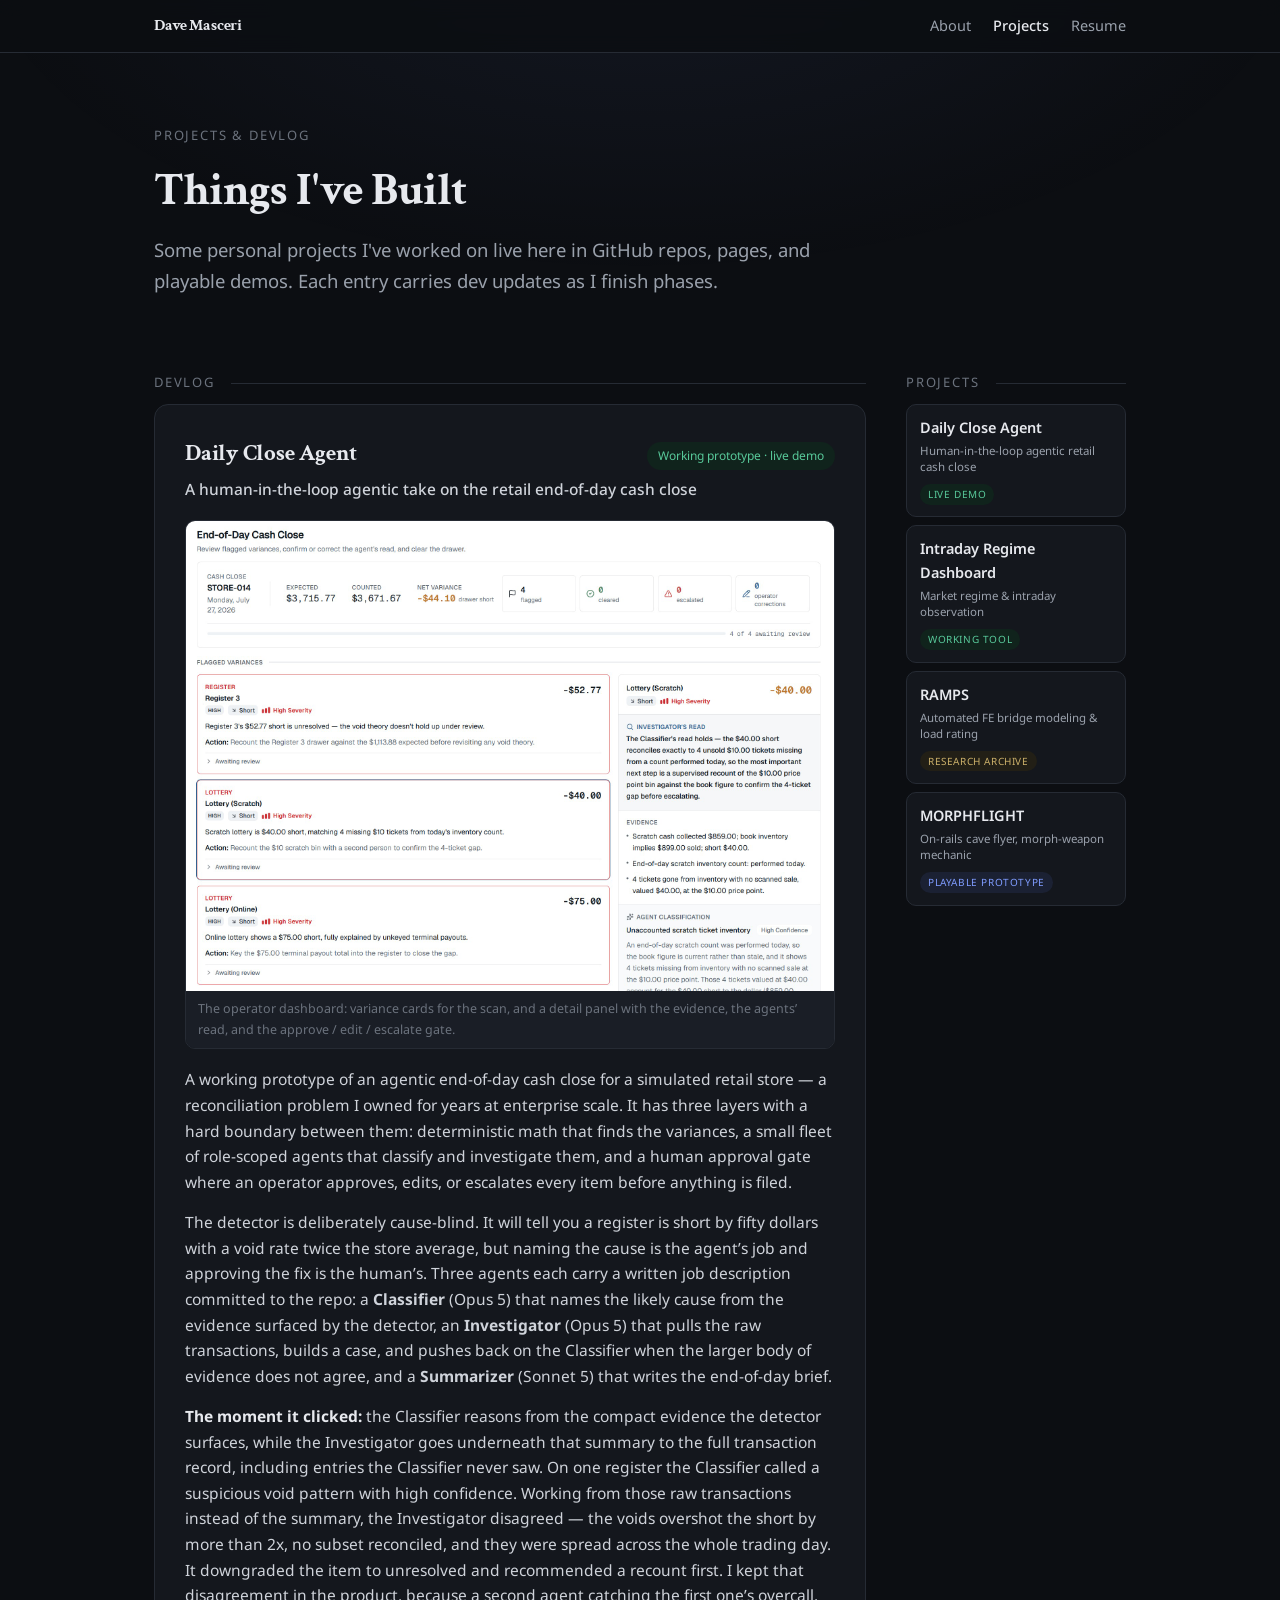
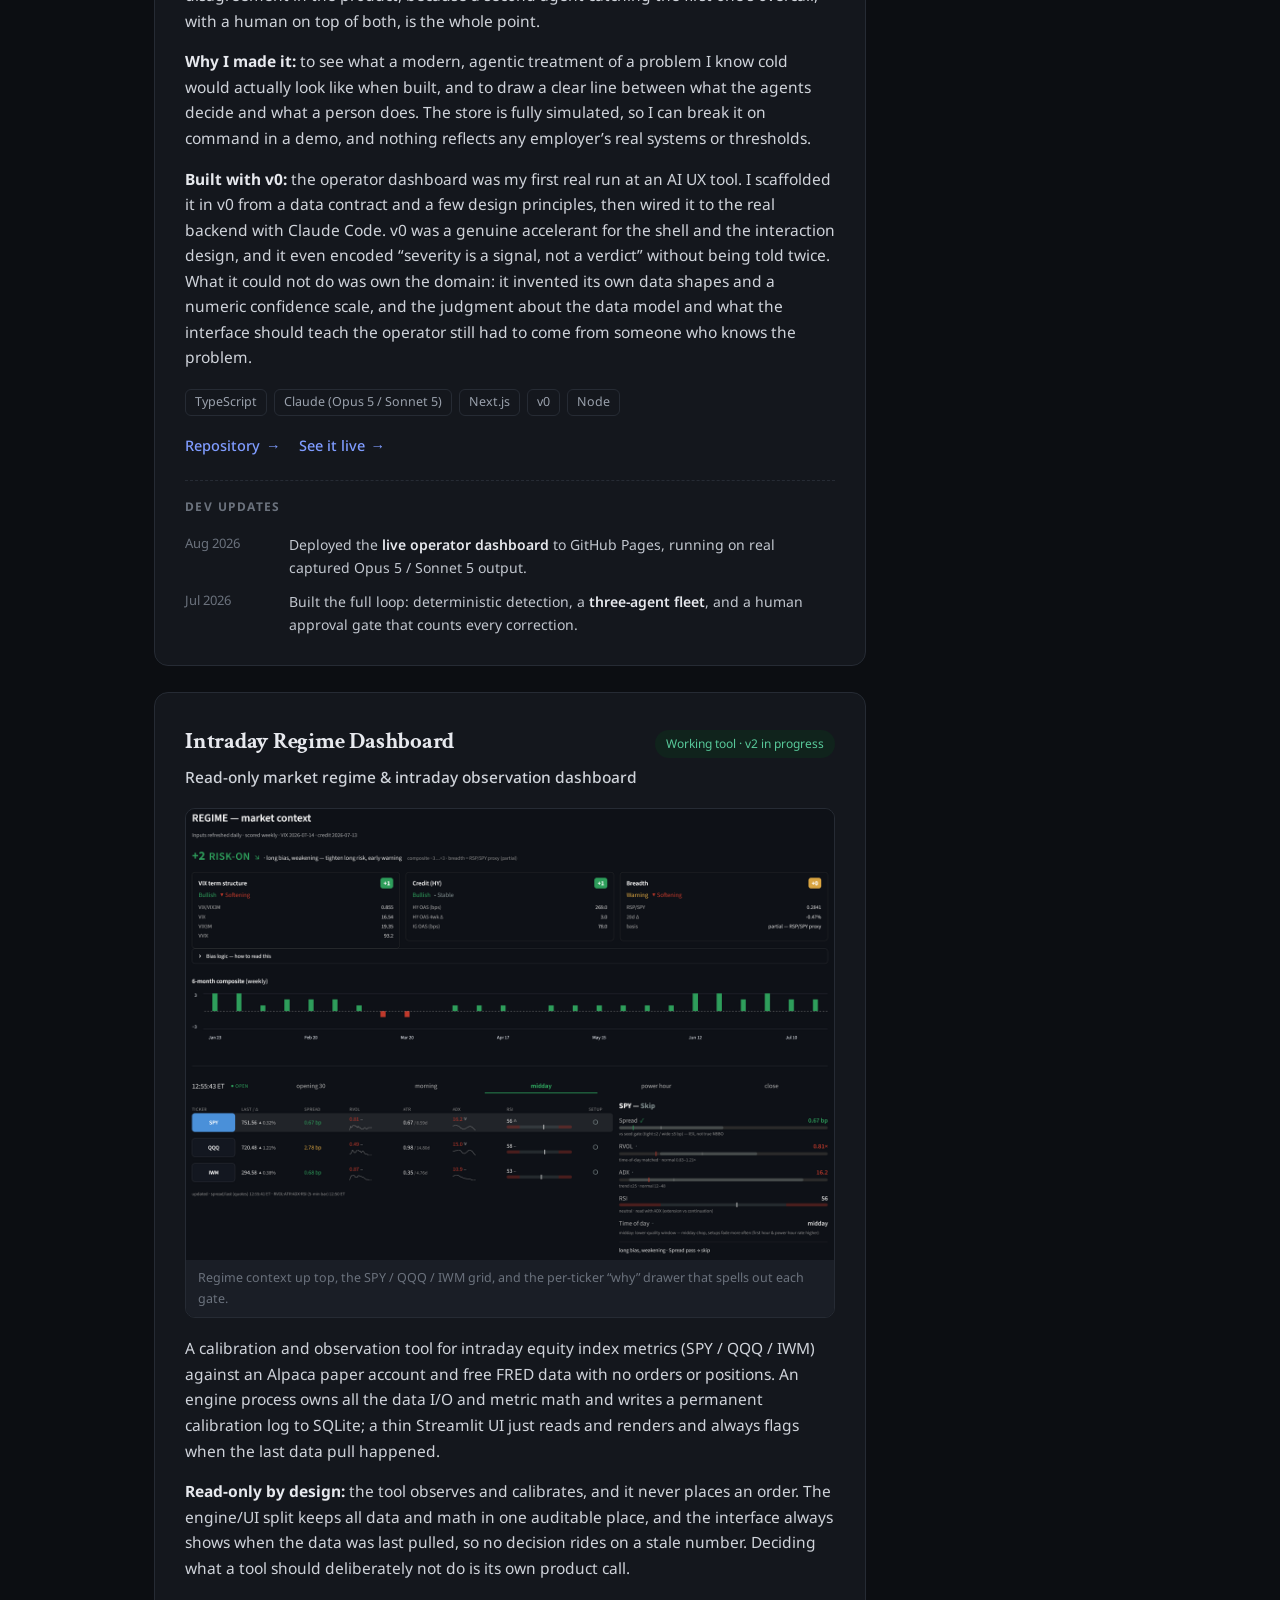
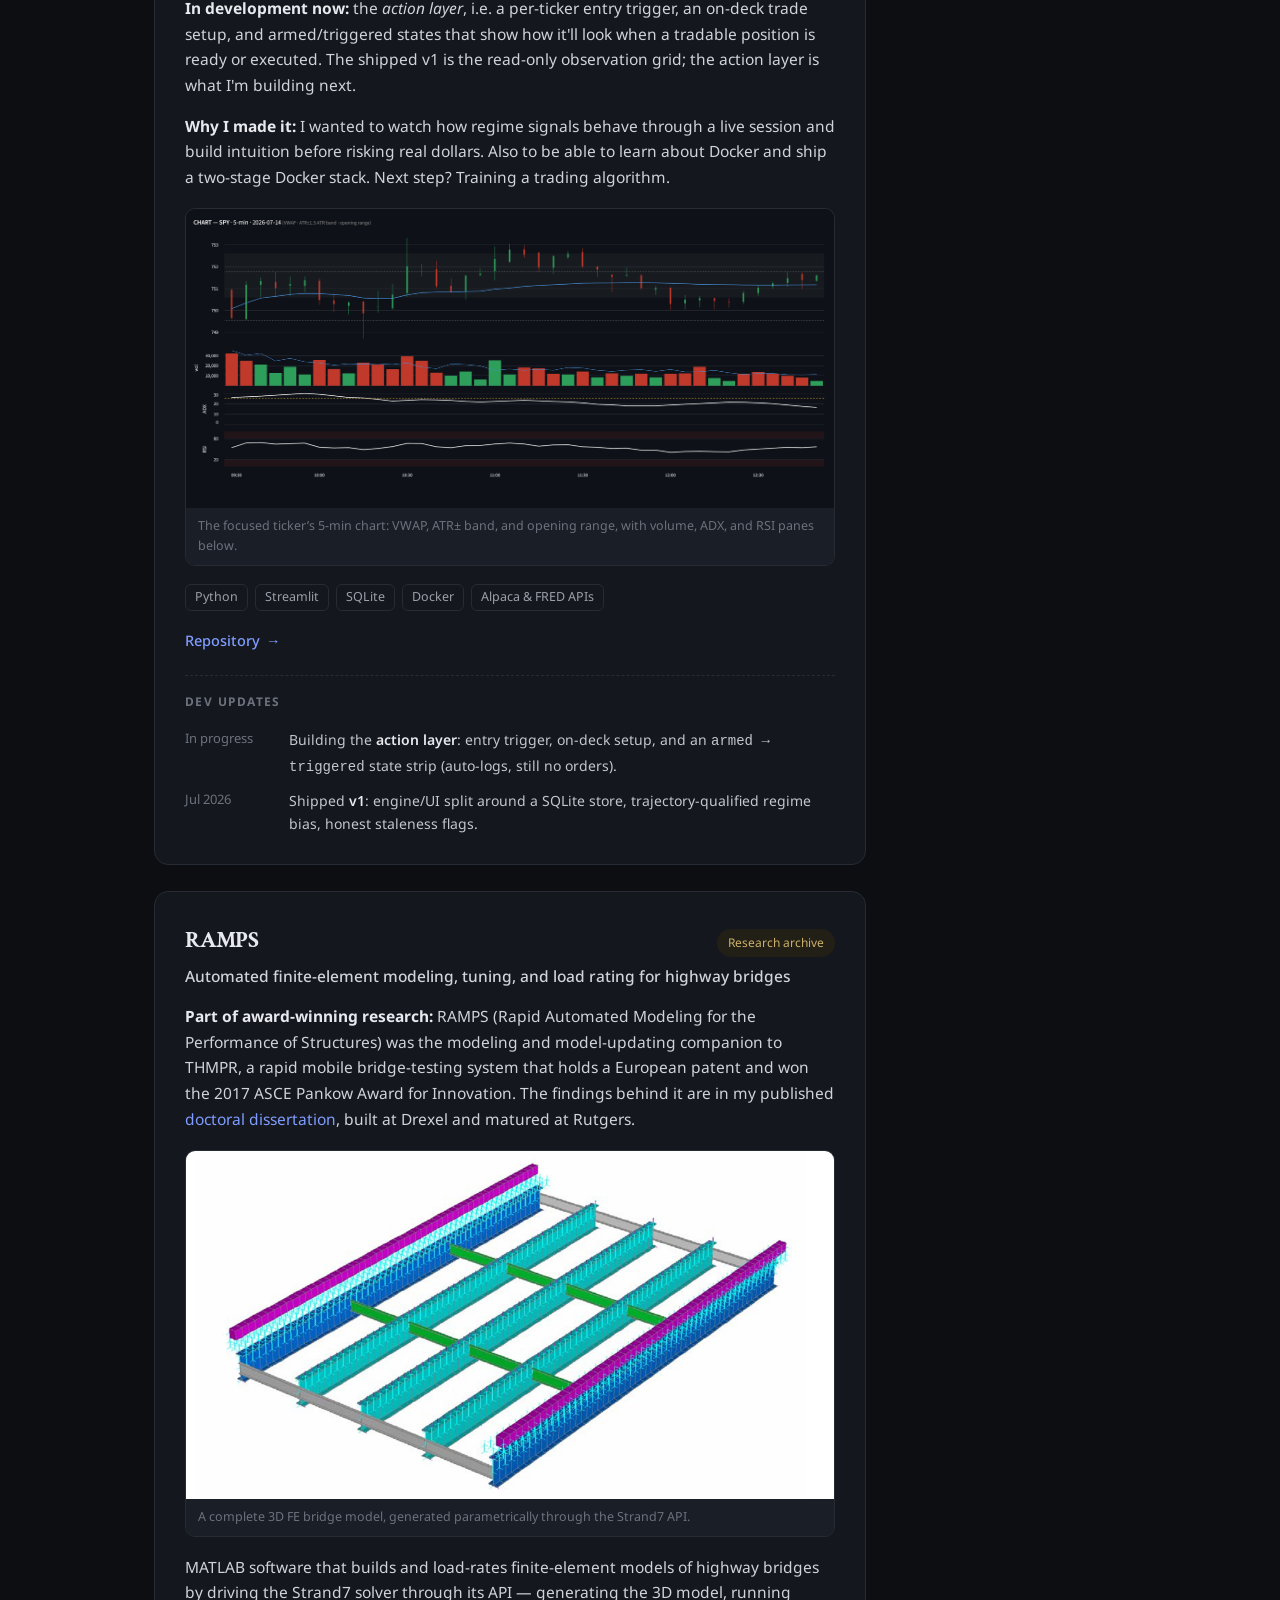
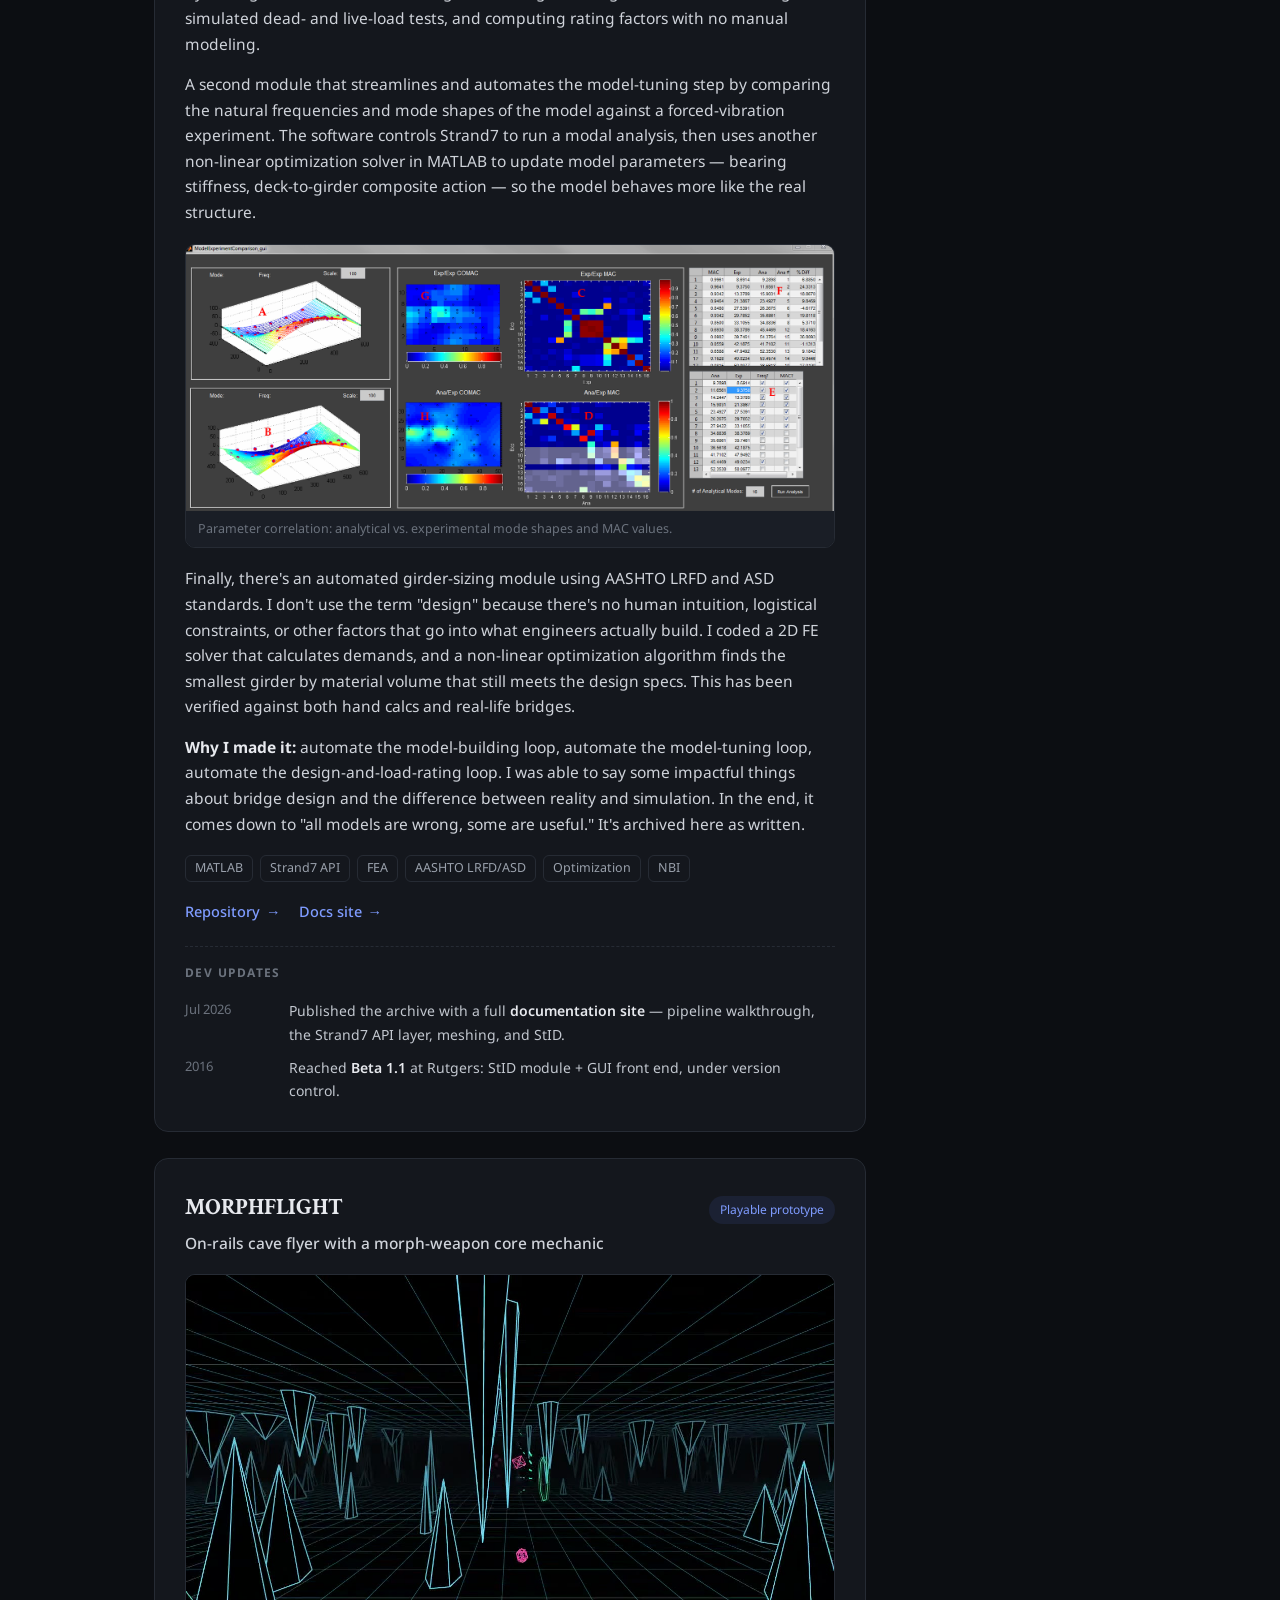
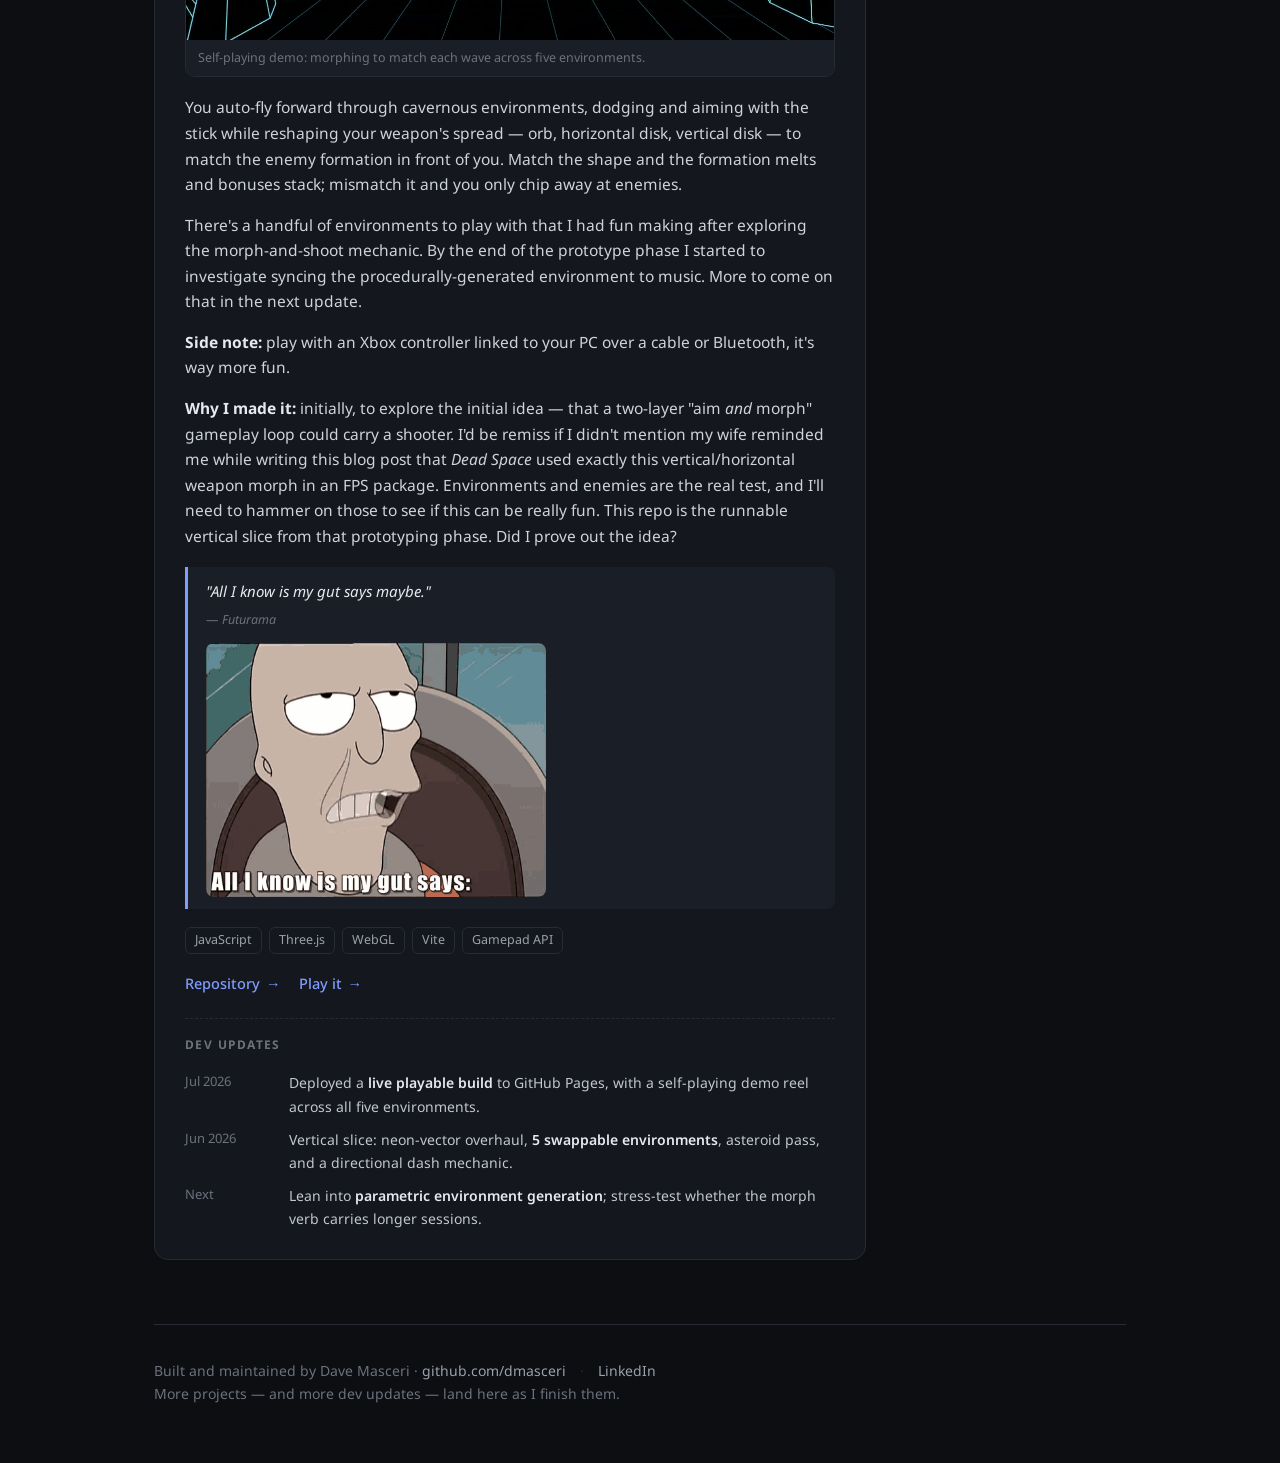
==== commit 4037dd79: "Reorder projects (agentic + finance first); sharpen Intraday + RAMPS beats Co-Authored-By: Claude Op" ====
--- a/devlog.html
+++ b/devlog.html
@@ -4,7 +4,7 @@
 <meta charset="UTF-8" />
 <meta name="viewport" content="width=device-width, initial-scale=1.0" />
 <title>Devlog — Dave Masceri</title>
-<meta name="description" content="A running log of things I build — an agentic ops prototype, a research code base, a game, and a market observation tool — with dev updates as I finish phases." />
+<meta name="description" content="A running log of things I build — an agentic ops prototype, a market observation tool, a research code base, and a game — with dev updates as I finish phases." />
 <link rel="icon" href="favicon.svg" type="image/svg+xml" />
 <link rel="icon" href="favicon.png" sizes="64x64" />
 <link rel="preconnect" href="https://fonts.googleapis.com" />
@@ -12,7 +12,7 @@
 <link href="https://fonts.googleapis.com/css2?family=Crimson+Text:ital,wght@0,400;0,600;0,700;1,400&family=Noto+Sans:wght@400;500;600;700&display=swap" rel="stylesheet" />
 <meta property="og:type" content="website" />
 <meta property="og:title" content="Projects &amp; Devlog — Dave Masceri" />
-<meta property="og:description" content="A running log of things I build — an agentic ops prototype, a research code base, a game, and a market observation tool — with dev updates." />
+<meta property="og:description" content="A running log of things I build — an agentic ops prototype, a market observation tool, a research code base, and a game — with dev updates." />
 <meta property="og:image" content="https://dmasceri.github.io/img/og-image.jpg" />
 <meta property="og:url" content="https://dmasceri.github.io/devlog.html" />
 <meta name="twitter:card" content="summary_large_image" />
@@ -53,10 +53,10 @@
             </a>
           </li>
           <li>
-            <a href="#morphflight">
-              <span class="pi-title">MORPHFLIGHT</span>
-              <span class="pi-tag">On-rails cave flyer, morph-weapon mechanic</span>
-              <span class="pi-label">Playable prototype</span>
+            <a href="#intraday">
+              <span class="pi-title">Intraday Regime Dashboard</span>
+              <span class="pi-tag">Market regime &amp; intraday observation</span>
+              <span class="pi-label wip">Working tool</span>
             </a>
           </li>
           <li>
@@ -67,10 +67,10 @@
             </a>
           </li>
           <li>
-            <a href="#intraday">
-              <span class="pi-title">Intraday Regime Dashboard</span>
-              <span class="pi-tag">Market regime &amp; intraday observation</span>
-              <span class="pi-label wip">Working tool</span>
+            <a href="#morphflight">
+              <span class="pi-title">MORPHFLIGHT</span>
+              <span class="pi-tag">On-rails cave flyer, morph-weapon mechanic</span>
+              <span class="pi-label">Playable prototype</span>
             </a>
           </li>
         </ul>
@@ -158,6 +158,146 @@
             </div>
           </article>
 
+          <!-- INTRADAY DASHBOARD -->
+          <article class="card" id="intraday">
+            <div class="card-top">
+              <h3><a href="https://github.com/dmasceri/intraday-regime-dashboard">Intraday Regime Dashboard</a></h3>
+              <span class="status wip">Working tool &middot; v2 in progress</span>
+            </div>
+            <p class="tagline">Read-only market regime &amp; intraday observation dashboard</p>
+
+            <figure class="figure">
+              <img src="img/intraday-regime.png" alt="Dashboard: regime context up top, the SPY/QQQ/IWM intraday grid, and the per-ticker why drawer" />
+              <figcaption>Regime context up top, the SPY / QQQ / IWM grid, and the per-ticker &ldquo;why&rdquo; drawer that spells out each gate.</figcaption>
+            </figure>
+
+            <p>
+              A calibration and observation tool for intraday equity index metrics (SPY / QQQ / IWM)
+              against an Alpaca paper account and free FRED data with no orders or positions. An engine
+              process owns all the data I/O and metric math and writes a permanent calibration log to
+              SQLite; a thin Streamlit UI just reads and renders and always flags when the last data
+              pull happened.
+            </p>
+            <p>
+              <b style="color:var(--ink)">Read-only by design:</b> the tool observes and calibrates, and it
+              never places an order. The engine/UI split keeps all data and math in one auditable place, and
+              the interface always shows when the data was last pulled, so no decision rides on a stale
+              number. Deciding what a tool should deliberately not do is its own product call.
+            </p>
+            <p>
+              <b style="color:var(--ink)">In development now:</b> the <em>action layer</em>, i.e. a
+              per-ticker entry trigger, an on-deck trade setup, and armed/triggered states that show how
+              it'll look when a tradable position is ready or executed. The shipped v1 is the read-only
+              observation grid; the action layer is what I'm building next.
+            </p>
+            <p>
+              <b style="color:var(--ink)">Why I made it:</b> I wanted to watch how regime signals behave
+              through a live session and build intuition before risking real dollars. Also to be able to
+              learn about Docker and ship a two-stage Docker stack. Next step? Training a trading algorithm.
+            </p>
+
+            <figure class="figure">
+              <img src="img/intraday-chart.png" alt="SPY 5-minute chart with VWAP, ATR band, opening range, and volume, ADX and RSI panes" />
+              <figcaption>The focused ticker&rsquo;s 5-min chart: VWAP, ATR&plusmn; band, and opening range, with volume, ADX, and RSI panes below.</figcaption>
+            </figure>
+
+            <div class="tags">
+              <span class="tag">Python</span>
+              <span class="tag">Streamlit</span>
+              <span class="tag">SQLite</span>
+              <span class="tag">Docker</span>
+              <span class="tag">Alpaca &amp; FRED APIs</span>
+            </div>
+            <div class="links">
+              <a href="https://github.com/dmasceri/intraday-regime-dashboard">Repository <span class="arrow">&rarr;</span></a>
+            </div>
+
+            <div class="devlog">
+              <h4>Dev updates</h4>
+              <ul>
+                <li><time>In progress</time><span>Building the <b>action layer</b>: entry trigger, on-deck setup, and an <code>armed &rarr; triggered</code> state strip (auto-logs, still no orders).</span></li>
+                <li><time>Jul 2026</time><span>Shipped <b>v1</b>: engine/UI split around a SQLite store, trajectory-qualified regime bias, honest staleness flags.</span></li>
+              </ul>
+            </div>
+          </article>
+
+          <!-- RAMPS -->
+          <article class="card" id="ramps">
+            <div class="card-top">
+              <h3><a href="https://github.com/dmasceri/ramps">RAMPS</a></h3>
+              <span class="status archive">Research archive</span>
+            </div>
+            <p class="tagline">Automated finite-element modeling, tuning, and load rating for highway bridges</p>
+
+            <p>
+              <b style="color:var(--ink)">Part of award-winning research:</b> RAMPS (Rapid Automated Modeling
+              for the Performance of Structures) was the modeling and model-updating companion to THMPR, a
+              rapid mobile bridge-testing system that holds a European patent and won the 2017 ASCE Pankow
+              Award for Innovation. The findings behind it are in my published
+              <a href="https://researchdiscovery.drexel.edu/esploro/outputs/doctoral/Examination-of-bridge-performance-through-the/991014632301604721" rel="external">doctoral dissertation</a>,
+              built at Drexel and matured at Rutgers.
+            </p>
+
+            <figure class="figure">
+              <img src="img/ramps-model.png" alt="3D finite-element model of a highway bridge generated by RAMPS" />
+              <figcaption>A complete 3D FE bridge model, generated parametrically through the Strand7 API.</figcaption>
+            </figure>
+
+            <p>
+              MATLAB software that builds and load-rates finite-element models of highway bridges by
+              driving the Strand7 solver through its API &mdash; generating the 3D model, running
+              simulated dead- and live-load tests, and computing rating factors with no manual modeling.
+            </p>
+            <p>
+              A second module that streamlines and automates the model-tuning step by comparing the
+              natural frequencies and mode shapes of the model against a forced-vibration experiment.
+              The software controls Strand7 to run a modal analysis, then uses another non-linear
+              optimization solver in MATLAB to update model parameters &mdash; bearing stiffness,
+              deck-to-girder composite action &mdash; so the model behaves more like the real structure.
+            </p>
+
+            <figure class="figure">
+              <img src="img/ramps-mode-shape.png" alt="Analytical vs experimental mode-shape and MAC correlation" />
+              <figcaption>Parameter correlation: analytical vs. experimental mode shapes and MAC values.</figcaption>
+            </figure>
+
+            <p>
+              Finally, there's an automated girder-sizing module using AASHTO LRFD and ASD standards.
+              I don't use the term "design" because there's no human intuition, logistical constraints,
+              or other factors that go into what engineers actually build. I coded a 2D FE solver that
+              calculates demands, and a non-linear optimization algorithm finds the smallest girder by
+              material volume that still meets the design specs. This has been verified against both
+              hand calcs and real-life bridges.
+            </p>
+            <p>
+              <b style="color:var(--ink)">Why I made it:</b> automate the model-building loop, automate
+              the model-tuning loop, automate the design-and-load-rating loop. I was able to say some
+              impactful things about bridge design and the difference between reality and simulation. In
+              the end, it comes down to "all models are wrong, some are useful." It's archived here as written.
+            </p>
+
+            <div class="tags">
+              <span class="tag">MATLAB</span>
+              <span class="tag">Strand7 API</span>
+              <span class="tag">FEA</span>
+              <span class="tag">AASHTO LRFD/ASD</span>
+              <span class="tag">Optimization</span>
+              <span class="tag">NBI</span>
+            </div>
+            <div class="links">
+              <a href="https://github.com/dmasceri/ramps">Repository <span class="arrow">&rarr;</span></a>
+              <a href="https://dmasceri.github.io/ramps/">Docs site <span class="arrow">&rarr;</span></a>
+            </div>
+
+            <div class="devlog">
+              <h4>Dev updates</h4>
+              <ul>
+                <li><time>Jul 2026</time><span>Published the archive with a full <b>documentation site</b> — pipeline walkthrough, the Strand7 API layer, meshing, and StID.</span></li>
+                <li><time>2016</time><span>Reached <b>Beta 1.1</b> at Rutgers: StID module + GUI front end, under version control.</span></li>
+              </ul>
+            </div>
+          </article>
+
           <!-- MORPHFLIGHT -->
           <article class="card" id="morphflight">
             <div class="card-top">
@@ -223,137 +363,6 @@
                 <li><time>Jul 2026</time><span>Deployed a <b>live playable build</b> to GitHub Pages, with a self-playing demo reel across all five environments.</span></li>
                 <li><time>Jun 2026</time><span>Vertical slice: neon-vector overhaul, <b>5 swappable environments</b>, asteroid pass, and a directional dash mechanic.</span></li>
                 <li><time>Next</time><span>Lean into <b>parametric environment generation</b>; stress-test whether the morph verb carries longer sessions.</span></li>
-              </ul>
-            </div>
-          </article>
-
-          <!-- RAMPS -->
-          <article class="card" id="ramps">
-            <div class="card-top">
-              <h3><a href="https://github.com/dmasceri/ramps">RAMPS</a></h3>
-              <span class="status archive">Research archive</span>
-            </div>
-            <p class="tagline">Rapid Automated Modeling for the Performance of Structures</p>
-
-            <figure class="figure">
-              <img src="img/ramps-model.png" alt="3D finite-element model of a highway bridge generated by RAMPS" />
-              <figcaption>A complete 3D FE bridge model, generated parametrically through the Strand7 API.</figcaption>
-            </figure>
-
-            <p>
-              MATLAB software that builds and load-rates finite-element models of highway bridges by
-              driving the Strand7 solver through its API &mdash; generating the 3D model, running
-              simulated dead- and live-load tests, and computing rating factors with no manual modeling.
-            </p>
-            <p>
-              A second module that streamlines and automates the model-tuning step by comparing the
-              natural frequencies and mode shapes of the model against a forced-vibration experiment.
-              The software controls Strand7 to run a modal analysis, then uses another non-linear
-              optimization solver in MATLAB to update model parameters &mdash; bearing stiffness,
-              deck-to-girder composite action &mdash; so the model behaves more like the real structure.
-            </p>
-
-            <figure class="figure">
-              <img src="img/ramps-mode-shape.png" alt="Analytical vs experimental mode-shape and MAC correlation" />
-              <figcaption>Parameter correlation: analytical vs. experimental mode shapes and MAC values.</figcaption>
-            </figure>
-
-            <p>
-              Finally, there's an automated girder-sizing module using AASHTO LRFD and ASD standards.
-              I don't use the term "design" because there's no human intuition, logistical constraints,
-              or other factors that go into what engineers actually build. I coded a 2D FE solver that
-              calculates demands, and a non-linear optimization algorithm finds the smallest girder by
-              material volume that still meets the design specs. This has been verified against both
-              hand calcs and real-life bridges.
-            </p>
-            <p>
-              This was built during my doctoral research at Drexel and matured at Rutgers. The
-              model-building and updating engine was a companion to the THMPR rapid mobile testing
-              system that has a European patent and won the 2017 ASCE Pankow Award for Innovation.
-            </p>
-            <p>
-              <b style="color:var(--ink)">Why I made it:</b> automate the model-building loop, automate
-              the model-tuning loop, automate the design-and-load-rating loop. I was able to say some
-              impactful things about bridge design and the difference between reality and simulation
-              (<a href="https://researchdiscovery.drexel.edu/esploro/outputs/doctoral/Examination-of-bridge-performance-through-the/991014632301604721" rel="external">dissertation</a>). In the end, it comes down to "all models are
-              wrong, some are useful." It's archived here as written.
-            </p>
-
-            <div class="tags">
-              <span class="tag">MATLAB</span>
-              <span class="tag">Strand7 API</span>
-              <span class="tag">FEA</span>
-              <span class="tag">AASHTO LRFD/ASD</span>
-              <span class="tag">Optimization</span>
-              <span class="tag">NBI</span>
-            </div>
-            <div class="links">
-              <a href="https://github.com/dmasceri/ramps">Repository <span class="arrow">&rarr;</span></a>
-              <a href="https://dmasceri.github.io/ramps/">Docs site <span class="arrow">&rarr;</span></a>
-            </div>
-
-            <div class="devlog">
-              <h4>Dev updates</h4>
-              <ul>
-                <li><time>Jul 2026</time><span>Published the archive with a full <b>documentation site</b> — pipeline walkthrough, the Strand7 API layer, meshing, and StID.</span></li>
-                <li><time>2016</time><span>Reached <b>Beta 1.1</b> at Rutgers: StID module + GUI front end, under version control.</span></li>
-              </ul>
-            </div>
-          </article>
-
-<!-- INTRADAY DASHBOARD -->
-          <article class="card" id="intraday">
-            <div class="card-top">
-              <h3><a href="https://github.com/dmasceri/intraday-regime-dashboard">Intraday Regime Dashboard</a></h3>
-              <span class="status wip">Working tool &middot; v2 in progress</span>
-            </div>
-            <p class="tagline">Read-only market regime &amp; intraday observation dashboard</p>
-
-            <figure class="figure">
-              <img src="img/intraday-regime.png" alt="Dashboard: regime context up top, the SPY/QQQ/IWM intraday grid, and the per-ticker why drawer" />
-              <figcaption>Regime context up top, the SPY / QQQ / IWM grid, and the per-ticker &ldquo;why&rdquo; drawer that spells out each gate.</figcaption>
-            </figure>
-
-            <p>
-              A calibration and observation tool for intraday equity index metrics (SPY / QQQ / IWM)
-              against an Alpaca paper account and free FRED data with no orders or positions. An engine
-              process owns all the data I/O and metric math and writes a permanent calibration log to
-              SQLite; a thin Streamlit UI just reads and renders and always flags when the last data
-              pull happened.
-            </p>
-            <p>
-              <b style="color:var(--ink)">In development now:</b> the <em>action layer</em>, i.e. a
-              per-ticker entry trigger, an on-deck trade setup, and armed/triggered states that show how
-              it'll look when a tradable position is ready or executed. The shipped v1 is the read-only
-              observation grid; the action layer is what I'm building next.
-            </p>
-            <p>
-              <b style="color:var(--ink)">Why I made it:</b> I wanted to watch how regime signals behave
-              through a live session and build intuition before risking real dollars. Also to be able to
-              learn about Docker and ship a two-stage Docker stack. Next step? Training a trading algorithm.
-            </p>
-
-            <figure class="figure">
-              <img src="img/intraday-chart.png" alt="SPY 5-minute chart with VWAP, ATR band, opening range, and volume, ADX and RSI panes" />
-              <figcaption>The focused ticker&rsquo;s 5-min chart: VWAP, ATR&plusmn; band, and opening range, with volume, ADX, and RSI panes below.</figcaption>
-            </figure>
-
-            <div class="tags">
-              <span class="tag">Python</span>
-              <span class="tag">Streamlit</span>
-              <span class="tag">SQLite</span>
-              <span class="tag">Docker</span>
-              <span class="tag">Alpaca &amp; FRED APIs</span>
-            </div>
-            <div class="links">
-              <a href="https://github.com/dmasceri/intraday-regime-dashboard">Repository <span class="arrow">&rarr;</span></a>
-            </div>
-
-            <div class="devlog">
-              <h4>Dev updates</h4>
-              <ul>
-                <li><time>In progress</time><span>Building the <b>action layer</b>: entry trigger, on-deck setup, and an <code>armed &rarr; triggered</code> state strip (auto-logs, still no orders).</span></li>
-                <li><time>Jul 2026</time><span>Shipped <b>v1</b>: engine/UI split around a SQLite store, trajectory-qualified regime bias, honest staleness flags.</span></li>
               </ul>
             </div>
           </article>
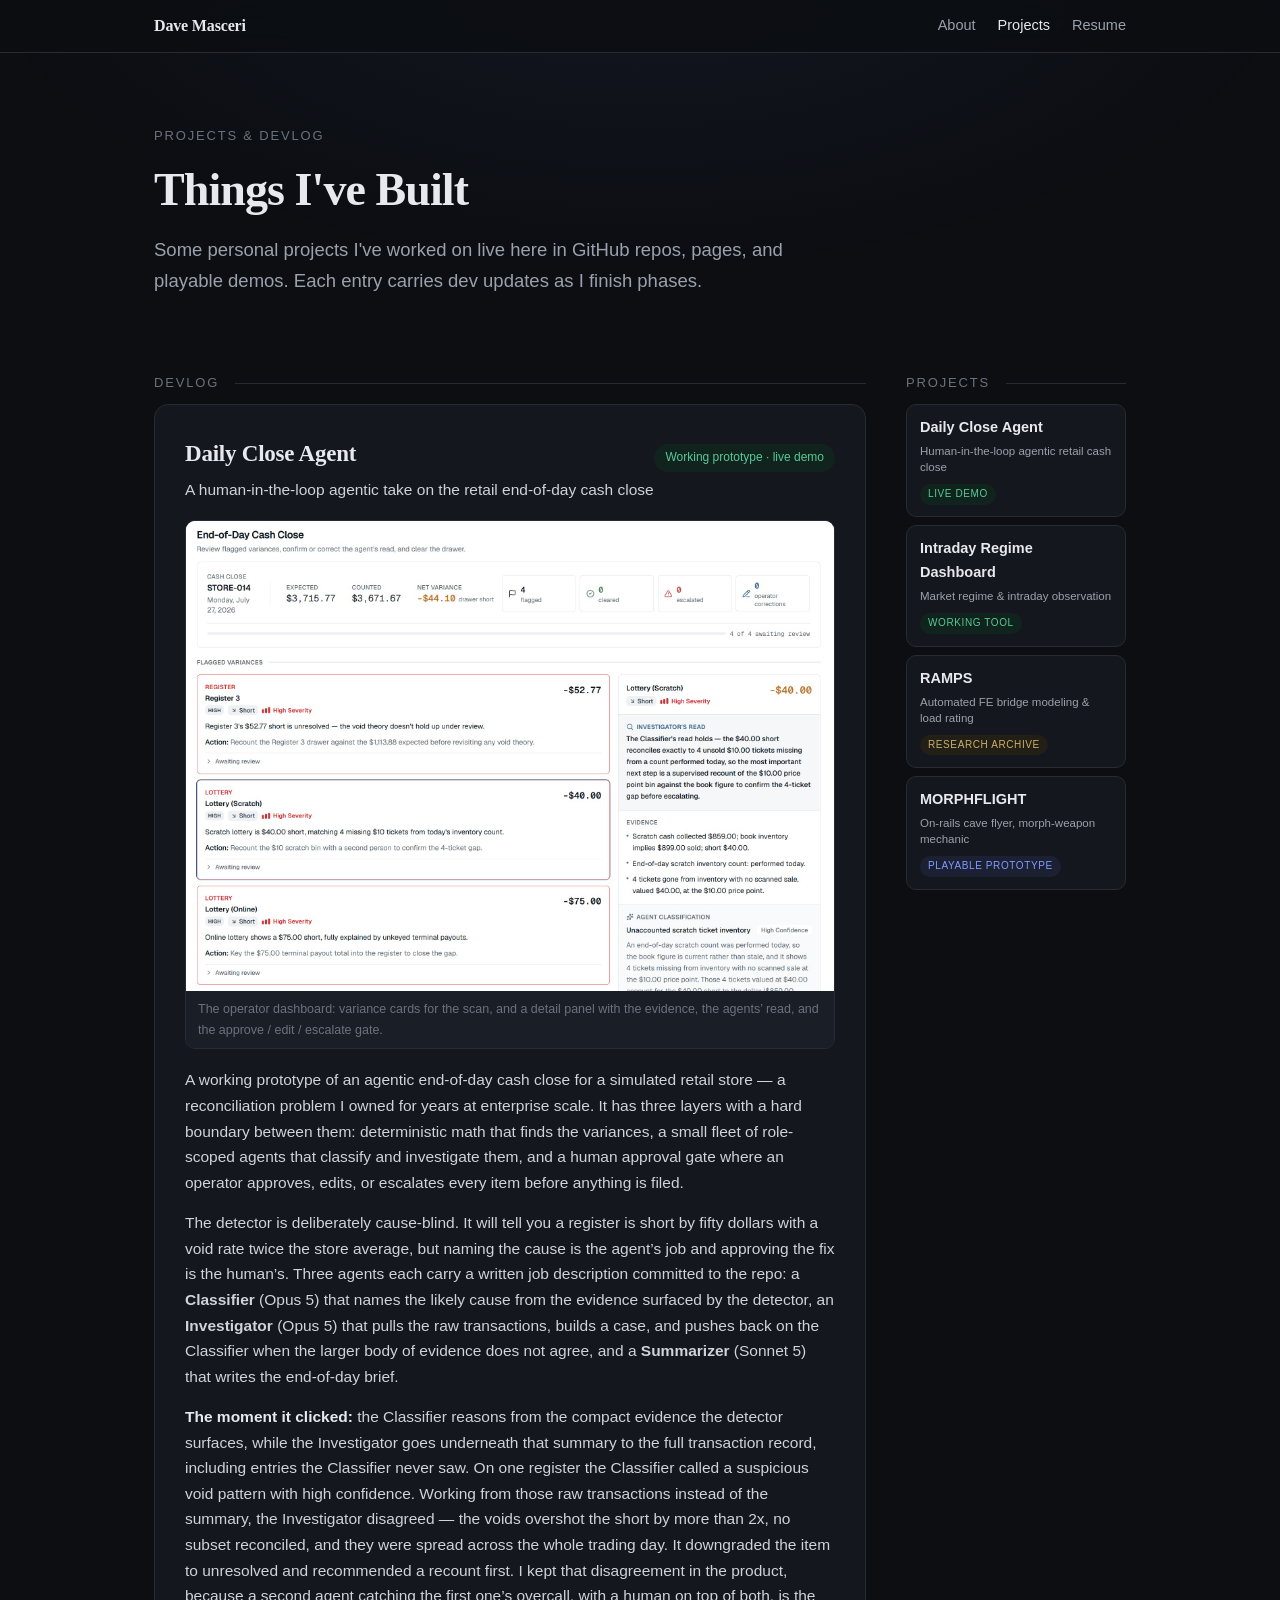
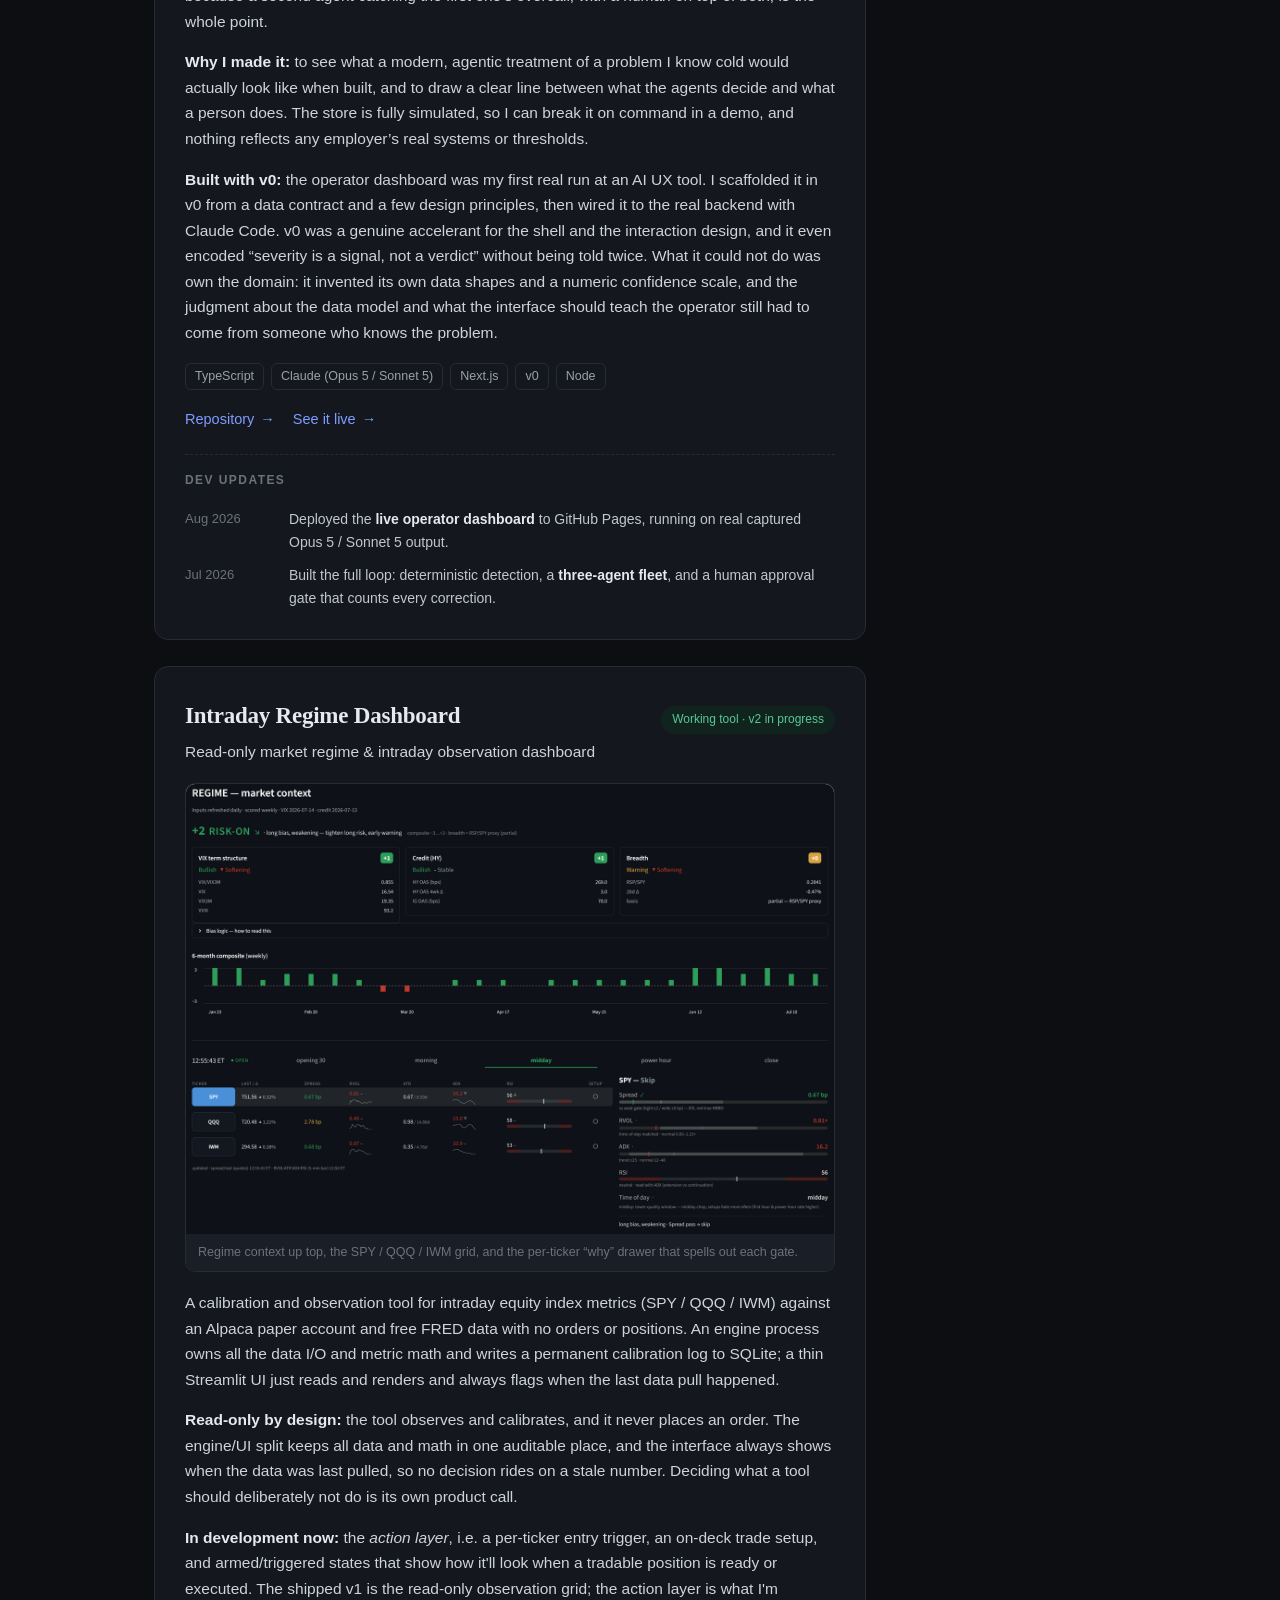
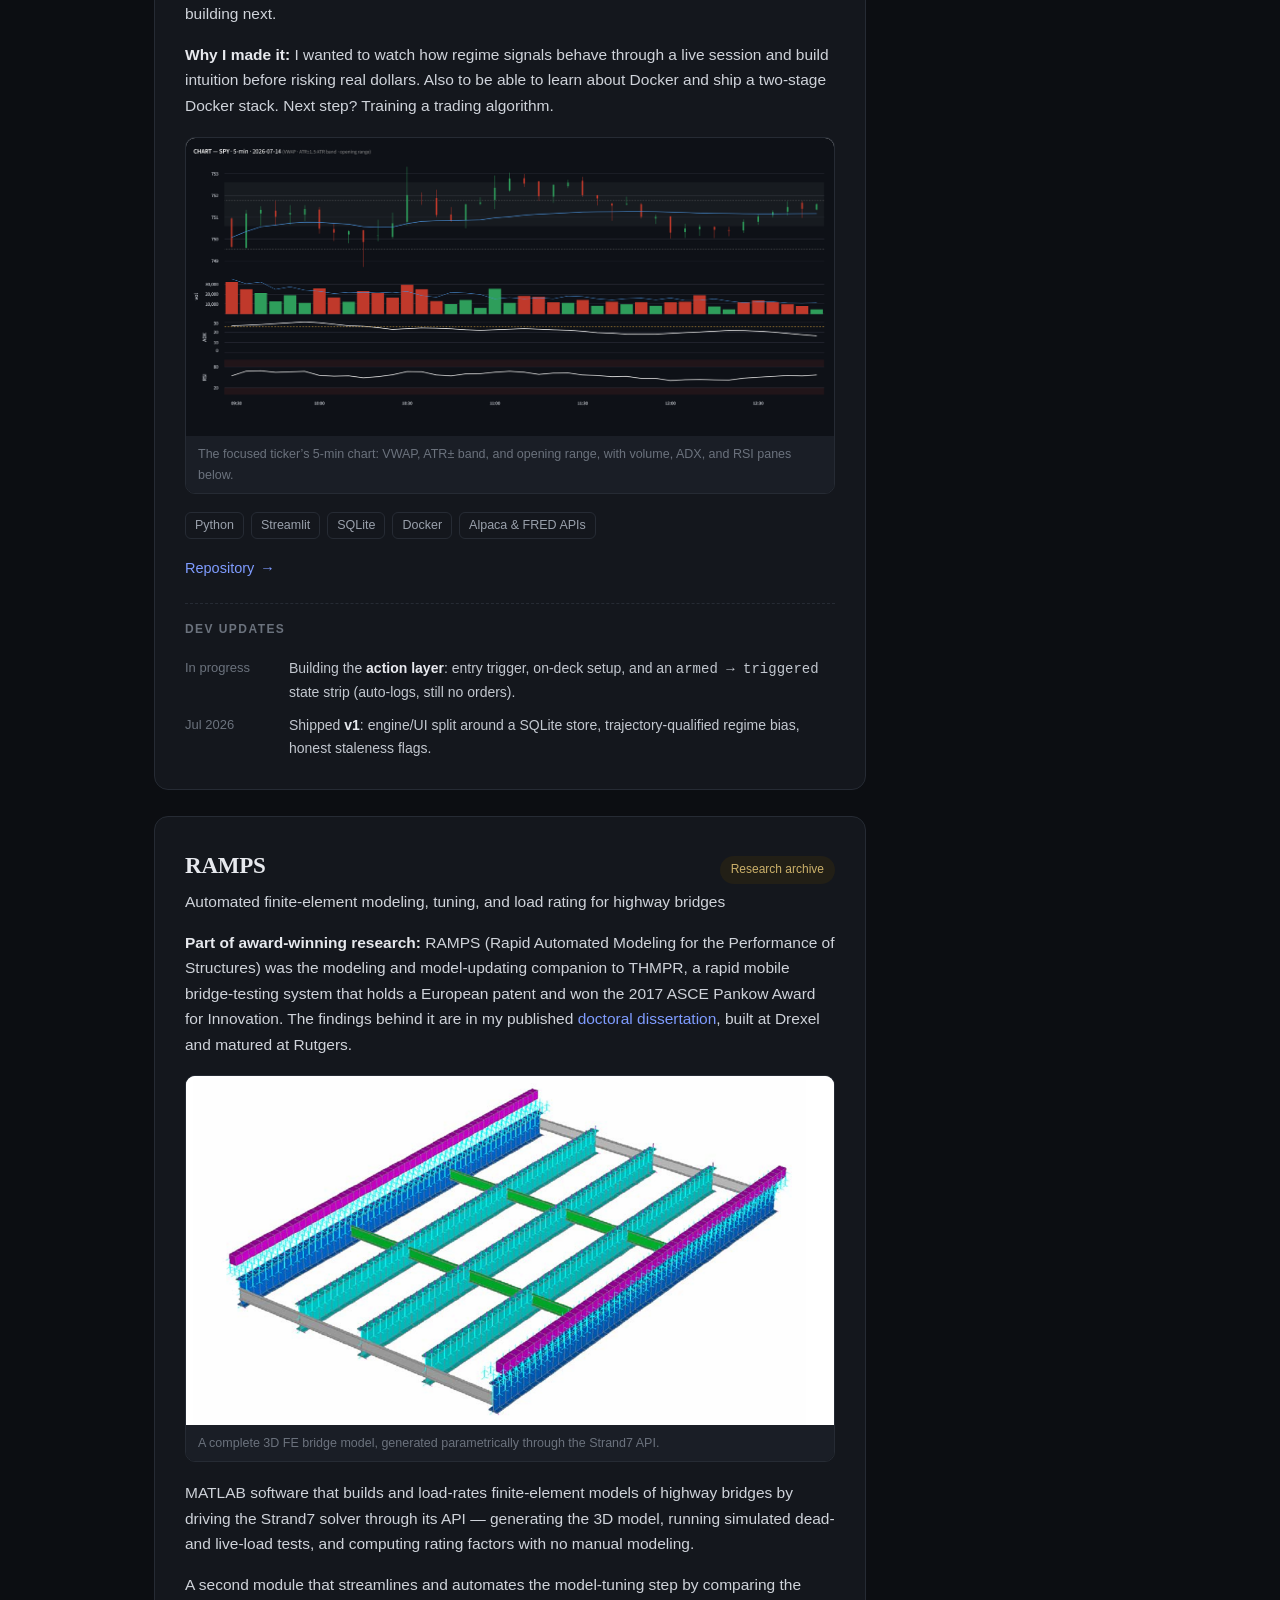
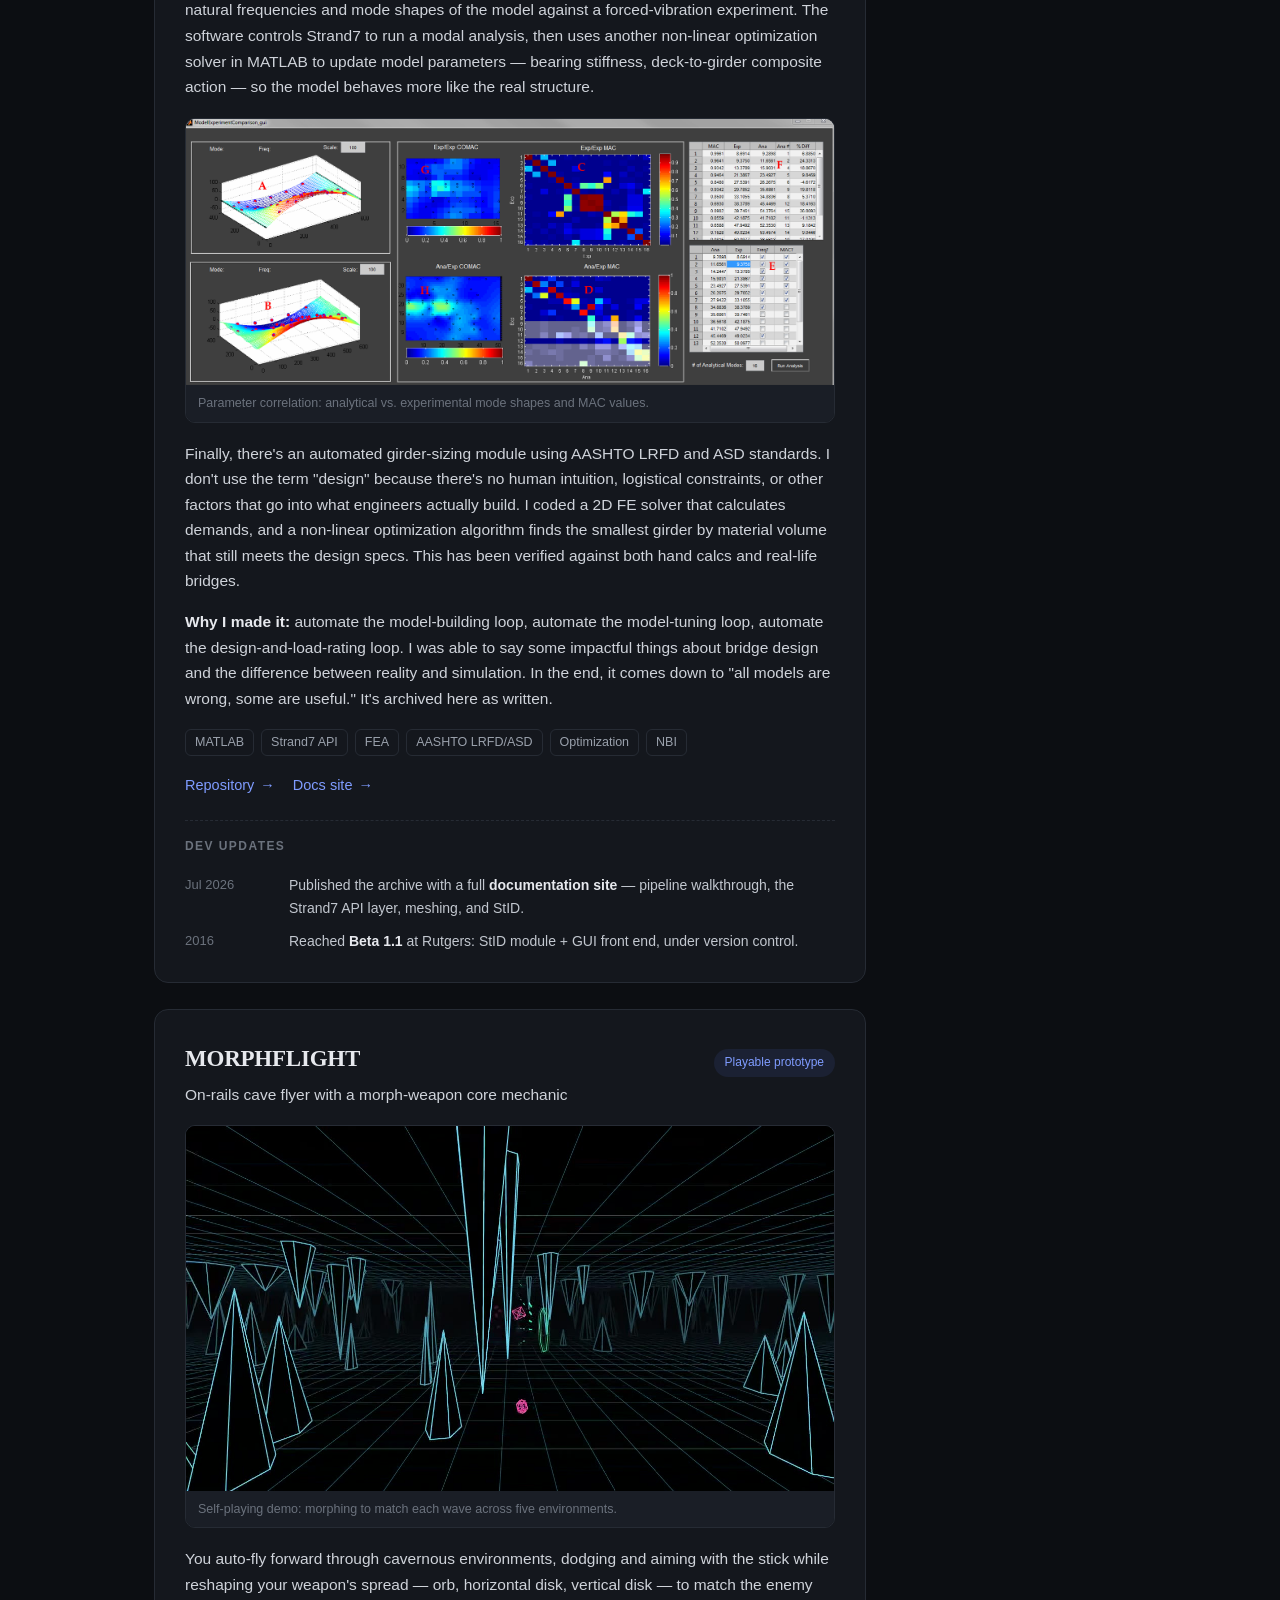
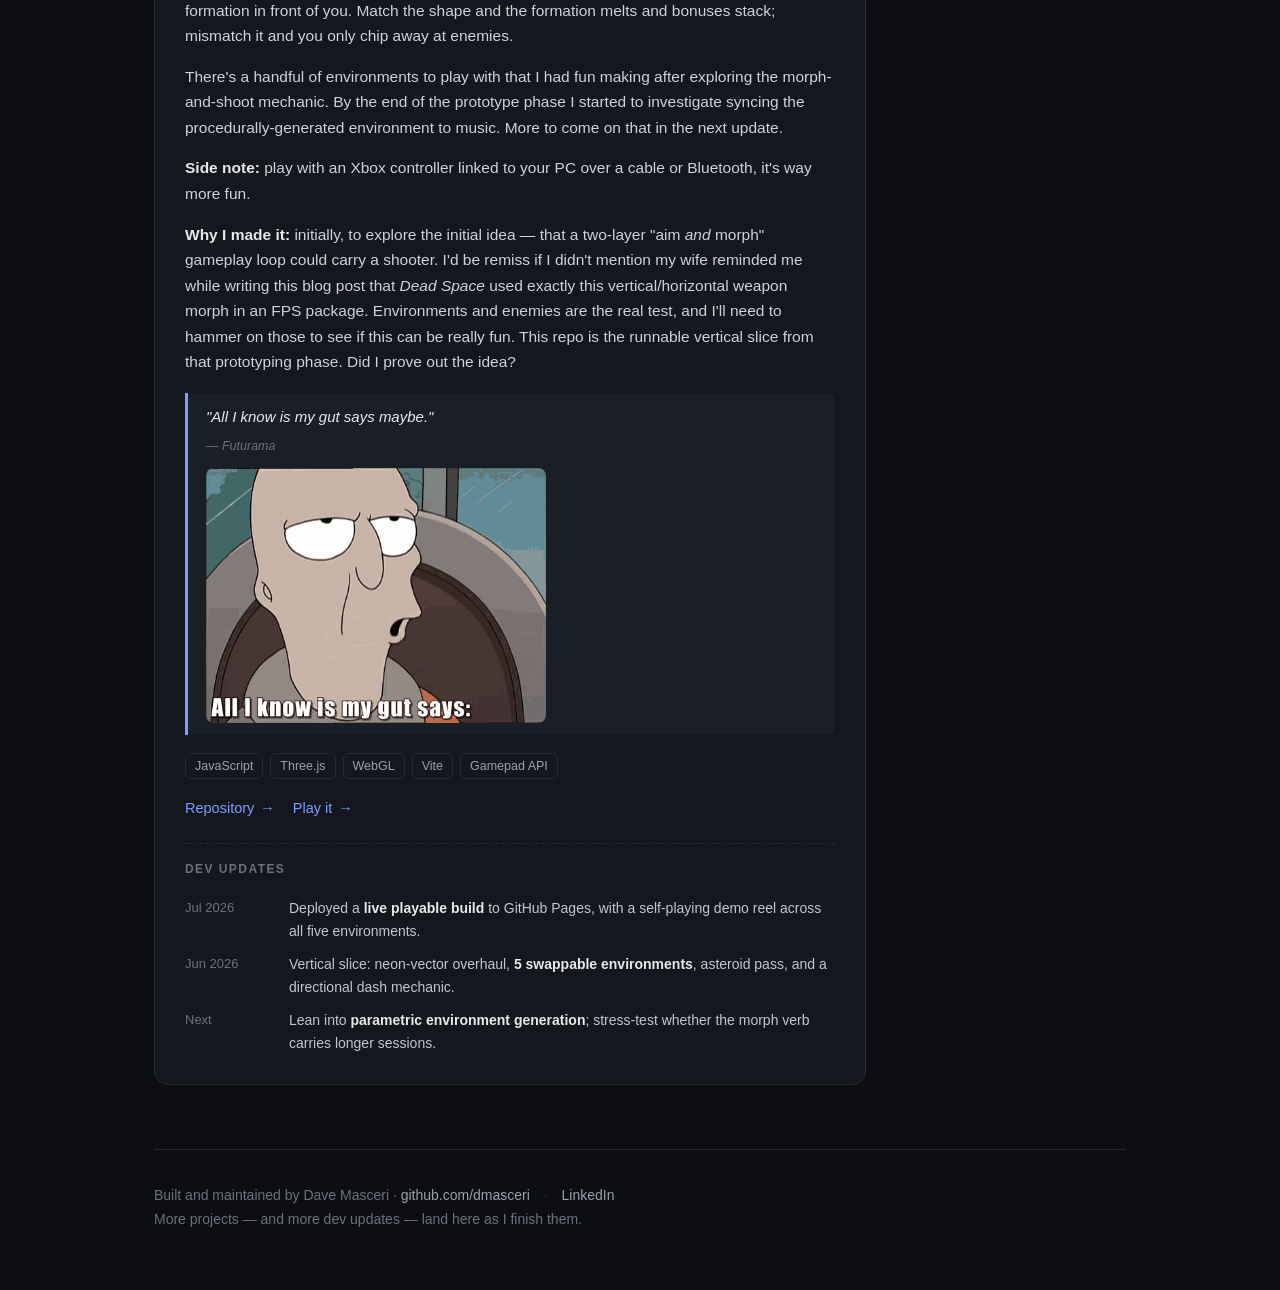
==== commit 103ea0a0: "Move devlog page to /projects.html The page has been titled "Projects" in the nav for a while, so th" ====
--- a/devlog.html
+++ b/devlog.html
@@ -2,382 +2,12 @@
 <html lang="en">
 <head>
 <meta charset="UTF-8" />
-<meta name="viewport" content="width=device-width, initial-scale=1.0" />
-<title>Devlog — Dave Masceri</title>
-<meta name="description" content="A running log of things I build — an agentic ops prototype, a market observation tool, a research code base, and a game — with dev updates as I finish phases." />
-<link rel="icon" href="favicon.svg" type="image/svg+xml" />
-<link rel="icon" href="favicon.png" sizes="64x64" />
-<link rel="preconnect" href="https://fonts.googleapis.com" />
-<link rel="preconnect" href="https://fonts.gstatic.com" crossorigin />
-<link href="https://fonts.googleapis.com/css2?family=Crimson+Text:ital,wght@0,400;0,600;0,700;1,400&family=Noto+Sans:wght@400;500;600;700&display=swap" rel="stylesheet" />
-<meta property="og:type" content="website" />
-<meta property="og:title" content="Projects &amp; Devlog — Dave Masceri" />
-<meta property="og:description" content="A running log of things I build — an agentic ops prototype, a market observation tool, a research code base, and a game — with dev updates." />
-<meta property="og:image" content="https://dmasceri.github.io/img/og-image.jpg" />
-<meta property="og:url" content="https://dmasceri.github.io/devlog.html" />
-<meta name="twitter:card" content="summary_large_image" />
-<meta name="twitter:image" content="https://dmasceri.github.io/img/og-image.jpg" />
-<link rel="stylesheet" href="style.css" />
+<title>Redirecting — Dave Masceri</title>
+<link rel="canonical" href="https://dmasceri.github.io/projects.html" />
+<meta name="robots" content="noindex" />
+<meta http-equiv="refresh" content="0; url=projects.html" />
 </head>
 <body>
-  <nav class="topnav">
-    <div class="wrap-wide">
-      <a class="brand" href="index.html">Dave Masceri</a>
-      <div class="navlinks">
-        <a href="index.html">About</a>
-        <a href="devlog.html" aria-current="page">Projects</a>
-        <a href="resume.html">Resume</a>
-      </div>
-    </div>
-  </nav>
-
-  <div class="wrap-wide">
-    <header class="page">
-      <p class="eyebrow">Projects &amp; Devlog</p>
-      <h1>Things I've Built</h1>
-      <p class="lede">
-        Some personal projects I've worked on live here in GitHub repos, pages, and playable demos.
-        Each entry carries dev updates as I finish phases.
-      </p>
-    </header>
-
-    <div class="devlog-layout">
-      <aside class="proj-index">
-        <p class="section-label">Projects</p>
-        <ul>
-          <li>
-            <a href="#daily-close">
-              <span class="pi-title">Daily Close Agent</span>
-              <span class="pi-tag">Human-in-the-loop agentic retail cash close</span>
-              <span class="pi-label wip">Live demo</span>
-            </a>
-          </li>
-          <li>
-            <a href="#intraday">
-              <span class="pi-title">Intraday Regime Dashboard</span>
-              <span class="pi-tag">Market regime &amp; intraday observation</span>
-              <span class="pi-label wip">Working tool</span>
-            </a>
-          </li>
-          <li>
-            <a href="#ramps">
-              <span class="pi-title">RAMPS</span>
-              <span class="pi-tag">Automated FE bridge modeling &amp; load rating</span>
-              <span class="pi-label archive">Research archive</span>
-            </a>
-          </li>
-          <li>
-            <a href="#morphflight">
-              <span class="pi-title">MORPHFLIGHT</span>
-              <span class="pi-tag">On-rails cave flyer, morph-weapon mechanic</span>
-              <span class="pi-label">Playable prototype</span>
-            </a>
-          </li>
-        </ul>
-      </aside>
-
-      <main class="devlog-body">
-        <p class="section-label">Devlog</p>
-        <div class="projects">
-
-          <!-- DAILY CLOSE AGENT -->
-          <article class="card" id="daily-close">
-            <div class="card-top">
-              <h3><a href="https://github.com/dmasceri/daily-close-agent">Daily Close Agent</a></h3>
-              <span class="status wip">Working prototype &middot; live demo</span>
-            </div>
-            <p class="tagline">A human-in-the-loop agentic take on the retail end-of-day cash close</p>
-
-            <figure class="figure">
-              <img src="img/daily-close-agent.jpg" alt="Daily Close Agent operator dashboard: variance cards ranked needs-a-human-first, with a detail panel showing the evidence, the agents' read, and the approve, edit, or escalate gate" />
-              <figcaption>The operator dashboard: variance cards for the scan, and a detail panel with the evidence, the agents&rsquo; read, and the approve / edit / escalate gate.</figcaption>
-            </figure>
-
-            <p>
-              A working prototype of an agentic end-of-day cash close for a simulated retail store
-              &mdash; a reconciliation problem I owned for years at enterprise scale. It has three layers
-              with a hard boundary between them: deterministic math that finds the variances, a small
-              fleet of role-scoped agents that classify and investigate them, and a human approval gate
-              where an operator approves, edits, or escalates every item before anything is filed.
-            </p>
-            <p>
-              The detector is deliberately cause-blind. It will tell you a register is short by fifty
-              dollars with a void rate twice the store average, but naming the cause is the agent&rsquo;s
-              job and approving the fix is the human&rsquo;s. Three agents each carry a written job
-              description committed to the repo: a <b>Classifier</b> (Opus 5) that names the likely cause
-              from the evidence surfaced by the detector, an <b>Investigator</b> (Opus 5) that pulls the
-              raw transactions, builds a case, and pushes back on the Classifier when the larger body of
-              evidence does not agree, and a <b>Summarizer</b> (Sonnet 5) that writes the end-of-day brief.
-            </p>
-            <p>
-              <b style="color:var(--ink)">The moment it clicked:</b> the Classifier reasons from the
-              compact evidence the detector surfaces, while the Investigator goes underneath that summary
-              to the full transaction record, including entries the Classifier never saw. On one register
-              the Classifier called a suspicious void pattern with high confidence. Working from those raw
-              transactions instead of the summary, the Investigator disagreed &mdash; the voids overshot
-              the short by more than 2x, no subset reconciled, and they were spread across the whole
-              trading day. It downgraded the item to unresolved and recommended a recount first. I kept
-              that disagreement
-              in the product, because a second agent catching the first one&rsquo;s overcall, with a human
-              on top of both, is the whole point.
-            </p>
-            <p>
-              <b style="color:var(--ink)">Why I made it:</b> to see what a modern, agentic treatment of a
-              problem I know cold would actually look like when built, and to draw a clear line between
-              what the agents decide and what a person does. The store is fully simulated, so I can break
-              it on command in a demo, and nothing reflects any employer&rsquo;s real systems or thresholds.
-            </p>
-            <p>
-              <b style="color:var(--ink)">Built with v0:</b> the operator dashboard was my first real run
-              at an AI UX tool. I scaffolded it in v0 from a data contract and a few design principles, then
-              wired it to the real backend with Claude Code. v0 was a genuine accelerant for the shell and
-              the interaction design, and it even encoded &ldquo;severity is a signal, not a verdict&rdquo;
-              without being told twice. What it could not do was own the domain: it invented its own data
-              shapes and a numeric confidence scale, and the judgment about the data model and what the
-              interface should teach the operator still had to come from someone who knows the problem.
-            </p>
-
-            <div class="tags">
-              <span class="tag">TypeScript</span>
-              <span class="tag">Claude (Opus 5 / Sonnet 5)</span>
-              <span class="tag">Next.js</span>
-              <span class="tag">v0</span>
-              <span class="tag">Node</span>
-            </div>
-            <div class="links">
-              <a href="https://github.com/dmasceri/daily-close-agent">Repository <span class="arrow">&rarr;</span></a>
-              <a href="https://dmasceri.github.io/daily-close-agent/">See it live <span class="arrow">&rarr;</span></a>
-            </div>
-
-            <div class="devlog">
-              <h4>Dev updates</h4>
-              <ul>
-                <li><time>Aug 2026</time><span>Deployed the <b>live operator dashboard</b> to GitHub Pages, running on real captured Opus 5 / Sonnet 5 output.</span></li>
-                <li><time>Jul 2026</time><span>Built the full loop: deterministic detection, a <b>three-agent fleet</b>, and a human approval gate that counts every correction.</span></li>
-              </ul>
-            </div>
-          </article>
-
-          <!-- INTRADAY DASHBOARD -->
-          <article class="card" id="intraday">
-            <div class="card-top">
-              <h3><a href="https://github.com/dmasceri/intraday-regime-dashboard">Intraday Regime Dashboard</a></h3>
-              <span class="status wip">Working tool &middot; v2 in progress</span>
-            </div>
-            <p class="tagline">Read-only market regime &amp; intraday observation dashboard</p>
-
-            <figure class="figure">
-              <img src="img/intraday-regime.png" alt="Dashboard: regime context up top, the SPY/QQQ/IWM intraday grid, and the per-ticker why drawer" />
-              <figcaption>Regime context up top, the SPY / QQQ / IWM grid, and the per-ticker &ldquo;why&rdquo; drawer that spells out each gate.</figcaption>
-            </figure>
-
-            <p>
-              A calibration and observation tool for intraday equity index metrics (SPY / QQQ / IWM)
-              against an Alpaca paper account and free FRED data with no orders or positions. An engine
-              process owns all the data I/O and metric math and writes a permanent calibration log to
-              SQLite; a thin Streamlit UI just reads and renders and always flags when the last data
-              pull happened.
-            </p>
-            <p>
-              <b style="color:var(--ink)">Read-only by design:</b> the tool observes and calibrates, and it
-              never places an order. The engine/UI split keeps all data and math in one auditable place, and
-              the interface always shows when the data was last pulled, so no decision rides on a stale
-              number. Deciding what a tool should deliberately not do is its own product call.
-            </p>
-            <p>
-              <b style="color:var(--ink)">In development now:</b> the <em>action layer</em>, i.e. a
-              per-ticker entry trigger, an on-deck trade setup, and armed/triggered states that show how
-              it'll look when a tradable position is ready or executed. The shipped v1 is the read-only
-              observation grid; the action layer is what I'm building next.
-            </p>
-            <p>
-              <b style="color:var(--ink)">Why I made it:</b> I wanted to watch how regime signals behave
-              through a live session and build intuition before risking real dollars. Also to be able to
-              learn about Docker and ship a two-stage Docker stack. Next step? Training a trading algorithm.
-            </p>
-
-            <figure class="figure">
-              <img src="img/intraday-chart.png" alt="SPY 5-minute chart with VWAP, ATR band, opening range, and volume, ADX and RSI panes" />
-              <figcaption>The focused ticker&rsquo;s 5-min chart: VWAP, ATR&plusmn; band, and opening range, with volume, ADX, and RSI panes below.</figcaption>
-            </figure>
-
-            <div class="tags">
-              <span class="tag">Python</span>
-              <span class="tag">Streamlit</span>
-              <span class="tag">SQLite</span>
-              <span class="tag">Docker</span>
-              <span class="tag">Alpaca &amp; FRED APIs</span>
-            </div>
-            <div class="links">
-              <a href="https://github.com/dmasceri/intraday-regime-dashboard">Repository <span class="arrow">&rarr;</span></a>
-            </div>
-
-            <div class="devlog">
-              <h4>Dev updates</h4>
-              <ul>
-                <li><time>In progress</time><span>Building the <b>action layer</b>: entry trigger, on-deck setup, and an <code>armed &rarr; triggered</code> state strip (auto-logs, still no orders).</span></li>
-                <li><time>Jul 2026</time><span>Shipped <b>v1</b>: engine/UI split around a SQLite store, trajectory-qualified regime bias, honest staleness flags.</span></li>
-              </ul>
-            </div>
-          </article>
-
-          <!-- RAMPS -->
-          <article class="card" id="ramps">
-            <div class="card-top">
-              <h3><a href="https://github.com/dmasceri/ramps">RAMPS</a></h3>
-              <span class="status archive">Research archive</span>
-            </div>
-            <p class="tagline">Automated finite-element modeling, tuning, and load rating for highway bridges</p>
-
-            <p>
-              <b style="color:var(--ink)">Part of award-winning research:</b> RAMPS (Rapid Automated Modeling
-              for the Performance of Structures) was the modeling and model-updating companion to THMPR, a
-              rapid mobile bridge-testing system that holds a European patent and won the 2017 ASCE Pankow
-              Award for Innovation. The findings behind it are in my published
-              <a href="https://researchdiscovery.drexel.edu/esploro/outputs/doctoral/Examination-of-bridge-performance-through-the/991014632301604721" rel="external">doctoral dissertation</a>,
-              built at Drexel and matured at Rutgers.
-            </p>
-
-            <figure class="figure">
-              <img src="img/ramps-model.png" alt="3D finite-element model of a highway bridge generated by RAMPS" />
-              <figcaption>A complete 3D FE bridge model, generated parametrically through the Strand7 API.</figcaption>
-            </figure>
-
-            <p>
-              MATLAB software that builds and load-rates finite-element models of highway bridges by
-              driving the Strand7 solver through its API &mdash; generating the 3D model, running
-              simulated dead- and live-load tests, and computing rating factors with no manual modeling.
-            </p>
-            <p>
-              A second module that streamlines and automates the model-tuning step by comparing the
-              natural frequencies and mode shapes of the model against a forced-vibration experiment.
-              The software controls Strand7 to run a modal analysis, then uses another non-linear
-              optimization solver in MATLAB to update model parameters &mdash; bearing stiffness,
-              deck-to-girder composite action &mdash; so the model behaves more like the real structure.
-            </p>
-
-            <figure class="figure">
-              <img src="img/ramps-mode-shape.png" alt="Analytical vs experimental mode-shape and MAC correlation" />
-              <figcaption>Parameter correlation: analytical vs. experimental mode shapes and MAC values.</figcaption>
-            </figure>
-
-            <p>
-              Finally, there's an automated girder-sizing module using AASHTO LRFD and ASD standards.
-              I don't use the term "design" because there's no human intuition, logistical constraints,
-              or other factors that go into what engineers actually build. I coded a 2D FE solver that
-              calculates demands, and a non-linear optimization algorithm finds the smallest girder by
-              material volume that still meets the design specs. This has been verified against both
-              hand calcs and real-life bridges.
-            </p>
-            <p>
-              <b style="color:var(--ink)">Why I made it:</b> automate the model-building loop, automate
-              the model-tuning loop, automate the design-and-load-rating loop. I was able to say some
-              impactful things about bridge design and the difference between reality and simulation. In
-              the end, it comes down to "all models are wrong, some are useful." It's archived here as written.
-            </p>
-
-            <div class="tags">
-              <span class="tag">MATLAB</span>
-              <span class="tag">Strand7 API</span>
-              <span class="tag">FEA</span>
-              <span class="tag">AASHTO LRFD/ASD</span>
-              <span class="tag">Optimization</span>
-              <span class="tag">NBI</span>
-            </div>
-            <div class="links">
-              <a href="https://github.com/dmasceri/ramps">Repository <span class="arrow">&rarr;</span></a>
-              <a href="https://dmasceri.github.io/ramps/">Docs site <span class="arrow">&rarr;</span></a>
-            </div>
-
-            <div class="devlog">
-              <h4>Dev updates</h4>
-              <ul>
-                <li><time>Jul 2026</time><span>Published the archive with a full <b>documentation site</b> — pipeline walkthrough, the Strand7 API layer, meshing, and StID.</span></li>
-                <li><time>2016</time><span>Reached <b>Beta 1.1</b> at Rutgers: StID module + GUI front end, under version control.</span></li>
-              </ul>
-            </div>
-          </article>
-
-          <!-- MORPHFLIGHT -->
-          <article class="card" id="morphflight">
-            <div class="card-top">
-              <h3><a href="https://github.com/dmasceri/morphflight">MORPHFLIGHT</a></h3>
-              <span class="status">Playable prototype</span>
-            </div>
-            <p class="tagline">On-rails cave flyer with a morph-weapon core mechanic</p>
-
-            <figure class="figure">
-              <video src="img/morphflight-demo.mp4" poster="img/morphflight-poster.jpg"
-                     autoplay loop muted playsinline preload="metadata"
-                     style="display:block;width:100%;height:auto;background:#05060a;"></video>
-              <figcaption>Self-playing demo: morphing to match each wave across five environments.</figcaption>
-            </figure>
-
-            <p>
-              You auto-fly forward through cavernous environments, dodging and aiming with the stick
-              while reshaping your weapon's spread &mdash; orb, horizontal disk, vertical disk &mdash;
-              to match the enemy formation in front of you. Match the shape and the formation melts and
-              bonuses stack; mismatch it and you only chip away at enemies.
-            </p>
-            <p>
-              There's a handful of environments to play with that I had fun making after exploring
-              the morph-and-shoot mechanic. By the end of the prototype phase I started to investigate
-              syncing the procedurally-generated environment to music. More to come on that in the next
-              update.
-            </p>
-            <p>
-              <b style="color:var(--ink)">Side note:</b> play with an Xbox controller linked to your PC
-              over a cable or Bluetooth, it's way more fun.
-            </p>
-            <p>
-              <b style="color:var(--ink)">Why I made it:</b> initially, to explore the initial idea
-              &mdash; that a two-layer "aim <em>and</em> morph" gameplay loop could carry a shooter.
-              I'd be remiss if I didn't mention my wife reminded me while writing this blog post that
-              <em>Dead Space</em> used exactly this vertical/horizontal weapon morph in an FPS package.
-              Environments and enemies are the real test, and I'll need to hammer on those to see if
-              this can be really fun. This repo is the runnable vertical slice from that prototyping
-              phase. Did I prove out the idea?
-            </p>
-
-            <blockquote class="epigraph">
-              "All I know is my gut says <em>maybe</em>."
-              <cite>&mdash; <em>Futurama</em></cite>
-              <img src="img/futurama-maybe.gif" alt="Futurama — &lsquo;All I know is my gut says: maybe&rsquo;" style="display:block;margin-top:12px;width:100%;max-width:340px;border-radius:8px;" />
-            </blockquote>
-
-            <div class="tags">
-              <span class="tag">JavaScript</span>
-              <span class="tag">Three.js</span>
-              <span class="tag">WebGL</span>
-              <span class="tag">Vite</span>
-              <span class="tag">Gamepad API</span>
-            </div>
-            <div class="links">
-              <a href="https://github.com/dmasceri/morphflight">Repository <span class="arrow">&rarr;</span></a>
-              <a href="https://dmasceri.github.io/morphflight/">Play it <span class="arrow">&rarr;</span></a>
-            </div>
-
-            <div class="devlog">
-              <h4>Dev updates</h4>
-              <ul>
-                <li><time>Jul 2026</time><span>Deployed a <b>live playable build</b> to GitHub Pages, with a self-playing demo reel across all five environments.</span></li>
-                <li><time>Jun 2026</time><span>Vertical slice: neon-vector overhaul, <b>5 swappable environments</b>, asteroid pass, and a directional dash mechanic.</span></li>
-                <li><time>Next</time><span>Lean into <b>parametric environment generation</b>; stress-test whether the morph verb carries longer sessions.</span></li>
-              </ul>
-            </div>
-          </article>
-
-        </div>
-      </main>
-    </div>
-
-    <footer class="site">
-      Built and maintained by Dave Masceri &middot;
-      <a href="https://github.com/dmasceri">github.com/dmasceri</a>
-      <span class="dot">&middot;</span>
-      <a href="https://www.linkedin.com/in/dmasceri">LinkedIn</a><br />
-      More projects &mdash; and more dev updates &mdash; land here as I finish them.
-    </footer>
-  </div>
+  <p>This page moved to <a href="projects.html">projects.html</a>.</p>
 </body>
 </html>
